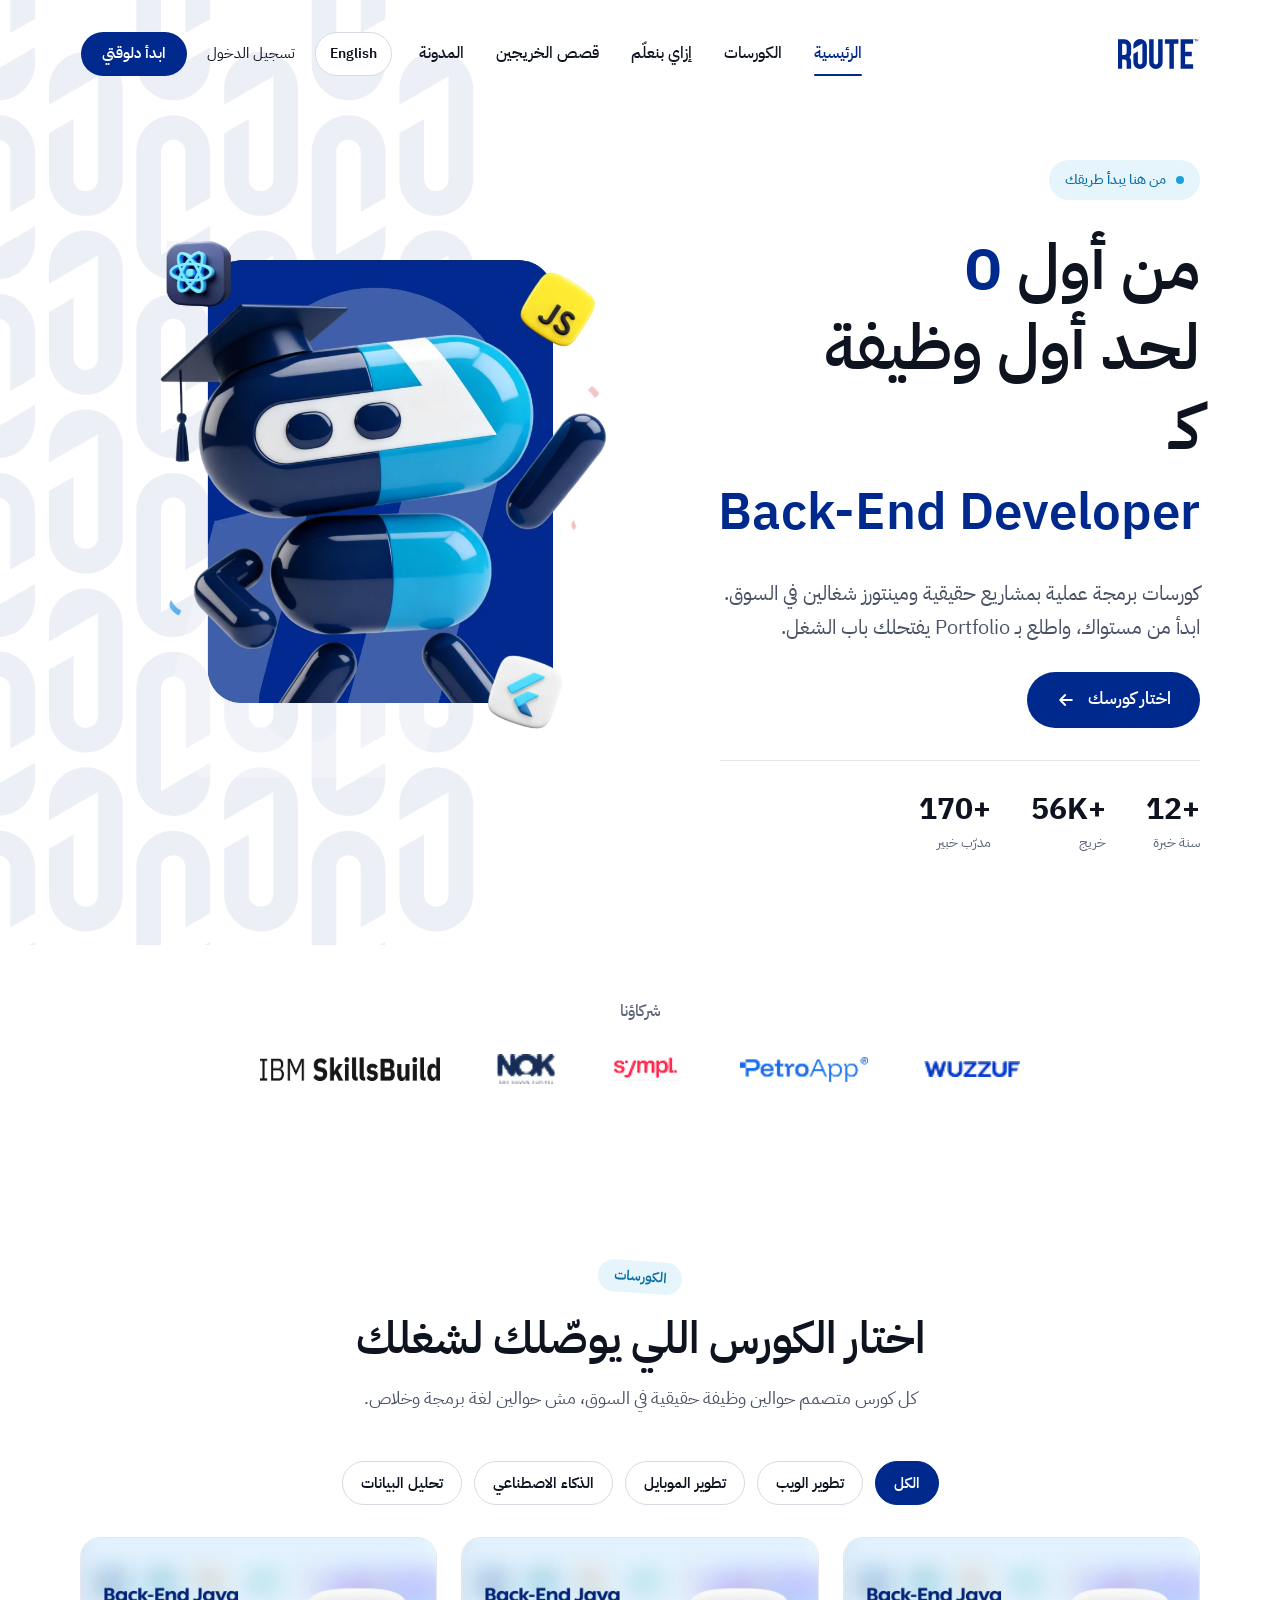
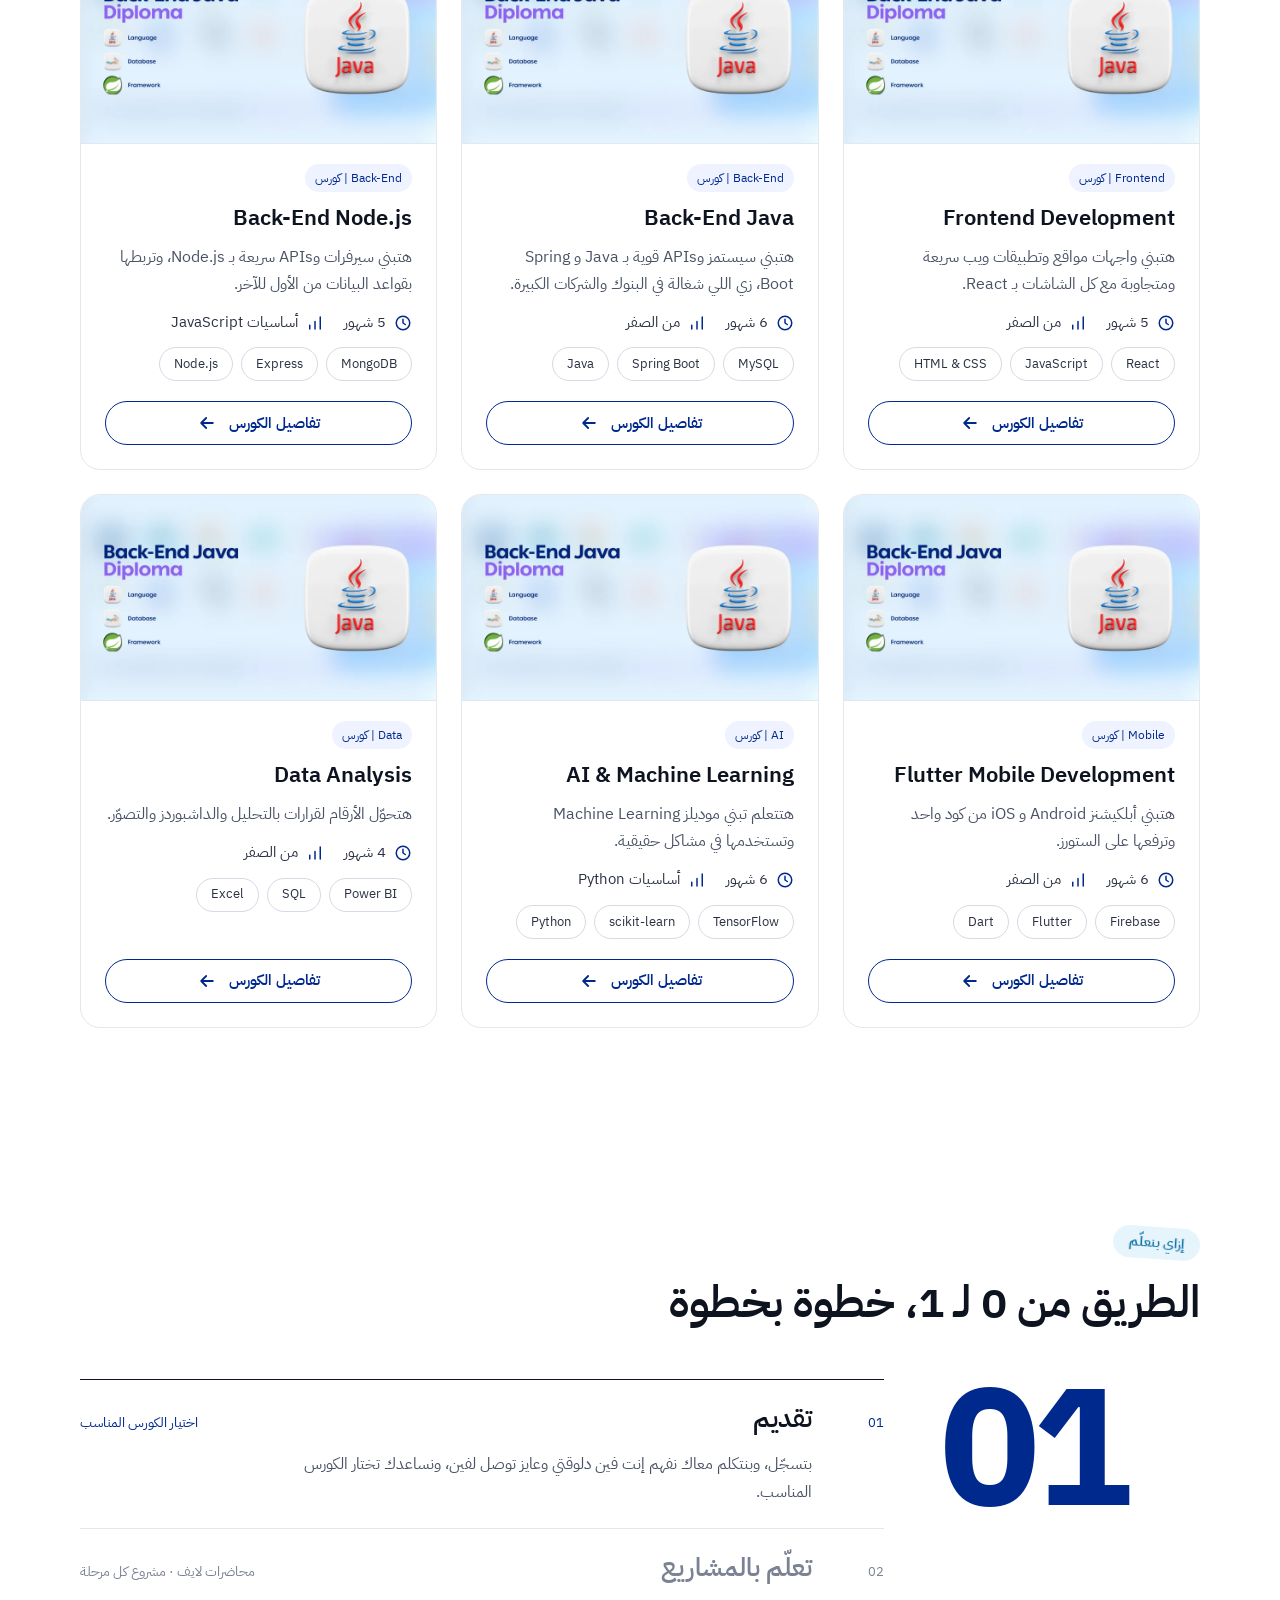
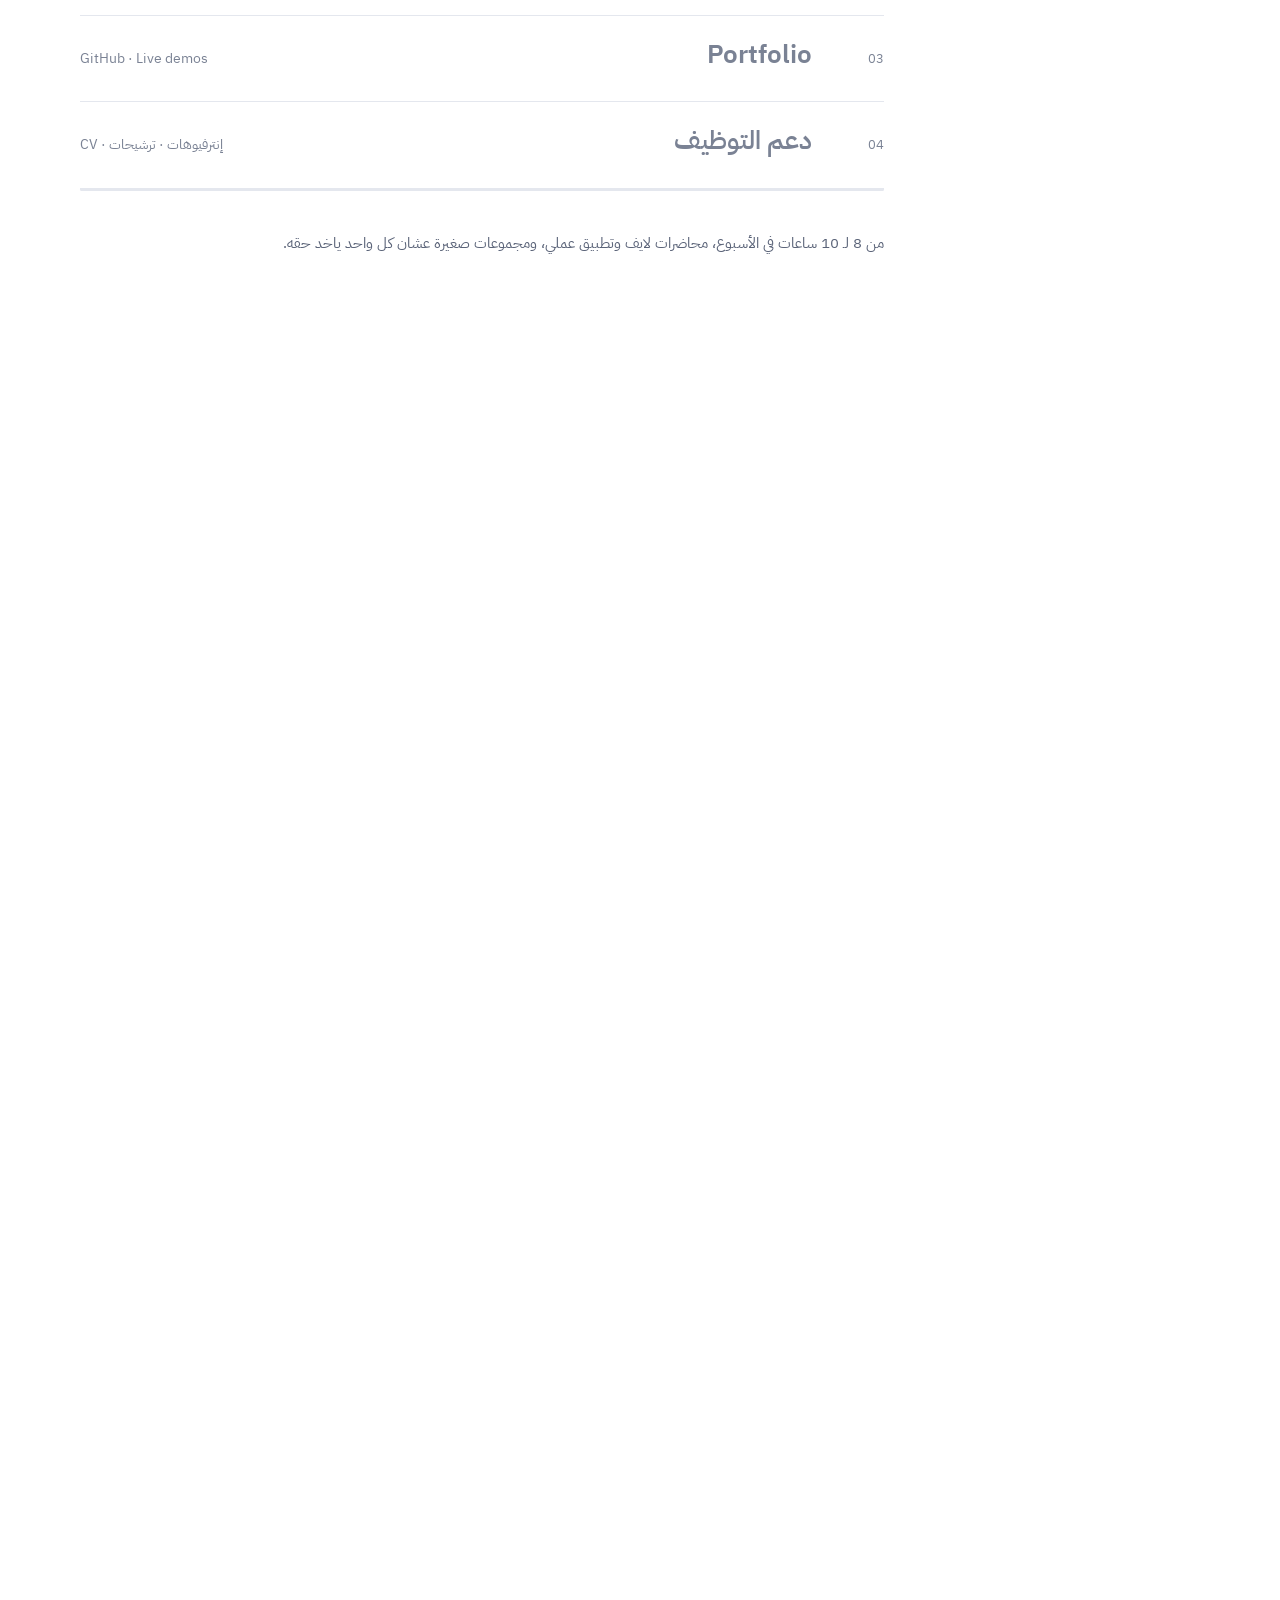
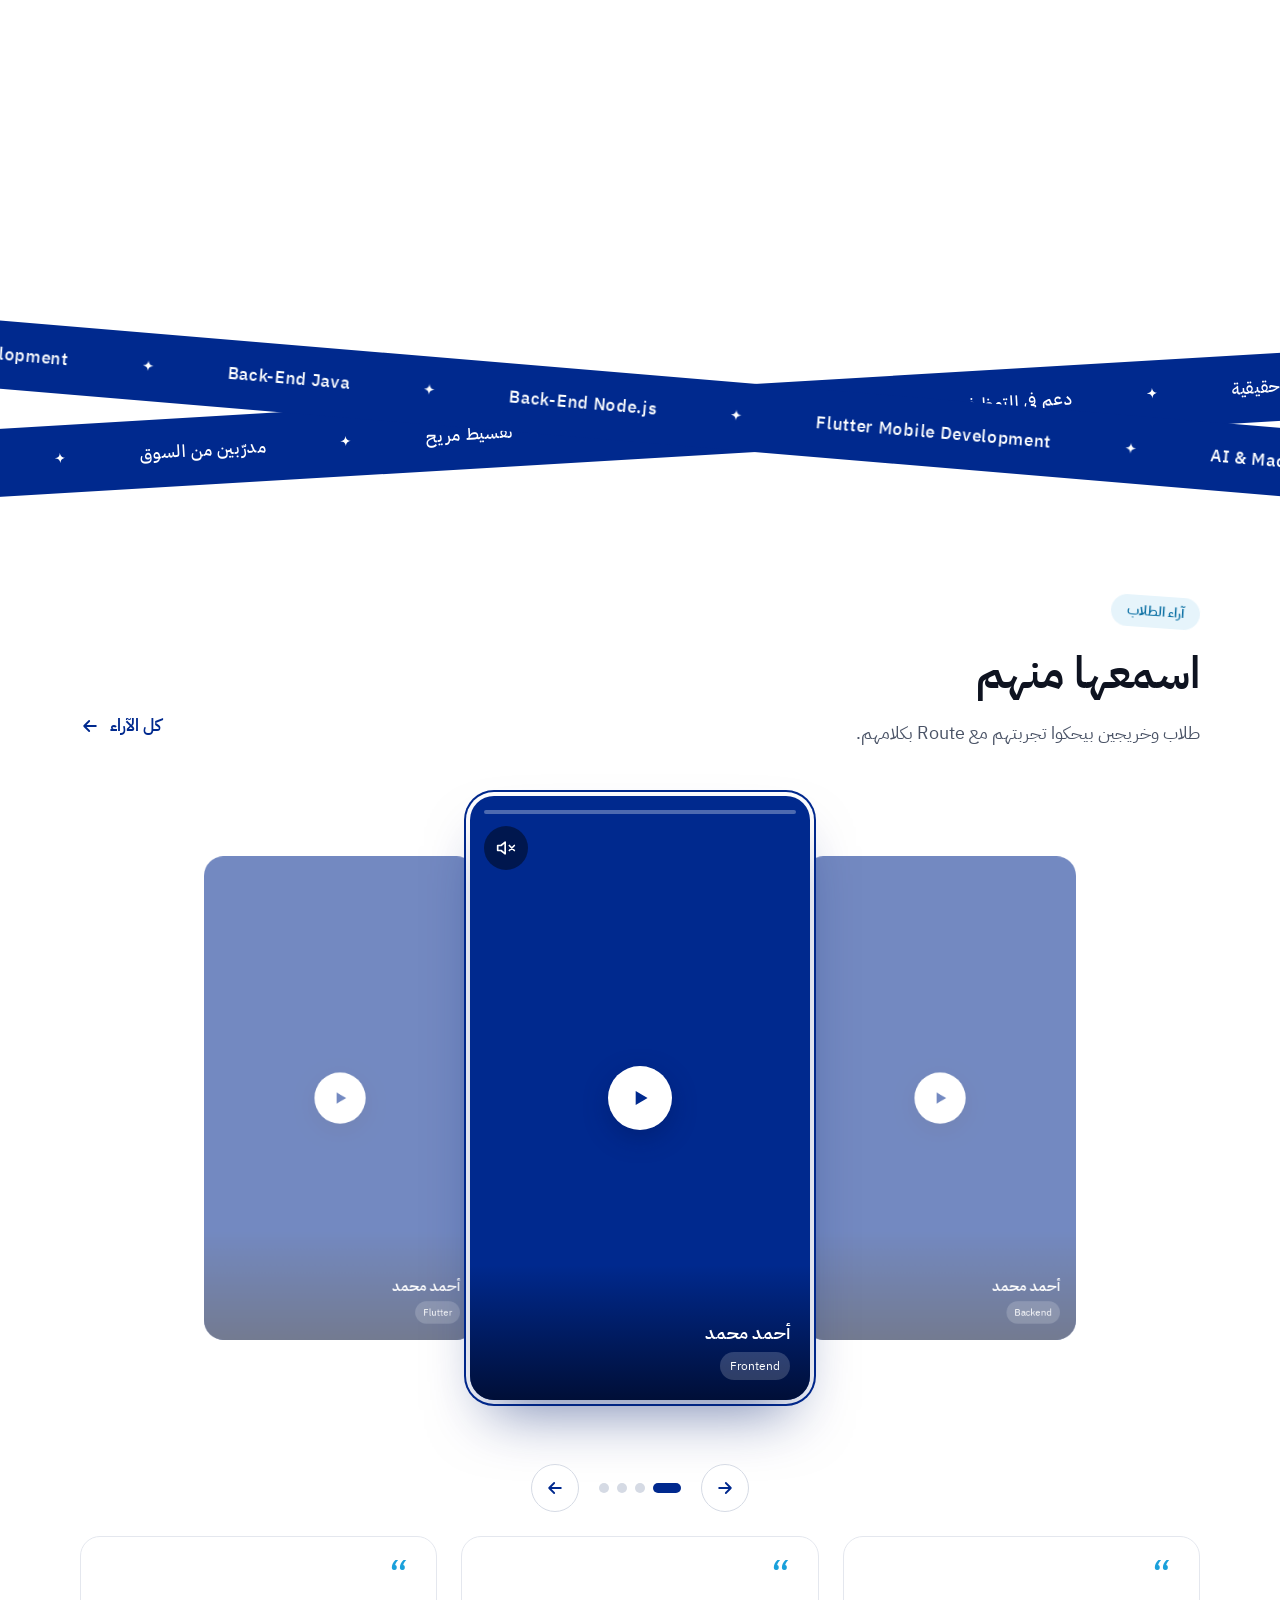
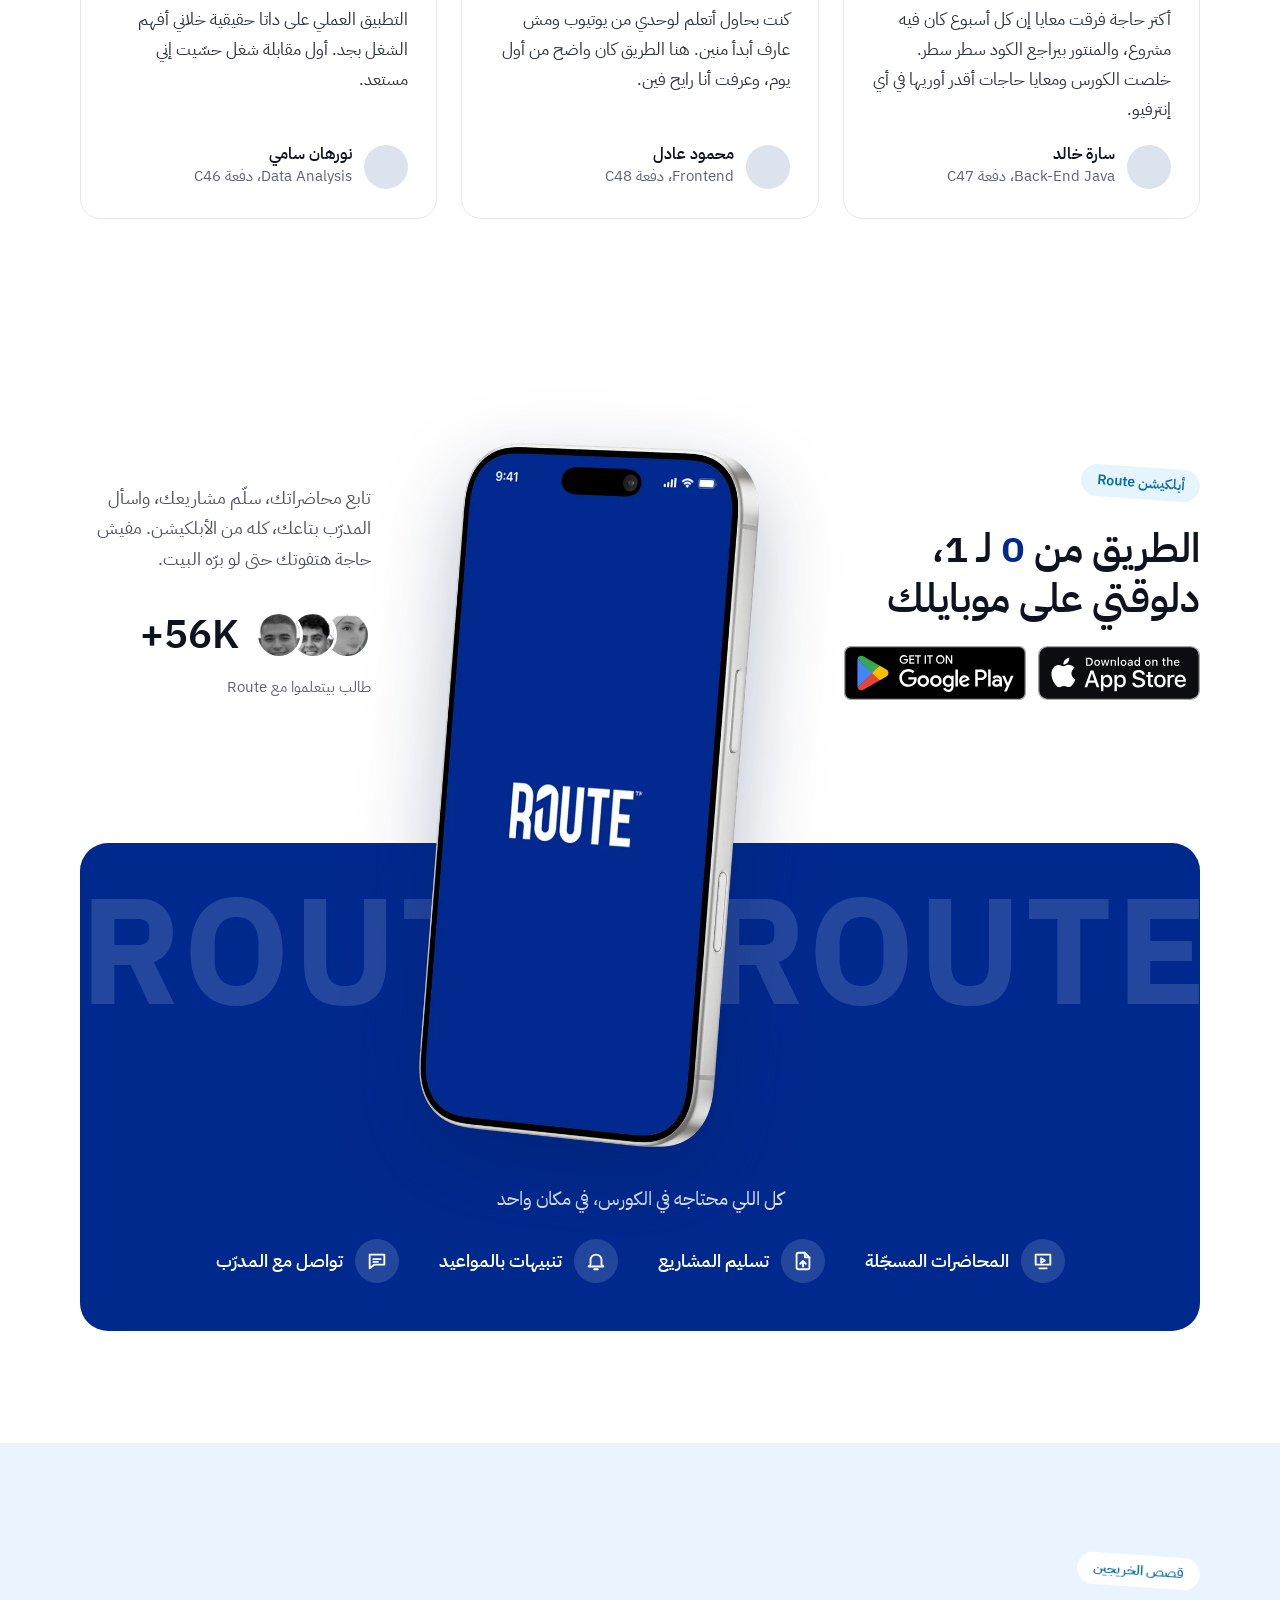
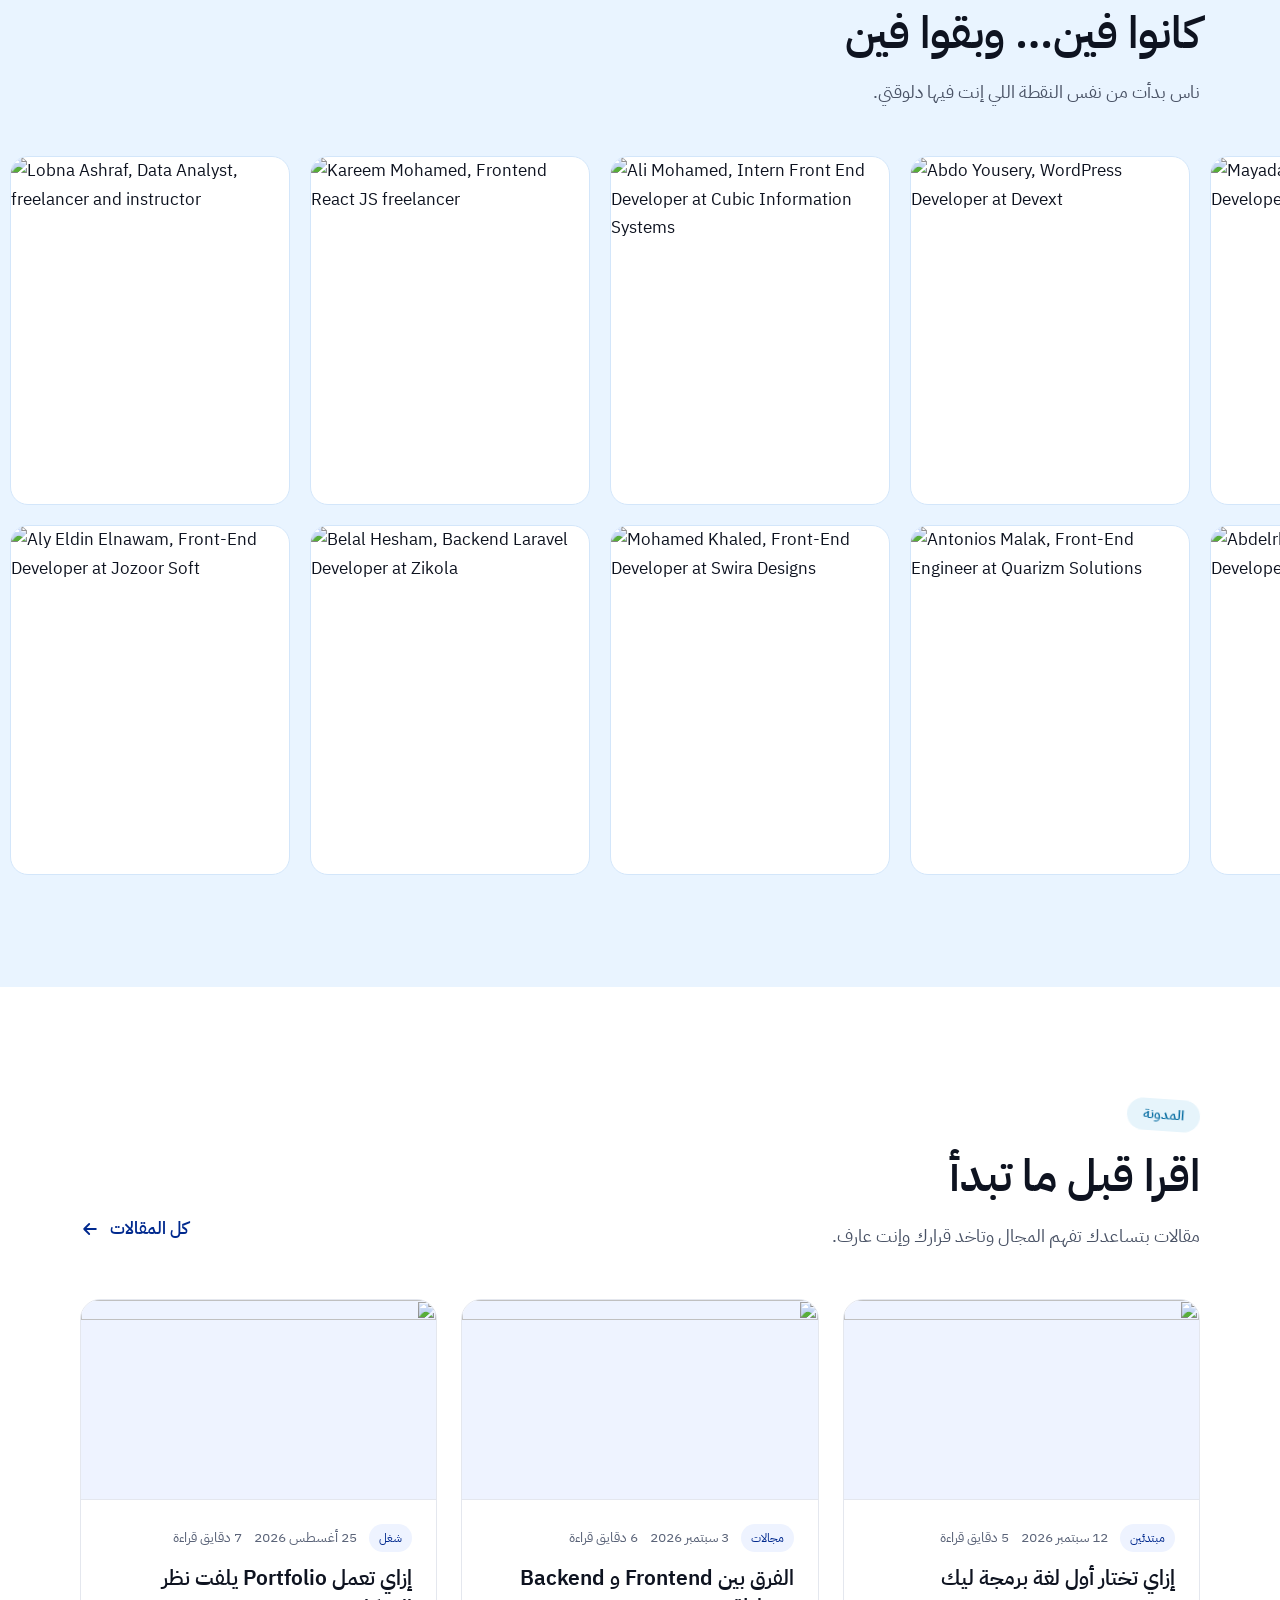
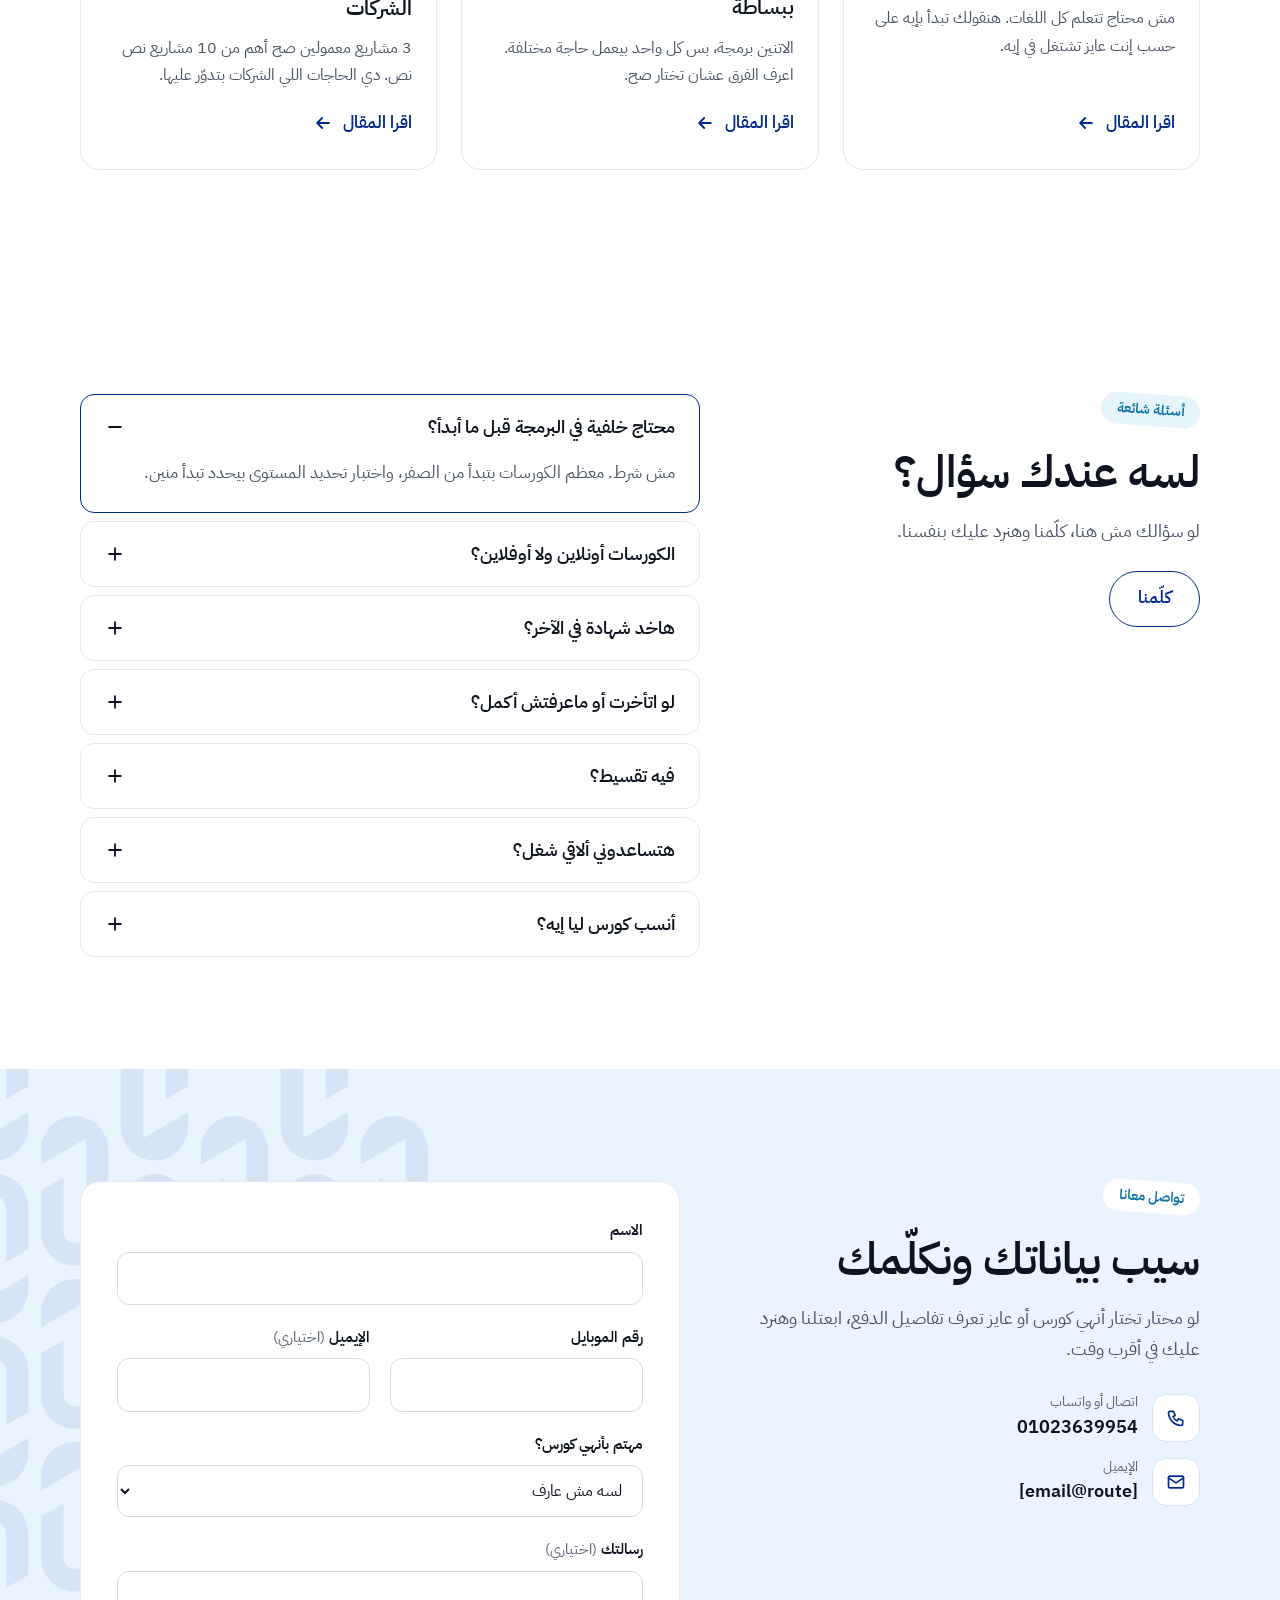
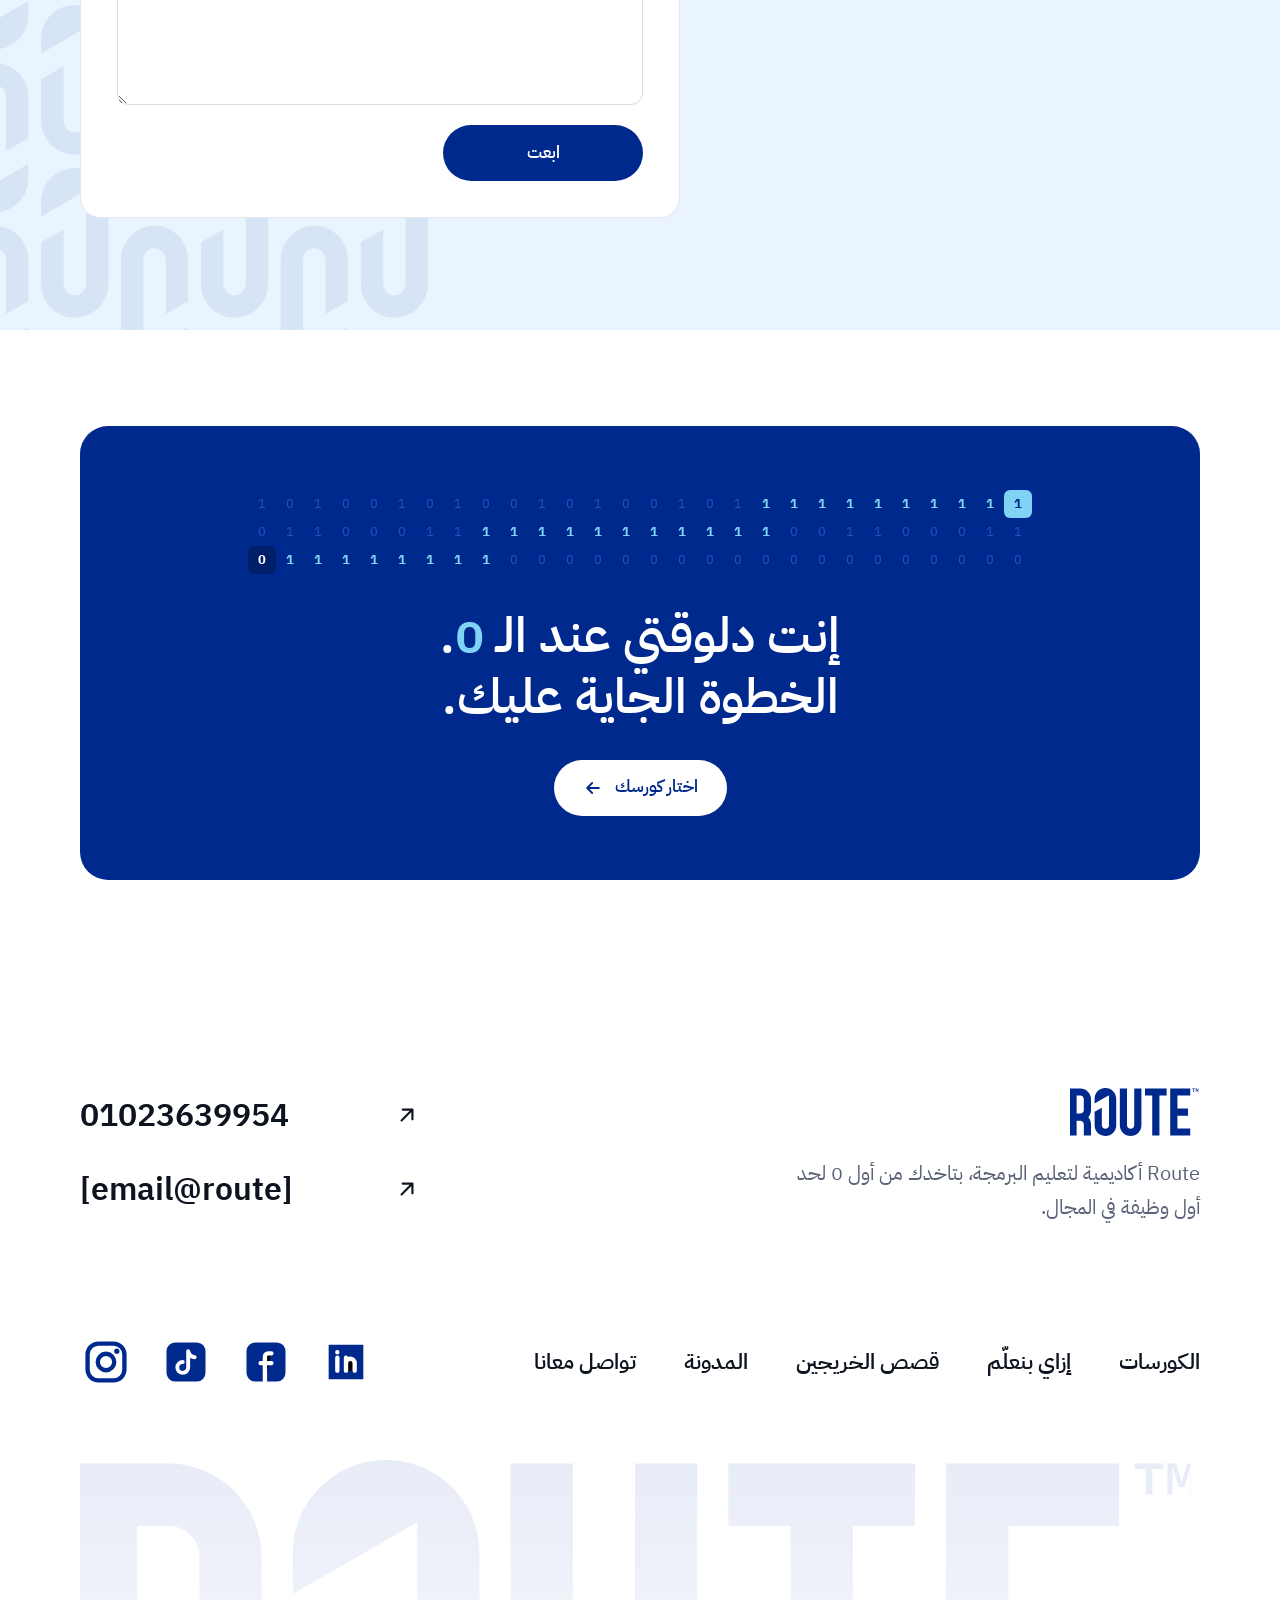
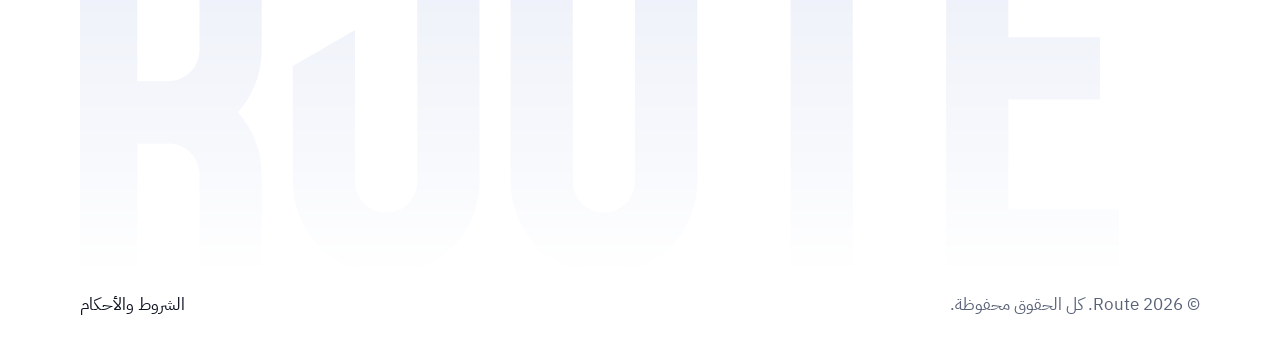
==== index.html @ 71998c5c "Add files via upload" ====
<!doctype html>
<html lang="ar" dir="rtl">
<head>
<meta charset="utf-8">
<meta name="viewport" content="width=device-width, initial-scale=1, viewport-fit=cover">
<title>Route — من أول 0 لحد أول وظيفة</title>
<meta name="description" content="Route — كورسات برمجة عملية بمشاريع حقيقية ومينتورز شغالين في السوق.">
<link rel="preconnect" href="https://fonts.googleapis.com">
<link rel="preconnect" href="https://fonts.gstatic.com" crossorigin>
<link rel="stylesheet" href="https://fonts.googleapis.com/css2?family=IBM+Plex+Sans+Arabic:wght@300;400;500;600;700&family=Urbanist:wght@400;500;600;700;800&display=swap">
<style>
:root{
  color-scheme: light;
  --primary:#00298E; --primary-deep:#001F6B;
  --cyan:#1AA0DB; --cyan-ink:#0A6FA3; --cyan-soft:#E6F4FB; --sky:#7FD3F5;
  --ink:#0E1320; --body:#4A5366; --muted:#5A6378;
  --line:#E4E7EE; --line-2:#D5DAE4; --soft:#EEF3FF; --grid:#EEF1F6; --dim:#DCE2EE;
  --bg:#FFFFFF;
  /* Alternating section background. Previous value: --alt:#F9FAFD; --alt-line:#E4E7EE */
  --pill:#0B78B8;
  --alt:#E9F4FF; --alt-line:#D3E6FA;
  --mono:var(--font);
  --font:'IBM Plex Sans Arabic','Urbanist',Tahoma,'Segoe UI',sans-serif;
  --pad:80px; --cell:36px;
  box-sizing:border-box;
  padding-top:env(safe-area-inset-top,0px);
  padding-bottom:env(safe-area-inset-bottom,0px);
}
html[lang="en"]{--font:'Urbanist','IBM Plex Sans Arabic','Segoe UI',Helvetica,sans-serif}
*,*::before,*::after{box-sizing:border-box}
html{scroll-behavior:smooth;scroll-padding-top:calc(100px + env(safe-area-inset-top,0px))}
body{margin:0;background:var(--bg);color:var(--ink);font-family:var(--font);font-size:17px;line-height:1.7;-webkit-font-smoothing:antialiased}
img{max-width:100%}
a{color:inherit}
button{font:inherit;cursor:pointer}
:focus-visible{outline:3px solid var(--cyan);outline-offset:3px;border-radius:6px}
.wrap{max-width:1440px;margin-inline:auto;padding-inline:var(--pad)}
h1,h2,h3{margin:0;font-weight:600;line-height:1.25;color:var(--ink)}
html[lang="en"] h1,html[lang="en"] h2{letter-spacing:-.02em;line-height:1.12}
p{margin:0}
.mono{font-family:var(--mono)}
.arrow{width:20px;height:20px;flex-shrink:0}
html[dir="rtl"] .arrow{transform:scaleX(-1)}

/* buttons */
.btn{display:inline-flex;align-items:center;justify-content:center;gap:12px;height:56px;padding-inline:28px;border-radius:999px;font-size:17px;font-weight:600;text-decoration:none;white-space:nowrap;border:1px solid transparent;transition:background .15s,color .15s}
.btn-primary{background:var(--primary);color:#fff}
.btn-primary:hover{background:var(--primary-deep)}
.btn-outline{border-color:var(--primary);color:var(--primary);background:#fff}
.btn-outline:hover{background:var(--soft)}
.btn-sm{height:44px;padding-inline:20px;font-size:15px}
.link{display:inline-flex;align-items:center;gap:10px;min-height:44px;font-weight:600;text-decoration:none;color:var(--primary)}
.link:hover{text-decoration:underline;text-underline-offset:5px}

/* header: full-width at top, shrinks into a floating pill on scroll */
.site-header{position:sticky;top:0;z-index:20;padding:12px var(--pad) 0;margin-bottom:-96px;pointer-events:none}
.nav-pill{pointer-events:auto;max-width:1280px;margin:0 auto;height:84px;display:grid;grid-template-columns:1fr auto 1fr;align-items:center;gap:24px;padding-inline:0;background:transparent;border:1px solid transparent;border-radius:999px;transition:max-width .45s cubic-bezier(.2,.7,.2,1),height .35s,padding .35s,background .35s,border-color .35s,margin .35s}
.site-header.scrolled .nav-pill{max-width:960px;height:68px;padding-inline:28px 8px;background:rgba(255,255,255,.9);backdrop-filter:blur(16px);-webkit-backdrop-filter:blur(14px);border-color:var(--line)}
.logo{justify-self:start;display:flex;align-items:center;color:var(--primary);text-decoration:none;min-height:44px}
.logo svg{display:block;height:30px;width:auto;transition:height .35s}
.site-header.scrolled .logo svg{height:24px}
.nav{display:flex;gap:32px;font-size:16px;font-weight:500}
.nav a{text-decoration:none;color:var(--ink);padding-block:10px;white-space:nowrap;position:relative;transition:color .2s}
.nav a:hover,.nav a.active{color:var(--primary)}
.nav a::after{content:"";position:absolute;inset-inline:0;bottom:2px;height:2px;border-radius:2px;background:var(--primary);transform:scaleX(0);transition:transform .25s}
.nav a.active::after{transform:scaleX(1)}
.site-header.scrolled .nav{gap:26px;font-size:15px}
.actions{justify-self:end;display:flex;align-items:center;gap:8px}
.site-header.scrolled .login{display:none}
.lang{height:44px;padding-inline:14px;border-radius:999px;border:1px solid var(--line-2);background:#fff;color:var(--ink);font-size:14px;font-weight:600}
.lang:hover{border-color:var(--primary);color:var(--primary)}
.login{text-decoration:none;font-size:15px;padding-inline:12px;height:44px;display:flex;align-items:center}
.site-header.scrolled .btn-sm{height:50px;padding-inline:24px}
.menu-btn{display:none;width:44px;height:44px;border-radius:50%;border:1px solid var(--line-2);background:#fff;color:var(--ink);align-items:center;justify-content:center}
.mobile-nav{pointer-events:auto;display:none;position:absolute;top:100%;left:var(--pad);right:var(--pad);max-width:1280px;margin:8px auto 0;padding:12px 20px;flex-direction:column;gap:2px;background:#fff;border:1px solid var(--line);border-radius:24px}
.mobile-nav a{min-height:48px;display:flex;align-items:center;text-decoration:none;font-size:17px}
.mobile-nav.open{display:flex}

/* hero */
.hero{position:relative;overflow:hidden;background:#fff}
.hero::before{content:"";position:absolute;inset:0;background-image:url("[data-uri]");background-repeat:no-repeat;background-size:auto 115%;background-position:right -40px center;opacity:.07;pointer-events:none}
html[dir="rtl"] .hero::before{background-position:left -40px center}
.hero .wrap{position:relative;z-index:1}
.hero .wrap{display:flex;gap:64px;align-items:center;padding-top:160px;padding-bottom:88px}
.hero-copy{flex:1 1 0;min-width:0;display:flex;flex-direction:column;gap:28px}
.badge{align-self:flex-start;display:inline-flex;align-items:center;gap:10px;padding:8px 16px;border-radius:999px;background:var(--cyan-soft);color:var(--cyan-ink);font-size:14px;font-weight:500}
.badge i{width:8px;height:8px;border-radius:50%;background:var(--cyan)}
.hero h1{font-size:clamp(40px,5vw,68px)}
.zero{font-family:var(--mono);color:var(--primary)}
.sr-only{position:absolute;width:1px;height:1px;padding:0;margin:-1px;overflow:hidden;clip:rect(0,0,0,0);white-space:nowrap;border:0}
.role{display:inline-block;color:var(--primary);font-size:.8em;white-space:nowrap;transition:opacity .3s,transform .3s}
.role.out{opacity:0;transform:translateY(-.35em)}
.role.in{opacity:0;transform:translateY(.35em);transition:none}
.hero-copy>p{font-size:20px;color:var(--body);max-width:580px}
.cta-row{display:flex;gap:12px;flex-wrap:wrap}
.stats{display:flex;gap:40px;padding-top:28px;margin-top:4px;border-top:1px solid var(--line);max-width:600px}
.stats b{font-variant-numeric:tabular-nums;display:block;font-family:var(--mono);font-size:30px;font-weight:700;line-height:1.3}
.stats span{font-size:14px;color:var(--muted)}
.hero-art{flex:0 1 600px;min-width:0;margin-inline-end:-24px}
.hero-art img{display:block;width:100%;height:auto}

/* sections */
.alt{background:var(--alt)}
.alt .eyebrow,.alt .note,.alt .filter-bar{background:#fff}
.section{padding-block:112px}
.section-head{display:flex;justify-content:space-between;align-items:flex-end;gap:48px;margin-bottom:48px}
.section-head>div{display:flex;flex-direction:column;gap:16px;max-width:780px}
.eyebrow{align-self:flex-start;padding:6px 16px;border-radius:999px;background:var(--cyan-soft);color:var(--cyan-ink);font-size:14px;font-weight:600;line-height:1.4;transform:rotate(-4deg);transform-origin:center;margin-bottom:4px}
html[dir="rtl"] .eyebrow{transform:rotate(4deg)}
.section h2{font-size:clamp(32px,3.4vw,48px)}
.lead{font-size:18px;color:var(--body)}
.card{background:#fff;border:1px solid var(--line);border-radius:20px}

.centered-head .section-head{justify-content:center;align-items:center;text-align:center}
.centered-head .section-head>div{align-items:center;max-width:none}
#tracks .section-head h2{white-space:nowrap}
#tracks .section-head .lead{max-width:720px}
.centered-head .eyebrow{align-self:center}

.ribbon{position:relative;height:max(260px,18vw);overflow:hidden;margin-block:-64px}
.band{position:absolute;left:-10%;width:120%;top:calc(50% - 34px);height:68px;display:flex;align-items:center;overflow:hidden;background:var(--primary);color:#fff;direction:ltr;transform-origin:57.5% 50%}
.band-a{transform:rotate(4.8deg);z-index:2}
.band-b{transform:rotate(-3.4deg);z-index:1}
.band-track{display:flex;flex-shrink:0;width:max-content;direction:ltr;animation:marquee 70s linear infinite}
.band-b .band-track{animation-direction:reverse;animation-duration:80s}
html[dir="rtl"] .band-a .band-track{animation-direction:reverse}
html[dir="rtl"] .band-b .band-track{animation-direction:normal}
.band:hover .band-track{animation-play-state:paused}
.band-item{display:flex;align-items:center;gap:72px;padding-inline-end:72px;font-size:17px;font-weight:500;white-space:nowrap;letter-spacing:.04em}
html[lang="en"] .band-item{text-transform:uppercase;letter-spacing:.12em;font-size:16px}
.band-item svg{color:#fff;flex-shrink:0}
html[dir="rtl"] .band-b .band-item>span{direction:rtl;unicode-bidi:isolate}
@keyframes marquee{from{transform:translateX(0)}to{transform:translateX(-50%)}}

/* scroll reveal */
html.rv-on .rv{opacity:0;translate:0 28px;transition:opacity .75s cubic-bezier(.2,.7,.2,1),translate .75s cubic-bezier(.2,.7,.2,1);transition-delay:var(--rvd,0s)}
html.rv-on .rv.in{opacity:1;translate:0 0}
html.rv-on .rv.rv-fade{translate:0 0}
html.rv-on .rv.rv-scale{translate:0 0;scale:.96;transition-property:opacity,scale}
html.rv-on .rv.rv-scale.in{scale:1}

/* partners */
.partners{padding-block:56px}
.partners .label{font-size:16px;color:var(--muted);margin-bottom:24px;text-align:center}
.logos{list-style:none;margin:0;padding:0;display:flex;flex-wrap:wrap;justify-content:center;align-items:center;gap:24px 56px}
.logos li{height:48px;display:flex;align-items:center}
.logos img{display:block;width:auto;max-width:180px}

/* tracks */
.filter-bar{display:flex;align-items:center;gap:20px;padding:20px 24px;background:#F6F8FC;border:1px solid var(--line);border-radius:16px;margin-bottom:24px;flex-wrap:wrap}
.filter-bar h3{font-size:18px;font-weight:700}
.chips{display:flex;gap:8px;flex-wrap:wrap}
.cats{justify-content:center;gap:12px;margin-bottom:32px}
.cats button{min-height:48px;padding-inline:24px}
.chips button{min-height:44px;padding-inline:18px;border-radius:999px;border:1px solid var(--line-2);background:#fff;color:var(--ink);font-size:15px;font-weight:600}
.chips button[aria-pressed="true"]{background:var(--primary);border-color:var(--primary);color:#fff}
.tracks{display:flex;flex-wrap:wrap;justify-content:center;gap:24px}
.tracks>.track{flex:0 0 calc((100% - 48px) / 3);min-width:0}
.track{overflow:hidden;display:flex;flex-direction:column;transition:opacity .2s,border-color .2s}
.track-img{display:block;width:100%;height:auto;aspect-ratio:832/482;object-fit:cover;background:var(--soft);border-bottom:1px solid var(--line)}
.track-body{padding:20px 24px 24px;display:flex;flex-direction:column;gap:12px;flex:1}
.facts{list-style:none;margin:0;padding:0;display:flex;gap:20px;flex-wrap:wrap;font-size:15px;color:#2A3142}
.facts li{display:flex;align-items:center;gap:8px}
.facts svg{color:var(--primary)}
.track.dim{opacity:.35}
.track.hot{border-color:var(--primary)}
.track-top{display:flex;justify-content:space-between;align-items:center;gap:12px;flex-wrap:wrap}
.track-id{display:flex;gap:12px;align-items:center}
.track-id .bin{height:40px;padding-inline:12px;border-radius:8px;background:var(--soft);color:var(--primary);font-family:var(--mono);font-size:14px;display:flex;align-items:center}
.track-id .name{font-family:var(--mono);font-size:15px;color:var(--muted)}
.meta{font-size:14px;color:var(--muted)}
.track h3{font-size:22px}
.track p{font-size:16px}
.track p{color:var(--body)}
.stack{display:flex;gap:8px;flex-wrap:wrap;direction:ltr}
html[dir="rtl"] .stack{justify-content:flex-end}
.stack span{height:34px;padding-inline:14px;border-radius:999px;border:1px solid var(--line-2);font-family:var(--mono);font-size:13px;display:flex;align-items:center;color:#2A3142}
.track-foot{margin-top:auto;padding-top:8px}
.track-foot .btn{width:100%}

/* journey: scroll pipeline */
.how-scroll{position:relative;height:calc(100vh + var(--steps,4) * 42vh)}
.how-sticky{position:sticky;top:96px;min-height:calc(100vh - 96px);display:flex;align-items:center;padding-block:40px}
.how-sticky>.wrap{width:100%}
.how-head{display:flex;flex-direction:column;gap:14px;max-width:760px;width:min(100%,640px);margin-bottom:48px}
.how-head h2{font-size:clamp(32px,3.4vw,48px)}
.how-body{display:grid;grid-template-columns:260px minmax(0,1fr);gap:56px;align-items:start}
.how-big{font-size:clamp(120px,13vw,190px);font-weight:800;line-height:.85;color:var(--primary);letter-spacing:-.04em;direction:ltr;text-align:start}
.how-big span{display:inline-block;transition:opacity .25s,transform .25s}
.how-big span.swap{opacity:0;transform:translateY(12px)}
.how-list{list-style:none;margin:0;padding:0;border-top:1px solid var(--ink)}
.how-item{border-bottom:1px solid var(--line)}
.how-item button{width:100%;background:none;border:0;padding:22px 0;display:grid;grid-template-columns:56px minmax(0,1fr) auto;gap:8px 16px;align-items:baseline;text-align:start;color:inherit;cursor:pointer}
.how-num{font-family:var(--mono);font-size:13px;color:#7A8294}
.how-t{font-size:26px;font-weight:600;color:#7A8294;line-height:1.3;transition:color .3s}
.how-meta{font-family:var(--mono);font-size:13px;color:#7A8294;white-space:nowrap;unicode-bidi:plaintext}
html[lang="ar"] .how-meta{font-family:var(--font);font-size:14px;text-align:right}
.how-d{grid-column:2 / 4;display:grid;grid-template-rows:0fr;transition:grid-template-rows .35s ease}
.how-d>p{overflow:hidden;margin:0;color:var(--body);font-size:16px;max-width:560px}
.how-item.on .how-t{color:var(--ink)}
.how-item.on .how-num{color:var(--primary)}
.how-item.on .how-meta{color:var(--primary)}
.how-item.on .how-d{grid-template-rows:1fr}
.how-item.on .how-d>p{padding-top:8px}
.how-bar{height:3px;background:var(--line);margin-top:-1px;border-radius:3px;overflow:hidden}
.how-bar i{display:block;height:100%;width:0;background:var(--primary);transition:width .15s linear}
.how-note{margin-top:40px;color:var(--muted);font-size:15px;max-width:720px;margin-inline-start:316px}
.note{display:flex;gap:16px;align-items:center;margin:64px auto 0;max-width:980px;padding:20px 24px;background:#F6F8FC;border:1px solid var(--line);border-radius:16px;color:#2A3142}
.note .mono{color:var(--primary)}

/* projects */
.grid3{display:grid;grid-template-columns:repeat(3,minmax(0,1fr));gap:24px}
.project{overflow:hidden;display:flex;flex-direction:column}
.shot{height:250px;background:var(--soft);display:flex;flex-direction:column}
.shot .bar{height:36px;padding-inline:14px;display:flex;align-items:center;gap:6px;border-bottom:1px solid var(--line);direction:ltr}
.shot .bar i{width:9px;height:9px;border-radius:50%;background:var(--line-2)}
.shot .ph{flex:1;display:flex;align-items:center;justify-content:center;font-size:14px;color:var(--muted)}
.project .body{padding:24px;display:flex;flex-direction:column;gap:10px}
.row-between{display:flex;justify-content:space-between;align-items:center;gap:12px}
.tag{height:28px;padding-inline:10px;border-radius:999px;background:var(--soft);color:var(--primary);font-family:var(--mono);font-size:12px;display:inline-flex;align-items:center;white-space:nowrap}
.project h3{font-size:20px}
.sub{font-size:15px;color:var(--muted)}
.links{display:flex;gap:20px}

/* stories */
.poster{margin:0;border-radius:20px;overflow:hidden;border:1px solid var(--line);background:#fff}
.poster img{display:block;width:100%;height:auto;aspect-ratio:4/5}
.story{overflow:hidden;display:flex;flex-direction:column}
.story-img{display:block;width:100%;height:auto;aspect-ratio:545/600;object-fit:cover;object-position:top;background:#fff}
.story-body{padding:28px 32px 32px;display:flex;flex-direction:column;gap:20px;flex:1}
.route-to{align-self:flex-start;padding:6px 12px;background:var(--primary);color:#fff;font-weight:700;font-size:15px;line-height:1.4;border-radius:6px}
.person{justify-content:space-between;flex-wrap:wrap}
.person{display:flex;gap:16px;align-items:center}
.avatar{width:64px;height:64px;border-radius:50%;background:var(--dim);flex-shrink:0}
.person h3{font-size:20px}
.ba{display:flex;flex-direction:column;gap:10px}
.ba div{display:flex;gap:14px;align-items:center;padding:14px 16px;border-radius:12px;background:#F6F8FC}
.ba div.after{background:#fff;border:1px solid var(--primary)}
.ba b{width:32px;height:32px;border-radius:8px;background:var(--line);font-family:var(--mono);font-size:14px;display:flex;align-items:center;justify-content:center;flex-shrink:0}
.ba .after b{background:var(--primary);color:#fff}
.ba small{display:block;font-size:13px;color:var(--muted);line-height:1.4}
.ba span{font-size:16px;line-height:1.5}
blockquote{margin:0;font-size:17px;color:#2A3142}

/* mentors */
.grid4{display:grid;grid-template-columns:repeat(4,minmax(0,1fr));gap:24px}
.mentor{display:flex;flex-direction:column;gap:16px}
.photo{height:320px;border-radius:20px;background:var(--soft);border:1px solid var(--line);position:relative;overflow:hidden}
.photo img{display:block;width:100%;height:100%;object-fit:cover;object-position:center top}
.photo .tag{position:absolute;top:16px;inset-inline-start:16px;background:#fff}
.mentor h3{font-size:20px}

/* reviews */
.reel-stage{position:relative;height:640px;margin-top:8px}
.rs-card{position:absolute;top:0;left:50%;width:340px;margin-left:-170px;aspect-ratio:9/16;border-radius:24px;overflow:hidden;background:var(--primary);color:#fff;transition:transform .55s cubic-bezier(.2,.7,.2,1),opacity .55s,box-shadow .55s;will-change:transform}
.rs-card.active{box-shadow:0 30px 60px -20px rgba(0,30,110,.55),0 0 0 4px #fff,0 0 0 6px var(--primary)}
.rs-card video,.rs-card img{position:absolute;inset:0;width:100%;height:100%;object-fit:cover}
.rs-hit{position:absolute;inset:0;border:0;background:transparent;padding:0;cursor:pointer;color:inherit;border-radius:24px}
.rs-ph{position:absolute;top:50%;left:0;right:0;text-align:center;font-size:13px;color:rgba(255,255,255,.75);transform:translateY(56px);padding-inline:16px}
.rs-prog{position:absolute;top:14px;inset-inline:14px;height:4px;border-radius:4px;background:rgba(255,255,255,.3);overflow:hidden;opacity:0;transition:opacity .3s}
.rs-card.active .rs-prog{opacity:1}
.rs-prog i{display:block;height:100%;width:0;background:#fff;border-radius:4px}
.rs-card .play{position:absolute;top:50%;left:50%;transform:translate(-50%,-50%);pointer-events:none;transition:opacity .25s,transform .25s}
.rs-card.active.playing .play{opacity:0;transform:translate(-50%,-50%) scale(.8)}
.rs-who{position:absolute;inset-inline:0;bottom:0;padding:56px 20px 20px;background:linear-gradient(to top,rgba(0,10,40,.85),rgba(0,10,40,0));display:flex;flex-direction:column;gap:8px;pointer-events:none}
.rs-who b{font-size:18px;font-weight:600;line-height:1.3}
.rs-who .tag{align-self:flex-start;background:rgba(255,255,255,.18);color:#fff}
.rs-sound{position:absolute;top:30px;inset-inline-end:14px;width:44px;height:44px;border-radius:50%;border:0;background:rgba(0,0,0,.45);color:#fff;display:none;align-items:center;justify-content:center}
.rs-card.active.has-video .rs-sound{display:flex}
.rs-sound .on{display:none}
.rs-sound[aria-pressed="true"] .on{display:block}
.rs-sound[aria-pressed="true"] .off{display:none}
.reel-controls{display:flex;justify-content:center;align-items:center;gap:20px;margin-top:28px}
.rc-btn{width:48px;height:48px;border-radius:50%;border:1px solid var(--line-2);background:#fff;color:var(--primary);display:flex;align-items:center;justify-content:center}
.rc-btn:hover{border-color:var(--primary)}
.rc-dots{display:flex;gap:8px}
.rc-dots button{width:10px;height:10px;border-radius:999px;border:0;padding:0;background:var(--line-2);transition:width .3s,background .3s;position:relative}
.rc-dots button::after{content:"";position:absolute;inset:-17px -4px}
.rc-dots button[aria-current="true"]{width:28px;background:var(--primary)}
.play{position:absolute;top:50%;left:50%;transform:translate(-50%,-50%)}
.reel:hover .play{transform:translate(-50%,-50%) scale(1.06)}
.reel .who{position:absolute;inset-inline:0;bottom:0;padding:48px 18px 18px;background:linear-gradient(to top,rgba(0,10,40,.8),rgba(0,10,40,0));display:flex;flex-direction:column;gap:6px}
.reel .who b{font-size:17px;font-weight:600;line-height:1.3}
.reel .who .tag{align-self:flex-start;background:rgba(255,255,255,.18);color:#fff}
.play{width:64px;height:64px;border-radius:50%;background:#fff;color:var(--primary);display:flex;align-items:center;justify-content:center;box-shadow:0 8px 24px rgba(0,20,80,.35);transition:transform .15s}
.quotes{margin-top:24px}
.qcard{padding:28px;display:flex;flex-direction:column;gap:20px}
.qcard blockquote{font-size:17px;line-height:1.75;color:#2A3142}
.qmark{color:var(--cyan);font-family:var(--mono);font-size:40px;line-height:.6;height:20px}
.qwho{margin-top:auto;display:flex;align-items:center;gap:12px}
.qwho .avatar{width:44px;height:44px}
.qwho h3{font-size:16px}
.vid-dialog{border:0;border-radius:20px;padding:0;width:min(420px,92vw);max-height:94vh;overflow:hidden}
.vid-dialog::backdrop{background:rgba(8,14,40,.72)}
.vid-head{display:flex;justify-content:space-between;align-items:center;gap:16px;padding:12px 12px 12px 24px}
html[dir="rtl"] .vid-head{padding:12px 24px 12px 12px}
.vid-head h3{font-size:18px}
.vid-frame .open-src{color:#fff;font-weight:600}
.vid-close{width:44px;height:44px;border-radius:12px;border:1px solid var(--line-2);background:#fff;color:var(--ink);display:flex;align-items:center;justify-content:center}
.vid-frame{aspect-ratio:9/16;max-height:calc(94vh - 68px);background:var(--primary);color:#fff;display:flex;align-items:center;justify-content:center;text-align:center;padding:24px}
.vid-frame iframe,.vid-frame video{width:100%;height:100%;border:0;display:block}
.vid-frame:has(iframe),.vid-frame:has(video){padding:0}

/* app */
.store-badge{display:inline-flex;border-radius:10px}
.store-badge img{display:block;height:54px;width:auto}
.store-badge:hover{opacity:.85}
.app .wrap{position:relative}
.app-grid{display:grid;grid-template-columns:minmax(0,1.15fr) 340px minmax(0,.85fr);gap:48px;align-items:start;min-height:400px;position:relative}
.app-copy{display:flex;flex-direction:column;gap:22px;padding-top:24px}
.app-copy h2{font-size:clamp(30px,3.1vw,44px);white-space:nowrap}
.app-copy .btn svg{flex-shrink:0}
.app-phone{position:relative;z-index:3;height:400px}
.app-phone img{position:absolute;top:0;left:0;width:100%;height:auto;filter:drop-shadow(0 30px 40px rgba(0,20,80,.28))}
.app-info{display:flex;flex-direction:column;gap:16px;padding-top:40px}
.app-stat{display:flex;align-items:center;gap:16px;margin-top:20px}
.faces{display:flex}
.faces img{width:48px;height:48px;border-radius:50%;border:3px solid #fff;object-fit:cover}
.faces img+img{margin-inline-start:-14px}
.app-stat b{font-size:40px;font-weight:600;line-height:1}
.app-block{position:relative;z-index:1;background:var(--primary);color:#fff;border-radius:28px;overflow:hidden;padding:340px 40px 48px;text-align:center}
.app-marquee{position:absolute;top:36px;left:0;right:0;overflow:hidden;direction:ltr}
.app-marquee-track{display:flex;align-items:center;gap:48px;width:max-content;animation:marquee 40s linear infinite}
.app-marquee span{font-size:150px;font-weight:800;line-height:1;letter-spacing:.02em;color:rgba(255,255,255,.14)}
.app-marquee i{width:24px;height:24px;border-radius:50%;background:rgba(255,255,255,.2)}
.app-feat-title{position:relative;font-size:19px;color:rgba(255,255,255,.85);margin-bottom:24px}
.app-feats{position:relative;list-style:none;margin:0;padding:0;display:flex;justify-content:center;flex-wrap:wrap;gap:16px 40px}
.app-feats li{display:flex;align-items:center;gap:12px;font-size:18px;font-weight:600}
.app-feats .fi{width:44px;height:44px;border-radius:50%;background:rgba(255,255,255,.14);display:flex;align-items:center;justify-content:center;flex-shrink:0}

.stories{overflow:clip}
.wall{display:flex;flex-direction:column;gap:20px;margin-inline:calc(var(--pad) * -1)}
.wall-row{overflow:hidden;direction:ltr}
.wall-track{display:flex;gap:20px;width:max-content;animation:marquee 80s linear infinite;padding-inline:10px}
.wall-row.rev .wall-track{animation-direction:reverse;animation-duration:90s}
html[dir="rtl"] .wall-row .wall-track{animation-direction:reverse}
html[dir="rtl"] .wall-row.rev .wall-track{animation-direction:normal}
.wall:hover .wall-track{animation-play-state:paused}
.wall figure{margin:0;width:280px;flex-shrink:0;border-radius:18px;overflow:hidden;border:1px solid var(--alt-line);background:#fff}
.wall img{display:block;width:100%;height:auto;aspect-ratio:4/5}

/* blog */
.post{overflow:hidden;display:flex;flex-direction:column}
.post-cover{display:block;width:100%;height:auto;aspect-ratio:16/9;object-fit:cover;background:var(--soft);border-bottom:1px solid var(--line)}
.post-body{padding:24px;display:flex;flex-direction:column;gap:12px;flex:1}
.post-meta{display:flex;gap:12px;align-items:center;flex-wrap:wrap;font-size:14px;color:var(--muted)}
.post h3{font-size:21px;line-height:1.4}
.post h3 a{text-decoration:none}
.post h3 a:hover{color:var(--primary)}
.post p{color:var(--body);font-size:16px}
.post .link{margin-top:auto}

/* contact */

.contact{position:relative;overflow:hidden}
.contact::before{content:"";position:absolute;inset:0;background-image:url("[data-uri]");background-repeat:no-repeat;background-size:auto 115%;background-position:right -40px center;opacity:.07;pointer-events:none}
html[dir="rtl"] .contact::before{background-position:left -40px center}
.contact .contact-wrap{position:relative;z-index:1}
.contact-wrap{display:flex;gap:80px;align-items:flex-start}
.contact-intro{width:440px;flex-shrink:0;display:flex;flex-direction:column;gap:16px}
.contact-points{list-style:none;margin:12px 0 0;padding:0;display:flex;flex-direction:column;gap:14px}
.contact-points li{display:flex;gap:14px;align-items:center}
.cp-ic{width:48px;height:48px;border-radius:14px;background:#fff;border:1px solid var(--alt-line);color:var(--primary);display:flex;align-items:center;justify-content:center;flex-shrink:0}
.contact-points small{display:block;font-size:14px;color:var(--muted);line-height:1.4}
.contact-points a{font-size:18px;font-weight:600;color:var(--ink);text-decoration:none}
.contact-points a:hover{color:var(--primary);text-decoration:underline;text-underline-offset:4px}
.contact-form{flex:1;min-width:0;padding:36px;display:flex;flex-direction:column;gap:20px}
.field{display:flex;flex-direction:column;gap:8px;min-width:0}
.field-row{display:grid;grid-template-columns:repeat(2,minmax(0,1fr));gap:20px}
.field label{font-size:15px;font-weight:600;color:var(--ink)}
.opt{font-weight:400;color:var(--muted)}
.field input,.field select,.field textarea{width:100%;min-height:52px;padding:12px 16px;border:1px solid var(--line-2);border-radius:12px;background:#fff;color:var(--ink);font:inherit;font-size:16px}
.field textarea{resize:vertical;min-height:120px}
html[dir="rtl"] .field input[dir="ltr"]{text-align:right}
.field input:focus,.field select:focus,.field textarea:focus{outline:none;border-color:var(--primary);box-shadow:0 0 0 3px rgba(0,41,142,.15)}
.field [aria-invalid="true"],.field [aria-invalid="true"]:focus{border-color:#C0262D}
.err{font-size:14px;color:#B3261E;margin:0}
.contact-form .btn{align-self:flex-start;min-width:200px}
.success{display:flex;gap:12px;align-items:center;padding:16px 18px;border-radius:12px;background:#E8F5EE;color:#0F5B34;font-weight:600}
.success[hidden],.err[hidden]{display:none}

/* faq */
.faq .wrap{display:flex;gap:80px;align-items:flex-start}
.faq-intro{width:420px;flex-shrink:0;display:flex;flex-direction:column;gap:16px;position:sticky;top:120px}
.faq-intro .btn{align-self:flex-start;margin-top:8px}
.faq-list{flex:1;display:flex;flex-direction:column;gap:8px;min-width:0}
.qa{border:1px solid var(--line);border-radius:14px;background:#fff}
.qa.open{border-color:var(--primary)}
.qa h3{font-size:18px}
.qa button{width:100%;min-height:64px;padding:12px 24px;background:none;border:0;color:var(--ink);display:flex;align-items:center;justify-content:space-between;gap:16px;text-align:start;font-size:18px;font-weight:600;border-radius:14px}
.qa .ans{padding:0 24px 24px;color:var(--body)}
.qa .ans[hidden]{display:none}
.plus{flex-shrink:0}
.qa.open .plus .v{display:none}

/* final cta + footer */
.final{padding-block:96px 112px}
.final-box{background:var(--primary);color:#fff;border-radius:28px;padding:64px;display:flex;flex-direction:column;align-items:center;gap:32px;text-align:center;overflow:hidden}
.final-box h2{color:#fff;font-size:clamp(32px,3.8vw,52px)}
.final-box .zero{color:var(--sky)}
.final-box .btn-primary{background:#fff;color:var(--primary)}
.final-box .btn-primary:hover{background:var(--soft)}
.final-box .btn-outline{background:transparent;border-color:#fff;color:#fff}
.final-box .btn-outline:hover{background:rgba(255,255,255,.1)}
.strip{direction:ltr;display:flex;flex-direction:column;max-width:100%;overflow:hidden}
.strip .row{display:flex}
.strip .c{width:28px;height:28px;flex-shrink:0;display:flex;align-items:center;justify-content:center;border-radius:6px;font-family:var(--mono);font-size:13px;color:#2E4DB8}
.strip .c.p{color:var(--sky);font-weight:700}
.strip .c.start{background:var(--primary-deep);color:#fff}
.strip .c.end{background:var(--sky);color:var(--primary)}
.site-footer{padding-block:96px 40px;overflow:hidden}
.ft-top{display:flex;justify-content:space-between;align-items:flex-start;gap:48px;flex-wrap:wrap}
.ft-brand{display:flex;flex-direction:column;gap:20px;max-width:420px}
.ft-brand .logo svg{height:48px}
.ft-brand p{font-size:20px;color:var(--muted);line-height:1.7}
.ft-contact{display:flex;flex-direction:column;gap:20px;min-width:340px}
.ft-contact a{display:flex;justify-content:space-between;align-items:center;gap:40px;text-decoration:none;color:var(--ink);font-size:32px;font-weight:600}
.ft-contact a:hover{color:var(--primary)}
.ft-contact .ext{flex-shrink:0;width:26px;height:26px;transition:transform .2s}
html[dir="rtl"] .ft-contact a{flex-direction:row}
.ft-contact a:hover .ext{transform:translate(2px,-2px)}
.ft-mid{display:flex;justify-content:space-between;align-items:center;gap:32px;flex-wrap:wrap;margin-top:112px}
.ft-links{display:flex;gap:48px;flex-wrap:wrap}
.ft-links a{text-decoration:none;color:var(--ink);font-size:22px;font-weight:600}
.ft-links a:hover{color:var(--primary)}
.ft-social{display:flex;gap:28px}
.ft-social svg{width:52px;height:52px}
.ft-social a{color:var(--primary);display:flex;border-radius:8px}
.ft-social a:hover{opacity:.8}
.ft-mark-wrap{margin-top:72px;direction:ltr;-webkit-mask-image:linear-gradient(to bottom,#000 0%,rgba(0,0,0,.35) 70%,transparent 100%);mask-image:linear-gradient(to bottom,#000 0%,rgba(0,0,0,.35) 70%,transparent 100%)}
.foot-mark{display:block;width:100%;height:auto;color:#E8ECF7}
.ft-bottom{display:flex;justify-content:space-between;gap:16px;flex-wrap:wrap;margin-top:16px;font-size:17px;color:var(--muted)}
.ft-bottom a{color:var(--ink);text-decoration:none}
.ft-bottom a:hover{color:var(--primary)}

/* responsive */
@media (max-width:1180px){
  :root{--pad:40px;--cell:28px}
  .nav{display:none}
  .nav-pill{grid-template-columns:1fr auto}
  .hero-art{flex:0 1 42%}
  .hero .wrap{gap:40px}
  .menu-btn{display:inline-flex}
  .login{display:none}
  .how-body{grid-template-columns:180px minmax(0,1fr);gap:32px}
  .how-note{margin-inline-start:212px}
  .grid4{grid-template-columns:repeat(2,minmax(0,1fr))}
  .faq .wrap,.contact-wrap{flex-direction:column;gap:40px}
  .app-grid{grid-template-columns:minmax(0,1fr) 280px;min-height:0}
  .app-copy h2{white-space:normal}
  .app-info{grid-column:1;grid-row:2;padding-top:0}
  .app-phone{grid-column:2;grid-row:1 / span 2;height:360px}
  .app-block{padding-top:260px}
  .app-marquee span{font-size:110px}
  .faq-intro{width:auto;position:static}
  .contact-intro{width:auto}
  .ft-contact a{font-size:24px}
  .ft-social svg{width:44px;height:44px}
  .ft-mid{margin-top:72px}
  .contact-form{width:100%}
}
@media (max-width:900px){
  .hero::before{background-size:auto 55%;background-position:right -30px bottom 20px}
  html[dir="rtl"] .hero::before{background-position:left -30px bottom 20px}
  .hero .wrap{flex-direction:column;align-items:stretch;padding-top:120px;padding-bottom:56px;gap:40px}
  .hero-art{flex:none;align-self:center;width:100%;max-width:460px;margin-inline-end:0}
  .grid3{grid-template-columns:minmax(0,1fr)}
  #tracks .section-head h2{white-space:normal}
  .tracks>.track{flex-basis:calc((100% - 24px) / 2)}
  .section-head{flex-direction:column;align-items:flex-start;gap:20px}
}
@media (max-width:600px){
  .role{font-size:.64em}
  .logo svg{height:24px}
  :root{--pad:20px;--cell:24px}
  body{font-size:16px}
  .section{padding-block:72px}
  .nav-pill{height:64px}
  .site-header{padding-top:8px}
  .site-header.scrolled .nav-pill{height:60px;padding-inline:18px 8px}
  .site-header{margin-bottom:-72px}
  .actions .btn-sm{display:none}
  .hero-copy>p{font-size:17px}
  .cta-row .btn{width:100%}
  .stats{gap:20px}
  .stats b{font-size:22px}
  .stats span{font-size:12px}
  .grid4{grid-template-columns:minmax(0,1fr)}
  .ft-contact{min-width:0;width:100%}
  .ft-contact a{font-size:20px}
  .ft-links{gap:16px 24px}
  .ft-links a{font-size:17px}
  .ft-social{gap:18px}
  .ft-social svg{width:36px;height:36px}
  .ft-brand p{font-size:17px}
  .ft-mid{margin-top:48px}
  .site-footer{padding-block:56px 24px}
  .wall figure{width:200px}
  .wall,.wall-track{gap:14px}
  .how-scroll{height:auto}
  .how-sticky{position:static;min-height:0;padding-block:72px}
  .how-body{grid-template-columns:minmax(0,1fr)}
  .how-big,.how-bar{display:none}
  .how-item button{grid-template-columns:40px minmax(0,1fr);cursor:default}
  .how-meta{grid-column:2;white-space:normal}
  .how-d{grid-column:2;grid-template-rows:1fr}
  .how-d>p{padding-top:6px}
  .how-t{color:var(--ink);font-size:21px}
  .how-num,.how-meta{color:var(--primary)}
  .how-note{margin-inline-start:0}
  .how-head{margin-bottom:28px}
  .app-grid{grid-template-columns:minmax(0,1fr);gap:28px}
  .app-info{grid-column:auto;grid-row:auto;order:2}
  .app-phone{grid-column:auto;grid-row:auto;order:3;width:230px;height:300px;justify-self:center}
  .app-feats{align-self:center;display:inline-flex}
  .store-badge img{height:46px}
  .app-block{padding:210px 20px 32px;margin-top:0}
  .app-marquee span{font-size:80px}
  .app-feats{flex-direction:column;align-items:flex-start;gap:14px}
  .app-feats li{font-size:16px}
  .ribbon{height:150px;margin-block:-24px}
  .band{height:48px;top:calc(50% - 24px)}
  .band-a{transform:rotate(6deg)}
  .band-b{transform:rotate(-5deg)}
  .band-item{font-size:14px;gap:36px;padding-inline-end:36px}
  .reel-stage{height:470px}
  .rs-card{width:250px;margin-left:-125px}
  .logos{gap:20px 36px}
  .track-body,.story-body{padding:20px}
  .field-row{grid-template-columns:minmax(0,1fr)}
  .contact-form{padding:24px}
  .contact-form .btn{width:100%}
  .tracks>.track{flex-basis:100%}
  .final-box{padding:40px 20px}
  .final-box .cta-row{width:100%}
  .filter-bar{padding:16px}
  .photo{height:260px}
}
@media (prefers-reduced-motion:reduce){
  html{scroll-behavior:auto}
  *{transition:none!important}
  .nav-pill,.logo svg{transition:none}
  .band-track,.app-marquee-track,.wall-track{animation:none}
  .wall-row{overflow-x:auto}
}
</style>
</head>
<body>

<header class="site-header">
  <div class="nav-pill">
    <a class="logo" href="#top"><svg width="108" height="40" role="img" aria-label="Route" viewBox="0 0 108 40" fill="none" xmlns="http://www.w3.org/2000/svg">
<g clip-path="url(#routeClip1)">
<path d="M101.689 0.868868H102.761V3.33331H103.409V0.868868H104.48V0.333313H101.689V0.868868Z" fill="currentColor"/>
<path d="M106.758 0.333313C106.758 0.333313 106.265 2.08109 106.251 2.17961C106.237 2.08109 105.715 0.333313 105.715 0.333313H104.855V3.33331H105.363V0.657387L105.955 2.61628H106.504L107.082 0.657387V3.33331H107.59V0.333313H106.758Z" fill="currentColor"/>
<path d="M17.5215 9.33331C17.5215 4.36294 13.4919 0.333313 8.52148 0.333313H-0.478516V39.6666H5.52148V27.3333H8.52148C10.1782 27.3333 11.5215 28.6766 11.5215 30.3333V39.6666H17.5215V30.3333C17.5215 28.0281 16.6544 25.9255 15.2289 24.3333C16.6541 22.7411 17.5215 20.6385 17.5215 18.3333V9.33331ZM5.52148 21.3333V6.33331H8.52148C10.1782 6.33331 11.5215 7.67665 11.5215 9.33331V18.3333C11.5215 19.9904 10.1782 21.3333 8.52148 21.3333H5.52148Z" fill="currentColor"/>
<path d="M35.8856 2.63593C34.2567 1.00741 32.0067 0 29.5215 0C24.5507 0 20.5215 4.02926 20.5215 9V12.9278L26.5215 9.4637L32.5215 5.99963V30.9996C32.5215 32.6563 31.1782 33.9996 29.5215 33.9996C27.8648 33.9996 26.5215 32.6563 26.5215 30.9996V16.3915L20.5215 19.8556V30.9996C20.5215 35.9704 24.5507 39.9996 29.5215 39.9996C34.4922 39.9996 38.5215 35.9704 38.5215 30.9996V9C38.5215 6.51481 37.5141 4.26481 35.8856 2.63593Z" fill="currentColor"/>
<path d="M53.5215 0.333313V31C53.5215 32.6566 52.1782 34 50.5215 34C48.8648 34 47.5215 32.6566 47.5215 31V0.333313H41.5215V31C41.5215 35.9707 45.5507 40 50.5215 40C55.4922 40 59.5215 35.9707 59.5215 31V0.333313H53.5215Z" fill="currentColor"/>
<path d="M62.5215 0.333313V6.33331H68.5215V39.6666H74.5215V6.33331H80.5215V0.333313H62.5215Z" fill="currentColor"/>
<path d="M100.188 6.33331V0.333313H85.0126H83.5215V39.6666H89.5215H100.188V33.6666H89.5215V23.0885H98.367V17.0885H89.5215V6.33331H100.188Z" fill="currentColor"/>
</g>
<defs>
<clipPath id="routeClip1">
<rect width="107.111" height="40" fill="white"/>
</clipPath>
</defs>
</svg></a>
    <nav class="nav" aria-label="Main" id="mainNav">
      <a href="#top" data-t="navHome" data-sec="top"></a>
      <a href="#tracks" data-t="navTracks" data-sec="tracks"></a>
      <a href="#how" data-t="navHow" data-sec="how"></a>
      <a href="#stories" data-t="navStories" data-sec="stories"></a>
      <a href="#blog" data-t="navBlog" data-sec="blog"></a>
    </nav>
    <div class="actions">
      <button class="lang" id="langBtn" type="button" lang="en">English</button>
      <a class="login" href="#" data-t="login"></a>
      <a class="btn btn-primary btn-sm" href="#tracks" data-t="start"></a>
      <button class="menu-btn" id="menuBtn" type="button" aria-expanded="false" aria-controls="mobileNav" data-t-aria="menu">
        <svg width="20" height="20" viewBox="0 0 24 24" fill="none" stroke="currentColor" stroke-width="2" stroke-linecap="round" aria-hidden="true"><path d="M4 7h16M4 12h16M4 17h16"/></svg>
      </button>
    </div>
  </div>
  <nav class="mobile-nav" id="mobileNav" aria-label="Mobile">
    <a href="#top" data-t="navHome"></a>
    <a href="#tracks" data-t="navTracks"></a>
    <a href="#how" data-t="navHow"></a>
    <a href="#stories" data-t="navStories"></a>
    <a href="#blog" data-t="navBlog"></a>
    <a href="#" data-t="login"></a>
  </nav>
</header>

<main id="top">
  <section class="hero">
    <div class="wrap">
      <div class="hero-copy">
        <div class="badge"><i></i><span data-t="badge"></span></div>
        <h1 data-h="heroTitle"></h1>
        <p data-t="heroText"></p>
        <div class="cta-row">
          <a class="btn btn-primary" href="#tracks"><span data-t="ctaTrack"></span><svg class="arrow" viewBox="0 0 24 24" fill="none" stroke="currentColor" stroke-width="2.2" stroke-linecap="round" stroke-linejoin="round" aria-hidden="true"><path d="M5 12h14M13 6l6 6-6 6"/></svg></a>
        </div>
        <div class="stats">
          <div><b dir="ltr" data-count="12" data-suffix="+">12+</b><span data-t="stat1"></span></div>
          <div><b dir="ltr" data-count="56" data-suffix="K+">56K+</b><span data-t="stat2"></span></div>
          <div><b dir="ltr" data-count="170" data-suffix="+">170+</b><span data-t="stat3"></span></div>
        </div>
      </div>
      <div class="hero-art">
        <img src="[data-uri]" alt="" width="712" height="638" decoding="async" fetchpriority="high">
      </div>
    </div>
  </section>

  <section class="partners" aria-labelledby="partnersLabel">
    <div class="wrap">
      <h2 class="label" id="partnersLabel" style="font-size:16px;font-weight:500;color:var(--muted)" data-t="partners"></h2>
      <ul class="logos" id="logos"></ul>
    </div>
  </section>

  <section class="section centered-head" id="tracks" aria-labelledby="tracksTitle">
    <div class="wrap">
      <div class="section-head">
        <div>
          <span class="eyebrow" data-t="tracksEyebrow"></span>
          <h2 id="tracksTitle" data-t="tracksTitle"></h2>
          <p class="lead" data-t="tracksLead"></p>
        </div>
      </div>
      <div class="chips cats" role="group" data-t-aria="catsLabel" id="chips"></div>
      <div class="tracks" id="trackList"></div>
    </div>
  </section>
  <section class="how" id="how" aria-labelledby="howTitle">
    <div class="how-scroll" id="howScroll">
      <div class="how-sticky">
        <div class="wrap">
          <div class="how-head">
            <span class="eyebrow" data-t="howEyebrow"></span>
            <h2 id="howTitle" data-t="howTitle"></h2>
          </div>
          <div class="how-body">
            <div class="how-big" aria-hidden="true"><span id="howBig">01</span></div>
            <div class="how-list-wrap">
              <ol class="how-list" id="steps"></ol>
              <div class="how-bar" aria-hidden="true"><i id="howBar"></i></div>
            </div>
          </div>
          <p class="how-note"><span data-t="howNote"></span></p>
        </div>
      </div>
    </div>
  </section>

  <div class="ribbon" aria-hidden="true">
    <div class="band band-a"><div class="band-track" id="bandA"></div></div>
    <div class="band band-b"><div class="band-track" id="bandB"></div></div>
  </div>

  <section class="section" id="reviews" aria-labelledby="revTitle" style="overflow:clip">
    <div class="wrap">
      <div class="section-head">
        <div>
          <span class="eyebrow" data-t="revEyebrow"></span>
          <h2 id="revTitle" data-t="revTitle"></h2>
          <p class="lead" data-t="revLead"></p>
        </div>
        <a class="link" href="#"><span data-t="revAll"></span><svg class="arrow" viewBox="0 0 24 24" fill="none" stroke="currentColor" stroke-width="2.2" stroke-linecap="round" stroke-linejoin="round" aria-hidden="true"><path d="M5 12h14M13 6l6 6-6 6"/></svg></a>
      </div>
      <div class="reel-stage" id="reelStage" aria-roledescription="carousel" data-t-aria="revTitle"></div>
      <div class="reel-controls">
        <button type="button" class="rc-btn" id="reelPrev" data-t-aria="prevReel"><svg class="arrow" viewBox="0 0 24 24" fill="none" stroke="currentColor" stroke-width="2.2" stroke-linecap="round" stroke-linejoin="round" aria-hidden="true"><path d="M19 12H5M11 6l-6 6 6 6"/></svg></button>
        <div class="rc-dots" id="reelDots"></div>
        <button type="button" class="rc-btn" id="reelNext" data-t-aria="nextReel"><svg class="arrow" viewBox="0 0 24 24" fill="none" stroke="currentColor" stroke-width="2.2" stroke-linecap="round" stroke-linejoin="round" aria-hidden="true"><path d="M5 12h14M13 6l6 6-6 6"/></svg></button>
      </div>
      <div class="grid3 quotes" id="quoteList"></div>
    </div>
  </section>

  <dialog class="vid-dialog" id="vidDialog" aria-labelledby="vidTitle">
    <div class="vid-head"><h3 id="vidTitle"></h3><button type="button" class="vid-close" id="vidClose" data-t-aria="close"><svg width="20" height="20" viewBox="0 0 24 24" fill="none" stroke="currentColor" stroke-width="2.2" stroke-linecap="round" aria-hidden="true"><path d="M6 6l12 12M18 6L6 18"/></svg></button></div>
    <div class="vid-frame" id="vidFrame"></div>
  </dialog>

  <section class="section app" id="app" aria-labelledby="appTitle">
    <div class="wrap">
      <div class="app-grid">
        <div class="app-copy">
          <span class="eyebrow" data-t="appEyebrow"></span>
          <h2 id="appTitle" data-h="appTitle"></h2>
          <div class="cta-row">
            <a class="store-badge" href="#" id="appStoreBtn" data-t-aria="appIos"><img src="[data-uri]" alt="" width="120" height="40"></a>
            <a class="store-badge" href="#" id="playStoreBtn" data-t-aria="appAndroid"><img src="[data-uri]" alt="" width="135" height="40"></a>
          </div>
        </div>
        <div class="app-phone"><img src="[data-uri]" alt="" width="640" height="1326" loading="lazy" decoding="async"></div>
        <div class="app-info">
          <p class="lead" data-t="appLead"></p>
          <div class="app-stat">
            <div class="faces"><img src="[data-uri]" alt="" width="48" height="48"><img src="[data-uri]" alt="" width="48" height="48"><img src="[data-uri]" alt="" width="48" height="48"></div>
            <b>56K+</b>
          </div>
          <p class="sub" data-t="appStatLabel"></p>
        </div>
      </div>
      <div class="app-block">
        <div class="app-marquee" aria-hidden="true"><div class="app-marquee-track"><span>ROUTE</span><i></i><span>ROUTE</span><i></i><span>ROUTE</span><i></i><span>ROUTE</span><i></i><span>ROUTE</span><i></i><span>ROUTE</span><i></i><span>ROUTE</span><i></i><span>ROUTE</span><i></i></div></div>
        <p class="app-feat-title" data-t="appFeatTitle"></p>
        <ul class="app-feats" id="appFeats"></ul>
      </div>
    </div>
  </section>

  <section class="section alt stories" id="stories" aria-labelledby="storiesTitle">
    <div class="wrap">
      <div class="section-head">
        <div>
          <span class="eyebrow" data-t="storiesEyebrow"></span>
          <h2 id="storiesTitle" data-t="storiesTitle"></h2>
          <p class="lead" data-t="storiesLead"></p>
        </div>
      </div>
      <div class="wall" id="storyWall">
        <div class="wall-row"><div class="wall-track" id="wallA"></div></div>
        <div class="wall-row rev"><div class="wall-track" id="wallB"></div></div>
      </div>
    </div>
  </section>


  <section class="section" id="blog" aria-labelledby="blogTitle">
    <div class="wrap">
      <div class="section-head">
        <div>
          <span class="eyebrow" data-t="blogEyebrow"></span>
          <h2 id="blogTitle" data-t="blogTitle"></h2>
          <p class="lead" data-t="blogLead"></p>
        </div>
        <a class="link" href="#"><span data-t="blogAll"></span><svg class="arrow" viewBox="0 0 24 24" fill="none" stroke="currentColor" stroke-width="2.2" stroke-linecap="round" stroke-linejoin="round" aria-hidden="true"><path d="M5 12h14M13 6l6 6-6 6"/></svg></a>
      </div>
      <div class="grid3" id="blogList"></div>
    </div>
  </section>

  <section class="section faq" id="faq" aria-labelledby="faqTitle">
    <div class="wrap">
      <div class="faq-intro">
        <span class="eyebrow" data-t="faqEyebrow"></span>
        <h2 id="faqTitle" data-t="faqTitle"></h2>
        <p class="lead" data-t="faqLead"></p>
        <a class="btn btn-outline" href="#contact" data-t="contact"></a>
      </div>
      <div class="faq-list" id="faqList"></div>
    </div>
  </section>

  <section class="section contact alt" id="contact" aria-labelledby="contactTitle">
    <div class="wrap contact-wrap">
      <div class="contact-intro">
        <span class="eyebrow" data-t="contactEyebrow"></span>
        <h2 id="contactTitle" data-t="contactTitle"></h2>
        <p class="lead" data-t="contactLead"></p>
        <ul class="contact-points">
          <li><span class="cp-ic"><svg width="20" height="20" viewBox="0 0 24 24" fill="none" stroke="currentColor" stroke-width="2" stroke-linecap="round" stroke-linejoin="round" aria-hidden="true"><path d="M5 4h4l2 5-2.5 1.5a11 11 0 0 0 5 5L15 13l5 2v4a2 2 0 0 1-2 2A16 16 0 0 1 3 6a2 2 0 0 1 2-2"/></svg></span><div><small data-t="cpPhone"></small><a href="tel:+201023639954" dir="ltr">01023639954</a></div></li>
          <li><span class="cp-ic"><svg width="20" height="20" viewBox="0 0 24 24" fill="none" stroke="currentColor" stroke-width="2" stroke-linecap="round" stroke-linejoin="round" aria-hidden="true"><rect x="3" y="5" width="18" height="14" rx="2"/><path d="M3 7l9 6 9-6"/></svg></span><div><small data-t="cpEmail"></small><a href="mailto:" id="cpEmailLink" dir="ltr">[email@route]</a></div></li>
        </ul>
      </div>
      <form class="card contact-form" id="contactForm" novalidate>
        <div class="field">
          <label for="cfName" data-t="fName"></label>
          <input id="cfName" name="name" type="text" autocomplete="name" required aria-describedby="cfNameErr">
          <p class="err" id="cfNameErr" hidden></p>
        </div>
        <div class="field-row">
          <div class="field">
            <label for="cfPhone" data-t="fPhone"></label>
            <input id="cfPhone" name="phone" type="tel" inputmode="tel" autocomplete="tel" required aria-describedby="cfPhoneErr" dir="ltr">
            <p class="err" id="cfPhoneErr" hidden></p>
          </div>
          <div class="field">
            <label for="cfEmail"><span data-t="fEmail"></span> <span class="opt" data-t="optional"></span></label>
            <input id="cfEmail" name="email" type="email" autocomplete="email" aria-describedby="cfEmailErr" dir="ltr">
            <p class="err" id="cfEmailErr" hidden></p>
          </div>
        </div>
        <div class="field">
          <label for="cfCourse" data-t="fCourse"></label>
          <select id="cfCourse" name="course"></select>
        </div>
        <div class="field">
          <label for="cfMsg"><span data-t="fMsg"></span> <span class="opt" data-t="optional"></span></label>
          <textarea id="cfMsg" name="message" rows="4"></textarea>
        </div>
        <button class="btn btn-primary" type="submit" data-t="fSubmit"></button>
        <div class="success" id="cfSuccess" role="status" aria-live="polite" hidden>
          <svg width="22" height="22" viewBox="0 0 24 24" fill="none" stroke="currentColor" stroke-width="2.4" stroke-linecap="round" stroke-linejoin="round" aria-hidden="true"><path d="M5 12l5 5 9-10"/></svg>
          <span data-t="fSuccess"></span>
        </div>
      </form>
    </div>
  </section>

  <section class="final" aria-labelledby="finalTitle">
    <div class="wrap">
      <div class="final-box">
        <div class="strip" id="strip" aria-hidden="true"></div>
        <h2 id="finalTitle" data-h="finalTitle"></h2>
        <div class="cta-row" style="justify-content:center">
          <a class="btn btn-primary" href="#tracks"><span data-t="ctaTrack"></span><svg class="arrow" viewBox="0 0 24 24" fill="none" stroke="currentColor" stroke-width="2.2" stroke-linecap="round" stroke-linejoin="round" aria-hidden="true"><path d="M5 12h14M13 6l6 6-6 6"/></svg></a>
        </div>
      </div>
    </div>
  </section>
</main>

<footer class="site-footer">
  <div class="wrap">
    <div class="ft-top">
      <div class="ft-brand">
        <a class="logo" href="#top"><svg width="108" height="40" role="img" aria-label="Route" viewBox="0 0 108 40" fill="none" xmlns="http://www.w3.org/2000/svg">
<g clip-path="url(#routeClip2)">
<path d="M101.689 0.868868H102.761V3.33331H103.409V0.868868H104.48V0.333313H101.689V0.868868Z" fill="currentColor"/>
<path d="M106.758 0.333313C106.758 0.333313 106.265 2.08109 106.251 2.17961C106.237 2.08109 105.715 0.333313 105.715 0.333313H104.855V3.33331H105.363V0.657387L105.955 2.61628H106.504L107.082 0.657387V3.33331H107.59V0.333313H106.758Z" fill="currentColor"/>
<path d="M17.5215 9.33331C17.5215 4.36294 13.4919 0.333313 8.52148 0.333313H-0.478516V39.6666H5.52148V27.3333H8.52148C10.1782 27.3333 11.5215 28.6766 11.5215 30.3333V39.6666H17.5215V30.3333C17.5215 28.0281 16.6544 25.9255 15.2289 24.3333C16.6541 22.7411 17.5215 20.6385 17.5215 18.3333V9.33331ZM5.52148 21.3333V6.33331H8.52148C10.1782 6.33331 11.5215 7.67665 11.5215 9.33331V18.3333C11.5215 19.9904 10.1782 21.3333 8.52148 21.3333H5.52148Z" fill="currentColor"/>
<path d="M35.8856 2.63593C34.2567 1.00741 32.0067 0 29.5215 0C24.5507 0 20.5215 4.02926 20.5215 9V12.9278L26.5215 9.4637L32.5215 5.99963V30.9996C32.5215 32.6563 31.1782 33.9996 29.5215 33.9996C27.8648 33.9996 26.5215 32.6563 26.5215 30.9996V16.3915L20.5215 19.8556V30.9996C20.5215 35.9704 24.5507 39.9996 29.5215 39.9996C34.4922 39.9996 38.5215 35.9704 38.5215 30.9996V9C38.5215 6.51481 37.5141 4.26481 35.8856 2.63593Z" fill="currentColor"/>
<path d="M53.5215 0.333313V31C53.5215 32.6566 52.1782 34 50.5215 34C48.8648 34 47.5215 32.6566 47.5215 31V0.333313H41.5215V31C41.5215 35.9707 45.5507 40 50.5215 40C55.4922 40 59.5215 35.9707 59.5215 31V0.333313H53.5215Z" fill="currentColor"/>
<path d="M62.5215 0.333313V6.33331H68.5215V39.6666H74.5215V6.33331H80.5215V0.333313H62.5215Z" fill="currentColor"/>
<path d="M100.188 6.33331V0.333313H85.0126H83.5215V39.6666H89.5215H100.188V33.6666H89.5215V23.0885H98.367V17.0885H89.5215V6.33331H100.188Z" fill="currentColor"/>
</g>
<defs>
<clipPath id="routeClip2">
<rect width="107.111" height="40" fill="white"/>
</clipPath>
</defs>
</svg></a>
        <p data-t="footAbout"></p>
      </div>
      <div class="ft-contact">
        <a href="tel:+201023639954" dir="ltr"><span>01023639954</span><svg class="ext" width="22" height="22" viewBox="0 0 24 24" fill="none" stroke="currentColor" stroke-width="2" stroke-linecap="round" stroke-linejoin="round" aria-hidden="true"><path d="M7 17L17 7M8 7h9v9"/></svg></a>
        <a href="mailto:" dir="ltr"><span>[email@route]</span><svg class="ext" width="22" height="22" viewBox="0 0 24 24" fill="none" stroke="currentColor" stroke-width="2" stroke-linecap="round" stroke-linejoin="round" aria-hidden="true"><path d="M7 17L17 7M8 7h9v9"/></svg></a>
      </div>
    </div>
    <div class="ft-mid">
      <nav class="ft-links" aria-label="Footer">
        <a href="#tracks" data-t="navTracks"></a>
        <a href="#how" data-t="navHow"></a>
        <a href="#stories" data-t="navStories"></a>
        <a href="#blog" data-t="navBlog"></a>
        <a href="#contact" data-t="contactEyebrow"></a>
      </nav>
      <div class="ft-social"><a href="https://www.linkedin.com/company/routeailearning" rel="noopener" target="_blank" aria-label="LinkedIn"><svg width="36" height="36" viewBox="0 0 24 24" aria-hidden="true"><path d="M4 4h16v16H4z" stroke="none" fill="currentColor" rx="3"/><path d="M8 10v6M8 7.5v.01M12 16v-3.5a2 2 0 0 1 4 0V16M12 10v6" stroke="#fff" stroke-width="2" stroke-linecap="round"/></svg></a><a href="https://www.facebook.com/routeailearning" rel="noopener" target="_blank" aria-label="Facebook"><svg width="36" height="36" viewBox="0 0 24 24" aria-hidden="true"><rect x="3" y="3" width="18" height="18" rx="4" fill="currentColor"/><path d="M14.5 8H13a1.5 1.5 0 0 0-1.5 1.5V21M9.5 12.5h5" stroke="#fff" stroke-width="2" stroke-linecap="round"/></svg></a><a href="https://www.tiktok.com/@routeailearning" rel="noopener" target="_blank" aria-label="TikTok"><svg width="36" height="36" viewBox="0 0 24 24" aria-hidden="true"><rect x="3" y="3" width="18" height="18" rx="4" fill="currentColor"/><path d="M13 7v7.5a2.5 2.5 0 1 1-2.5-2.5M13 7c.4 1.6 1.6 2.6 3 2.8" stroke="#fff" stroke-width="1.8" stroke-linecap="round" fill="none"/></svg></a><a href="https://www.instagram.com/routeailearning" rel="noopener" target="_blank" aria-label="Instagram"><svg width="36" height="36" viewBox="0 0 24 24" aria-hidden="true"><rect x="3.5" y="3.5" width="17" height="17" rx="5" fill="none" stroke="currentColor" stroke-width="2"/><circle cx="12" cy="12" r="3.8" fill="none" stroke="currentColor" stroke-width="2"/><circle cx="17" cy="7" r="1.2" fill="currentColor"/></svg></a></div>
    </div>
    <div class="ft-mark-wrap"><svg class="foot-mark"  aria-hidden="true" focusable="false" viewBox="0 0 108 40" fill="none" xmlns="http://www.w3.org/2000/svg">
<g clip-path="url(#routeClip9)">
<path d="M101.689 0.868868H102.761V3.33331H103.409V0.868868H104.48V0.333313H101.689V0.868868Z" fill="currentColor"/>
<path d="M106.758 0.333313C106.758 0.333313 106.265 2.08109 106.251 2.17961C106.237 2.08109 105.715 0.333313 105.715 0.333313H104.855V3.33331H105.363V0.657387L105.955 2.61628H106.504L107.082 0.657387V3.33331H107.59V0.333313H106.758Z" fill="currentColor"/>
<path d="M17.5215 9.33331C17.5215 4.36294 13.4919 0.333313 8.52148 0.333313H-0.478516V39.6666H5.52148V27.3333H8.52148C10.1782 27.3333 11.5215 28.6766 11.5215 30.3333V39.6666H17.5215V30.3333C17.5215 28.0281 16.6544 25.9255 15.2289 24.3333C16.6541 22.7411 17.5215 20.6385 17.5215 18.3333V9.33331ZM5.52148 21.3333V6.33331H8.52148C10.1782 6.33331 11.5215 7.67665 11.5215 9.33331V18.3333C11.5215 19.9904 10.1782 21.3333 8.52148 21.3333H5.52148Z" fill="currentColor"/>
<path d="M35.8856 2.63593C34.2567 1.00741 32.0067 0 29.5215 0C24.5507 0 20.5215 4.02926 20.5215 9V12.9278L26.5215 9.4637L32.5215 5.99963V30.9996C32.5215 32.6563 31.1782 33.9996 29.5215 33.9996C27.8648 33.9996 26.5215 32.6563 26.5215 30.9996V16.3915L20.5215 19.8556V30.9996C20.5215 35.9704 24.5507 39.9996 29.5215 39.9996C34.4922 39.9996 38.5215 35.9704 38.5215 30.9996V9C38.5215 6.51481 37.5141 4.26481 35.8856 2.63593Z" fill="currentColor"/>
<path d="M53.5215 0.333313V31C53.5215 32.6566 52.1782 34 50.5215 34C48.8648 34 47.5215 32.6566 47.5215 31V0.333313H41.5215V31C41.5215 35.9707 45.5507 40 50.5215 40C55.4922 40 59.5215 35.9707 59.5215 31V0.333313H53.5215Z" fill="currentColor"/>
<path d="M62.5215 0.333313V6.33331H68.5215V39.6666H74.5215V6.33331H80.5215V0.333313H62.5215Z" fill="currentColor"/>
<path d="M100.188 6.33331V0.333313H85.0126H83.5215V39.6666H89.5215H100.188V33.6666H89.5215V23.0885H98.367V17.0885H89.5215V6.33331H100.188Z" fill="currentColor"/>
</g>
<defs>
<clipPath id="routeClip9">
<rect width="107.111" height="40" fill="white"/>
</clipPath>
</defs>
</svg></div>
    <div class="ft-bottom"><span data-t="rights"></span><a href="#" data-t="terms"></a></div>
  </div>
</footer>

<script>
(function(){
  var T = {
    ar: {
      pageTitle:'Route — من أول 0 لحد أول وظيفة', logo:'[لوجو Route]', menu:'القائمة', langBtn:'English',
      navHome:'الرئيسية', navTracks:'الكورسات', navHow:'إزاي بنعلّم', navStories:'قصص الخريجين', navBlog:'المدونة',
      login:'تسجيل الدخول', start:'ابدأ دلوقتي',
      badge:'من هنا يبدأ طريقك',
      heroTitle:'من أول <span class="zero">0</span><br>لحد أول وظيفة<br>كـ <span class="sr-only">Developer</span><span class="role" id="heroRole" aria-hidden="true" lang="en">Frontend Developer</span>',
      roles:['Frontend Developer','Back-End Developer','Flutter Developer','AI Engineer','Data Analyst'],
      heroText:'كورسات برمجة عملية بمشاريع حقيقية ومينتورز شغالين في السوق. ابدأ من مستواك، واطلع بـ Portfolio يفتحلك باب الشغل.',
      ctaTrack:'اختار كورسك', ctaConsult:'احجز جلسة استشارة مجانية',
      stat1:'سنة خبرة', stat2:'خريج', stat3:'مدرّب خبير',
      chipEnd:'أول وظيفة', chipStart:'إنت هنا، صفر خبرة',
      partners:'شركاؤنا', logoWord:'لوجو',
      tracksEyebrow:'الكورسات', tracksTitle:'اختار الكورس اللي يوصّلك لشغلك', tracksLead:'كل كورس متصمم حوالين وظيفة حقيقية في السوق، مش حوالين لغة برمجة وخلاص.',
      compare:'قارن بين الكورسات', catsLabel:'تصنيفات الكورسات', perks:['مشاريع حقيقية','مدرّبين من السوق','تقسيط مريح','شهادة من Route','دعم في التوظيف'],
      filters:{all:'الكل', web:'تطوير الويب', mobile:'تطوير الموبايل', ai:'الذكاء الاصطناعي', data:'تحليل البيانات'},
      courseWord:'كورس', imgAlt:'صورة كورس', capstone:'مشروع التخرج: [اسم المشروع]', details:'تفاصيل الكورس',
      trackDesc:{fe:'هتبني واجهات مواقع وتطبيقات ويب سريعة ومتجاوبة مع كل الشاشات بـ React.', bj:'هتبني سيستمز وAPIs قوية بـ Java و Spring Boot، زي اللي شغالة في البنوك والشركات الكبيرة.', bn:'هتبني سيرفرات وAPIs سريعة بـ Node.js، وتربطها بقواعد البيانات من الأول للآخر.', fl:'هتبني أبلكيشنز Android و iOS من كود واحد وترفعها على الستورز.', ai:'هتتعلم تبني موديلز Machine Learning وتستخدمها في مشاكل حقيقية.', da:'هتحوّل الأرقام لقرارات بالتحليل والداشبوردز والتصوّر.'},
      howEyebrow:'إزاي بنعلّم', howTitle:'الطريق من 0 لـ 1، خطوة بخطوة', howLead:'الفرق بينا وبين إنك تتعلم لوحدك من يوتيوب: فيه حد عارف الطريق، ماشي جنبك، وبيراجع شغلك.',
      steps:[['تقديم','بتسجّل، وبنتكلم معاك نفهم إنت فين دلوقتي وعايز توصل لفين، ونساعدك تختار الكورس المناسب.','اختيار الكورس المناسب'],['تعلّم بالمشاريع','كل مرحلة بتخلص بمشروع حقيقي، ومدرّب بيراجع الكود بتاعك ويقولك تحسّنه إزاي.','محاضرات لايف · مشروع كل مرحلة'],['Portfolio','بتتخرج ومعاك مشاريع على GitHub تقدر توريها لأي شركة.','GitHub · Live demos'],['دعم التوظيف','مراجعة CV، تجهيز للإنترفيوهات، وترشيحات لشركاء التوظيف.','CV · إنترفيوهات · ترشيحات']],
      howStart:'إنت هنا', howStartSub:'من غير أي خبرة', howFinish:'أول وظيفة', howFinishSub:'ودي بداية الطريق، مش آخره.', howNote:'من 8 لـ 10 ساعات في الأسبوع، محاضرات لايف وتطبيق عملي، ومجموعات صغيرة عشان كل واحد ياخد حقه.',
      revEyebrow:'آراء الطلاب', revTitle:'اسمعها منهم', revLead:'طلاب وخريجين بيحكوا تجربتهم مع Route بكلامهم.', revAll:'كل الآراء', close:'قفل', prevReel:'الريل اللي قبله', nextReel:'الريل اللي بعده', goReel:'روح للريل', soundOn:'شغّل الصوت', pauseReel:'وقّف أو شغّل الريل',
      videos:[['أحمد محمد','Frontend','1:30'],['أحمد محمد','Flutter','1:30'],['أحمد محمد','Data','1:30'],['أحمد محمد','Backend','1:30']], videoPh:'[غلاف الريل]', openOn:'افتح الريل على', videoWord:'فيديو', watchVideo:'شغّل فيديو', videoSoon:'[هنا هيتعرض ريل رأي الطالب]',
      reviews:[['أكتر حاجة فرقت معايا إن كل أسبوع كان فيه مشروع، والمنتور بيراجع الكود سطر سطر. خلصت الكورس ومعايا حاجات أقدر أوريها في أي إنترفيو.','سارة خالد','Back-End Java','C47'],['كنت بحاول أتعلم لوحدي من يوتيوب ومش عارف أبدأ منين. هنا الطريق كان واضح من أول يوم، وعرفت أنا رايح فين.','محمود عادل','Frontend','C48'],['التطبيق العملي على داتا حقيقية خلاني أفهم الشغل بجد. أول مقابلة شغل حسّيت إني مستعد.','نورهان سامي','Data Analysis','C46']], cohort:'دفعة',
      appEyebrow:'أبلكيشن Route', appTitle:'الطريق من <span class="zero">0</span> لـ 1،<br>دلوقتي على موبايلك', appIos:'حمّله من App Store', appAndroid:'حمّله من Google Play',
      appLead:'تابع محاضراتك، سلّم مشاريعك، واسأل المدرّب بتاعك، كله من الأبلكيشن. مفيش حاجة هتفوتك حتى لو برّه البيت.', appStatLabel:'طالب بيتعلموا مع Route',
      appFeatTitle:'كل اللي محتاجه في الكورس، في مكان واحد', appFeats:['المحاضرات المسجّلة','تسليم المشاريع','تنبيهات بالمواعيد','تواصل مع المدرّب'],
      storiesEyebrow:'قصص الخريجين', storiesTitle:'كانوا فين… وبقوا فين', storiesLead:'ناس بدأت من نفس النقطة اللي إنت فيها دلوقتي.',
      grads:[['لبنى أشرف','Data Analyst، فريلانسر ومدرّبة','من Route لتدريس طلاب في عُمان'],['كريم محمد','Frontend React JS Freelancer','من Route للفريلانس'],['علي محمد','Intern Front End Developer في Cubic Information Systems','من Route لـ Cubic']], gradPhoto:'صورة', before:'قبل Route', beforeVal:'[الشغلانة أو الدراسة السابقة]', now:'دلوقتي', nowVal:'[المسمى الوظيفي] في [الشركة]', quote:'“[جملة قصيرة من الخريج عن تجربته، بكلامه هو]”', watch:'اتفرج على القصة كاملة',
      mentorsEyebrow:'المدرّبين', mentorsTitle:'هتتعلم من مدرّبين شغالين في السوق دلوقتي', mentorsLead:'مدرّبين بيشتغلوا في شركات حقيقية، وبينقلولك خبرة الشغل الفعلية مش كلام كتب وبس.', mentorsAll:'كل المدرّبين',
      mentorPhoto:'صورة مدرّب (placeholder)', mentorName:'[اسم المدرّب]', mentorRoles:['Senior Frontend Engineer','Senior Java Engineer','Senior Flutter Developer','Senior Data Analyst'],
      blogEyebrow:'المدونة', blogTitle:'اقرا قبل ما تبدأ', blogLead:'مقالات بتساعدك تفهم المجال وتاخد قرارك وإنت عارف.', blogAll:'كل المقالات', readMore:'اقرا المقال', minRead:'دقايق قراءة',
      posts:[['إزاي تختار أول لغة برمجة ليك','مش محتاج تتعلم كل اللغات. هنقولك تبدأ بإيه على حسب إنت عايز تشتغل في إيه.','مبتدئين','12 سبتمبر 2026','5'],['الفرق بين Frontend و Backend ببساطة','الاتنين برمجة، بس كل واحد بيعمل حاجة مختلفة. اعرف الفرق عشان تختار صح.','مجالات','3 سبتمبر 2026','6'],['إزاي تعمل Portfolio يلفت نظر الشركات','3 مشاريع معمولين صح أهم من 10 مشاريع نص نص. دي الحاجات اللي الشركات بتدوّر عليها.','شغل','25 أغسطس 2026','7']], postCover:'[صورة المقال]',
      faqEyebrow:'أسئلة شائعة', faqTitle:'لسه عندك سؤال؟', faqLead:'لو سؤالك مش هنا، كلّمنا وهنرد عليك بنفسنا.', contact:'كلّمنا',
      contactEyebrow:'تواصل معانا', contactTitle:'سيب بياناتك ونكلّمك', contactLead:'لو محتار تختار أنهي كورس أو عايز تعرف تفاصيل الدفع، ابعتلنا وهنرد عليك في أقرب وقت.', cpPhone:'اتصال أو واتساب', cpEmail:'الإيميل',
      fName:'الاسم', fPhone:'رقم الموبايل', fEmail:'الإيميل', optional:'(اختياري)', fCourse:'مهتم بأنهي كورس؟', fCourseAny:'لسه مش عارف', fMsg:'رسالتك', fSubmit:'ابعت',
      eName:'اكتب اسمك.', ePhone:'اكتب رقم موبايل صحيح.', eEmail:'الإيميل ده مش مكتوب صح.', fSuccess:'وصلتنا بياناتك، وهنكلّمك قريب.',
      faqs:[
        ['محتاج خلفية في البرمجة قبل ما أبدأ؟','مش شرط. معظم الكورسات بتبدأ من الصفر، واختبار تحديد المستوى بيحدد تبدأ منين.'],
        ['الكورسات أونلاين ولا أوفلاين؟','فيه مواعيد أونلاين وأوفلاين حسب الكورس والدفعة. سيب بياناتك وهنبعتلك المواعيد المتاحة.'],
        ['هاخد شهادة في الآخر؟','أيوه، بتاخد شهادة من Route لما تخلص الكورس. بس الأهم إنك هتطلع بـ Portfolio فيه مشاريع حقيقية تقدر توريها.'],
        ['لو اتأخرت أو ماعرفتش أكمل؟','لو ظروفك اتغيّرت، كلّمنا وهنشوف ننقلك لدفعة تانية بدل ما يضيع عليك اللي دفعته.'],
        ['فيه تقسيط؟','أيوه، عندنا تقسيط وطرق دفع مريحة. سيب بياناتك في فورم التواصل ونشرحلك التفاصيل.'],
        ['هتساعدوني ألاقي شغل؟','بنساعدك في الـ CV والـ Portfolio والتجهيز للإنترفيوهات، وبنرشّح المتميزين لشركاء التوظيف بتوعنا.'],
        ['أنسب كورس ليا إيه؟','لو محتار، سيب بياناتك في فورم التواصل وهنساعدك تختار على حسب هدفك ووقتك.']
      ],
      finalTitle:'إنت دلوقتي عند الـ <span class="zero">0</span>.<br>الخطوة الجاية عليك.',
      footAbout:'Route أكاديمية لتعليم البرمجة، بتاخدك من أول 0 لحد أول وظيفة في المجال.', footTracks:'الكورسات', footAboutLink:'عن Route', footMentors:'المدرّبين', footContact:'تواصل',
      phone:'اتصال أو واتساب', rights:'© 2026 Route. كل الحقوق محفوظة.', terms:'الشروط والأحكام', social:'تابعنا'
    },
    en: {
      pageTitle:'Route — From your first 0 to your first job', logo:'[Route logo]', menu:'Menu', langBtn:'العربية',
      navHome:'Home', navTracks:'Courses', navHow:'How we teach', navStories:'Graduate stories', navBlog:'Blog',
      login:'Log in', start:'Get started',
      badge:'Where your route starts',
      heroTitle:'From your first <span class="zero">0</span><br>to your first job<br>as <span class="sr-only">a developer</span><span class="role" id="heroRole" aria-hidden="true">a Frontend Developer</span>',
      roles:['a Frontend Developer','a Back-End Developer','a Flutter Developer','an AI Engineer','a Data Analyst'],
      heroText:'Hands-on coding courses with real projects and mentors who work in the industry. Start at your level and leave with a portfolio that gets you hired.',
      ctaTrack:'Choose your course', ctaConsult:'Book a free consultation',
      stat1:'Years of experience', stat2:'Successful graduates', stat3:'Expert instructors',
      chipEnd:'Your first job', chipStart:'You are here, zero experience',
      partners:'Our partners', logoWord:'logo',
      tracksEyebrow:'Courses', tracksTitle:'Pick the course that leads to your first job', tracksLead:'Every course is built around a real job in the market, not just a programming language.',
      compare:'Compare courses', catsLabel:'Course categories', perks:['Real projects','Instructors from the industry','Easy installments','Certificate from Route','Career support'],
      filters:{all:'All', web:'Web Development', mobile:'Mobile Development', ai:'AI', data:'Data Analysis'},
      courseWord:'Course', imgAlt:'Course image', capstone:'Capstone: [Project name]', details:'Course details',
      trackDesc:{fe:'Build fast, responsive interfaces for websites and web apps with React.', bj:'Build solid systems and APIs with Java and Spring Boot, the stack behind banks and large companies.', bn:'Build fast servers and APIs with Node.js and connect them to databases end to end.', fl:'Build Android and iOS apps from a single codebase and ship them to the stores.', ai:'Learn to build machine learning models and apply them to real problems.', da:'Turn numbers into decisions with analysis, dashboards and visualization.'},
      howEyebrow:'How we teach', howTitle:'From 0 to 1, step by step', howLead:'The difference from learning alone on YouTube: someone who knows the way, walks it with you, and reviews your work.',
      steps:[['Apply','Sign up and we talk with you to understand where you are and where you want to go, then help you pick the right course.','finding the right course'],['Learn by building','Every stage ends with a real project, and an instructor reviews your code and shows you how to improve it.','live sessions · a project per stage'],['Portfolio','Graduate with projects on GitHub you can show to any company.','GitHub · live demos'],['Career support','CV review, interview prep and referrals to our hiring partners.','CV · interviews · referrals']],
      howStart:'You are here', howStartSub:'No experience needed', howFinish:'Your first job', howFinishSub:'The start of your career, not the end of the road.', howNote:'8 to 10 hours a week, live sessions plus hands-on practice, in small groups so everyone gets attention.',
      revEyebrow:'Student reviews', revTitle:'Hear it from them', revLead:'Students and graduates share their experience with Route in their own words.', revAll:'All reviews', close:'Close', prevReel:'Previous reel', nextReel:'Next reel', goReel:'Go to reel', soundOn:'Turn sound on', pauseReel:'Pause or play the reel',
      videos:[['Ahmed Mohamed','Frontend','1:30'],['Ahmed Mohamed','Flutter','1:30'],['Ahmed Mohamed','Data','1:30'],['Ahmed Mohamed','Backend','1:30']], videoPh:'[Reel cover]', openOn:'Open the reel on', videoWord:'Video', watchVideo:'Play video from', videoSoon:'[The student review reel will play here]',
      reviews:[['What made the difference for me was a project every week and a mentor reviewing my code line by line. I finished with work I could show in any interview.','Sara Khaled','Back-End Java','C47'],['I was trying to learn alone on YouTube and didn’t know where to start. Here the path was clear from day one, and I knew where I was heading.','Mahmoud Adel','Frontend','C48'],['Practicing on real data made me actually understand the job. At my first interview I felt ready.','Nourhan Samy','Data Analysis','C46']], cohort:'Cohort',
      appEyebrow:'Route app', appTitle:'Your route from <span class="zero">0</span> to 1,<br>now on your phone', appIos:'Get it on the App Store', appAndroid:'Get it on Google Play',
      appLead:'Follow your lectures, submit your projects and ask your instructor, all from the app. You won’t miss a thing, even when you’re out.', appStatLabel:'students learning with Route',
      appFeatTitle:'Everything your course needs, in one place', appFeats:['Recorded lectures','Project submissions','Class reminders','Chat with your instructor'],
      storiesEyebrow:'Graduate stories', storiesTitle:'Where they started… where they are now', storiesLead:'People who started exactly where you are today.',
      grads:[['Lobna Ashraf','Data Analyst, freelancer and instructor','From Route to teaching students in Oman'],['Kareem Mohamed','Frontend React JS freelancer','From Route to freelance'],['Ali Mohamed','Intern Front End Developer at Cubic Information Systems','From Route to Cubic']], gradPhoto:'Photo of', before:'Before Route', beforeVal:'[Previous job or studies]', now:'Now', nowVal:'[Job title] at [Company]', quote:'“[A short quote from the graduate, in their own words]”', watch:'Watch the full story',
      mentorsEyebrow:'Instructors', mentorsTitle:'Learn from instructors working in the industry right now', mentorsLead:'Instructors who work at real companies and bring that hands-on experience to every class.', mentorsAll:'All instructors',
      mentorPhoto:'Instructor photo (placeholder)', mentorName:'[Instructor name]', mentorRoles:['Senior Frontend Engineer','Senior Java Engineer','Senior Flutter Developer','Senior Data Analyst'],
      blogEyebrow:'Blog', blogTitle:'Read before you start', blogLead:'Articles that help you understand the field and decide with confidence.', blogAll:'All articles', readMore:'Read article', minRead:'min read',
      posts:[['How to choose your first programming language','You don’t need to learn every language. Here’s where to start based on the job you want.','Beginners','Sep 12, 2026','5'],['Frontend vs Backend, simply explained','Both are programming, but each does something different. Know the difference so you choose right.','Careers','Sep 3, 2026','6'],['How to build a portfolio that gets noticed','Three solid projects beat ten half-finished ones. Here’s what companies actually look for.','Jobs','Aug 25, 2026','7']], postCover:'[Article cover]',
      faqEyebrow:'FAQ', faqTitle:'Still have a question?', faqLead:'If yours isn’t here, reach out and we’ll answer you personally.', contact:'Contact us',
      contactEyebrow:'Contact us', contactTitle:'Leave your details and we’ll call you', contactLead:'Not sure which course to pick, or want to know about payment? Send us a message and we’ll get back to you soon.', cpPhone:'Call or WhatsApp', cpEmail:'Email',
      fName:'Name', fPhone:'Mobile number', fEmail:'Email', optional:'(optional)', fCourse:'Which course interests you?', fCourseAny:'Not sure yet', fMsg:'Your message', fSubmit:'Send',
      eName:'Enter your name.', ePhone:'Enter a valid mobile number.', eEmail:'This email address isn’t valid.', fSuccess:'We got your details and will call you soon.',
      faqs:[
        ['Do I need a coding background to start?','Not necessarily. Most courses start from zero, and a level check decides where you begin.'],
        ['Are the courses online or on-site?','We run online and on-site schedules depending on the course and cohort. Leave your details and we’ll send the available times.'],
        ['Will I get a certificate?','Yes, you get a certificate from Route when you finish. More importantly, you leave with a portfolio of real projects to show.'],
        ['What if I fall behind or can’t continue?','If your circumstances change, talk to us and we’ll look at moving you to another cohort so you don’t lose what you paid.'],
        ['Can I pay in installments?','Yes. We offer installments and flexible payment options. Leave your details in the contact form and we’ll walk you through them.'],
        ['Will you help me find a job?','We help with your CV, your portfolio and interview prep, and refer top students to our hiring partners.'],
        ['Which course is right for me?','If you’re unsure, leave your details in the contact form and we’ll help you choose based on your goal and your time.']
      ],
      finalTitle:'You’re at <span class="zero">0</span> right now.<br>The next step is yours.',
      footAbout:'Route is a coding academy that takes you from your first 0 to your first job in tech.', footTracks:'Courses', footAboutLink:'About Route', footMentors:'Instructors', footContact:'Contact',
      phone:'Call or WhatsApp', rights:'© 2026 Route. All rights reserved.', terms:'Terms of Service', social:'Follow us'
    }
  };

  var TRACKS = [
    {id:'fe', name:'Frontend', course:'Frontend Development', cat:'web', stack:['HTML & CSS','JavaScript','React'], dur:{ar:'5 شهور',en:'5 months'}, lvl:{ar:'من الصفر',en:'Beginner'}},
    {id:'bj', name:'Back-End', course:'Back-End Java', cat:'web', stack:['Java','Spring Boot','MySQL'], dur:{ar:'6 شهور',en:'6 months'}, lvl:{ar:'من الصفر',en:'Beginner'}},
    {id:'bn', name:'Back-End', course:'Back-End Node.js', cat:'web', stack:['Node.js','Express','MongoDB'], dur:{ar:'5 شهور',en:'5 months'}, lvl:{ar:'أساسيات JavaScript',en:'Basic JavaScript'}},
    {id:'fl', name:'Mobile', course:'Flutter Mobile Development', cat:'mobile', stack:['Dart','Flutter','Firebase'], dur:{ar:'6 شهور',en:'6 months'}, lvl:{ar:'من الصفر',en:'Beginner'}},
    {id:'ai', name:'AI', course:'AI & Machine Learning', cat:'ai', stack:['Python','scikit-learn','TensorFlow'], dur:{ar:'6 شهور',en:'6 months'}, lvl:{ar:'أساسيات Python',en:'Basic Python'}},
    {id:'da', name:'Data', course:'Data Analysis', cat:'data', stack:['Excel','SQL','Power BI'], dur:{ar:'4 شهور',en:'4 months'}, lvl:{ar:'من الصفر',en:'Beginner'}}
  ];
  var COURSE_IMG = '[data-uri]';
  // Graduate posters for the moving wall. Add more here; they are split across the two rows automatically.
  var GRADS = [
    ['g01','Lobna Ashraf','Data Analyst, freelancer and instructor'],
    ['g02','Kareem Mohamed','Frontend React JS freelancer'],
    ['g03','Ali Mohamed','Intern Front End Developer at Cubic Information Systems'],
    ['g04','Abdo Yousery','WordPress Developer at Devext'],
    ['g05','Mayada Mansour','Flutter Developer at LP Academy'],
    ['g06','Fares Mohamed','Front-End Developer at Ejada'],
    ['g07','Ahmed Fawzy','Backend Developer at Digital Bond'],
    ['g08','Aly Eldin Elnawam','Front-End Developer at Jozoor Soft'],
    ['g09','Belal Hesham','Backend Laravel Developer at Zikola'],
    ['g10','Mohamed Khaled','Front-End Developer at Swira Designs'],
    ['g11','Antonios Malak','Front-End Engineer at Quarizm Solutions'],
    ['g12','Abdelrhman Tarek','Backend Developer at Naeem Holding'],
    ['g13','Mostafa Bahaa','Full Stack Developer at OneHoster']
  ];
  var GRAD_SRC = function(id){ return 'media/grads/'+id+'.webp'; };
  var INSTRUCTOR_IMG = '[data-uri]';
  // Add partners here: {name, dh (display height px), w, h, src}. The row wraps, so the list can grow.
  // Student review reels, same order as the cards. Each entry can be:
  //   {mp4:'url-to-vertical-video.mp4', poster:'cover.jpg'}   (best: plays inside the page)
  //   {instagram:'REEL_ID'}  e.g. instagram.com/reel/REEL_ID
  //   {tiktok:'VIDEO_ID'}    e.g. tiktok.com/@route/video/VIDEO_ID
  //   {youtube:'SHORT_ID'}   e.g. youtube.com/shorts/SHORT_ID
  var REEL_MP4 = 'media/reel-placeholder.mp4', REEL_POSTER = 'media/reel-placeholder.jpg';
  var VIDEOS = [
    {mp4:REEL_MP4, poster:REEL_POSTER},
    {mp4:REEL_MP4, poster:REEL_POSTER},
    {mp4:REEL_MP4, poster:REEL_POSTER},
    {mp4:REEL_MP4, poster:REEL_POSTER}
  ];
  var BLOG_IMG = 'media/blog-placeholder.webp'; // placeholder cover for all articles
  var PARTNERS = [
    {name:'WUZZUF', dh:16, w:66, h:11, src:'[data-uri]'},
    {name:'PetroApp', dh:26, w:118, h:24, src:'[data-uri]'},
    {name:'sympl', dh:24, w:60, h:20, src:'[data-uri]'},
    {name:'NOK', dh:30, w:38, h:19, src:'[data-uri]'},
    {name:'IBM SkillsBuild', dh:24, w:248, h:27, src:'[data-uri]'}
  ];
  var ARROW = '<svg class="arrow" viewBox="0 0 24 24" fill="none" stroke="currentColor" stroke-width="2.2" stroke-linecap="round" stroke-linejoin="round" aria-hidden="true"><path d="M5 12h14M13 6l6 6-6 6"/></svg>';
  var IC_CLOCK = '<svg width="18" height="18" viewBox="0 0 24 24" fill="none" stroke="currentColor" stroke-width="2" stroke-linecap="round" stroke-linejoin="round" aria-hidden="true"><circle cx="12" cy="12" r="9"/><path d="M12 7v5l3 2"/></svg>';
  var IC_LEVEL = '<svg width="18" height="18" viewBox="0 0 24 24" fill="none" stroke="currentColor" stroke-width="2" stroke-linecap="round" aria-hidden="true"><path d="M5 20v-5M12 20V10M19 20V4"/></svg>';
  var CHECK = '<svg width="18" height="18" viewBox="0 0 24 24" fill="none" stroke="currentColor" stroke-width="2.4" stroke-linecap="round" stroke-linejoin="round" aria-hidden="true"><path d="M5 12l5 5 9-10"/></svg>';
  var PLUS = '<svg class="plus" width="20" height="20" viewBox="0 0 24 24" fill="none" stroke="currentColor" stroke-width="2.2" stroke-linecap="round" aria-hidden="true"><path d="M5 12h14"/><path class="v" d="M12 5v14"/></svg>';

  var state = { lang:'ar', filter:'all', open:0 };
  function esc(s){ return String(s).replace(/[&<>"]/g, function(c){ return {'&':'&amp;','<':'&lt;','>':'&gt;','"':'&quot;'}[c]; }); }
  function $(id){ return document.getElementById(id); }

  function renderTracks(t){
    var chips = '';
    Object.keys(t.filters).forEach(function(k){
      chips += '<button type="button" data-f="'+k+'" aria-pressed="'+(state.filter===k)+'">'+esc(t.filters[k])+'</button>';
    });
    $('chips').innerHTML = chips;
    $('trackList').innerHTML = TRACKS.filter(function(tr){ return state.filter==='all' || state.filter===tr.cat; }).map(function(tr){
      var match = state.filter==='all' || state.filter===tr.cat;
      var cls = 'card track';
      return '<article class="'+cls+'">'+
        '<img class="track-img" src="'+COURSE_IMG+'" alt="'+esc(t.imgAlt)+'" width="832" height="482" loading="lazy" decoding="async">'+
        '<div class="track-body">'+
        '<div class="track-top"><span class="tag" lang="en">'+tr.name+' | '+esc(t.courseWord)+'</span></div>'+
        '<h3 lang="en">'+tr.course+'</h3><p>'+esc(t.trackDesc[tr.id])+'</p>'+
        '<ul class="facts"><li>'+IC_CLOCK+'<span>'+esc(tr.dur[state.lang])+'</span></li><li>'+IC_LEVEL+'<span>'+esc(tr.lvl[state.lang])+'</span></li></ul>'+
        '<div class="stack">'+tr.stack.map(function(s){return '<span>'+esc(s)+'</span>';}).join('')+'</div>'+
        '<div class="track-foot"><a class="btn btn-outline btn-sm" href="#contact" data-course="'+tr.id+'">'+'<span>'+esc(t.details)+'</span>'+ARROW+'</a></div>'+
        '</div>'+
      '</article>';
    }).join('');
  }
  function renderFaq(t){
    $('faqList').innerHTML = t.faqs.map(function(f,i){
      var open = state.open===i;
      return '<div class="qa'+(open?' open':'')+'"><h3><button type="button" data-q="'+i+'" aria-expanded="'+open+'" aria-controls="ans'+i+'"><span>'+esc(f[0])+'</span>'+PLUS+'</button></h3>'+
        '<div class="ans" id="ans'+i+'"'+(open?'':' hidden')+'>'+esc(f[1])+'</div></div>';
    }).join('');
  }
  function render(){
    var t = T[state.lang];
    var html = document.documentElement;
    html.lang = state.lang; html.dir = state.lang==='ar' ? 'rtl' : 'ltr';
    document.title = t.pageTitle;
    document.querySelectorAll('[data-t]').forEach(function(el){ el.textContent = t[el.getAttribute('data-t')]; });
    document.querySelectorAll('[data-h]').forEach(function(el){ el.innerHTML = t[el.getAttribute('data-h')]; });
    document.querySelectorAll('[data-t-aria]').forEach(function(el){ el.setAttribute('aria-label', t[el.getAttribute('data-t-aria')]); });
    var lb = $('langBtn'); lb.textContent = t.langBtn; lb.setAttribute('lang', state.lang==='ar' ? 'en' : 'ar');
    $('logos').innerHTML = PARTNERS.map(function(p){ return '<li><img src="'+p.src+'" alt="'+esc(p.name)+'" width="'+p.w+'" height="'+p.h+'" style="height:'+(p.dh||24)+'px"></li>'; }).join('');
    renderTracks(t);
    var FI=['<path d="M4 5h16v11H4z"/><path d="M10 9l4 2.5-4 2.5z"/><path d="M8 20h8"/>','<path d="M14 3H7a2 2 0 0 0-2 2v14a2 2 0 0 0 2 2h10a2 2 0 0 0 2-2V8z"/><path d="M14 3v5h5M12 18v-6M9 15l3-3 3 3"/>','<path d="M18 16V11a6 6 0 0 0-12 0v5l-2 2h16z"/><path d="M10 21h4"/>','<path d="M4 5h16v11H9l-5 4z"/><path d="M8 10h8M8 13h5"/>'];
    $('appFeats').innerHTML = t.appFeats.map(function(f,i){ return '<li><span class="fi"><svg width="22" height="22" viewBox="0 0 24 24" fill="none" stroke="currentColor" stroke-width="2" stroke-linecap="round" stroke-linejoin="round" aria-hidden="true">'+FI[i]+'</svg></span><span>'+esc(f)+'</span></li>'; }).join('');
    var STAR='<svg width="16" height="16" viewBox="0 0 24 24" fill="currentColor" aria-hidden="true"><path d="M12 2c.6 5.2 2.8 7.4 8 8-5.2.6-7.4 2.8-8 8-.6-5.2-2.8-7.4-8-8 5.2-.6 7.4-2.8 8-8z"/></svg>';
    function band(items){ var one=''; for(var r=0;r<3;r++) items.forEach(function(x){ one+='<span class="band-item"><span>'+esc(x)+'</span>'+STAR+'</span>'; }); return one+one; }
    $('bandA').innerHTML = band(TRACKS.map(function(tr){ return tr.course; }));
    $('bandB').innerHTML = band(t.perks);
    $('steps').innerHTML = t.steps.map(function(s,i){
      var n=('0'+(i+1)).slice(-2);
      return '<li class="how-item" data-i="'+i+'"><button type="button" data-step="'+i+'"><span class="how-num">'+n+'</span><span class="how-t">'+esc(s[0])+'</span><span class="how-meta">'+esc(s[2])+'</span><span class="how-d"><p>'+esc(s[1])+'</p></span></button></li>';
    }).join('');
    $('howScroll').style.setProperty('--steps', t.steps.length);
    if (window.__howUpdate) window.__howUpdate(true);
    var PLAY='<span class="play"><svg width="26" height="26" viewBox="0 0 24 24" fill="currentColor" aria-hidden="true"><path d="M8 5.5v13l11-6.5z"/></svg></span>';
    buildReels(t);
    $('quoteList').innerHTML = t.reviews.map(function(r){
      return '<figure class="card qcard" style="margin:0"><span class="qmark" aria-hidden="true">“</span><blockquote>'+esc(r[0])+'</blockquote>'+
        '<figcaption class="qwho"><span class="avatar"></span><div><h3>'+esc(r[1])+'</h3><p class="sub"><span lang="en">'+r[2]+'</span>'+(state.lang==='ar'?'، ':', ')+esc(t.cohort)+' <span lang="en">'+r[3]+'</span>'+'</p></div></figcaption></figure>';
    }).join('');
    if (!$('wallA').children.length) {
      var half=Math.ceil(GRADS.length/2);
      function fig(g){ return '<figure><img src="'+GRAD_SRC(g[0])+'" alt="'+esc(g[1]+', '+g[2])+'" width="480" height="600" decoding="async"></figure>'; }
      function row(list){ var one=list.map(fig).join(''); return one+one.replace(/alt="[^"]*"/g,'alt="" aria-hidden="true"'); }
      $('wallA').innerHTML=row(GRADS.slice(0,half));
      $('wallB').innerHTML=row(GRADS.slice(half));
    }
    $('blogList').innerHTML = t.posts.map(function(p){
      return '<article class="card post"><img class="post-cover" src="'+BLOG_IMG+'" alt="" width="800" height="450" loading="lazy" decoding="async"><div class="post-body">'+
        '<div class="post-meta"><span class="tag">'+esc(p[2])+'</span><span>'+esc(p[3])+'</span><span>'+p[4]+' '+esc(t.minRead)+'</span></div>'+
        '<h3><a href="#">'+esc(p[0])+'</a></h3><p>'+esc(p[1])+'</p><a class="link" href="#"><span>'+esc(t.readMore)+'</span>'+ARROW+'</a></div></article>';
    }).join('');
    var sel = $('cfCourse'), cur = sel.value;
    sel.innerHTML = '<option value="">'+esc(t.fCourseAny)+'</option>' + TRACKS.map(function(tr){ return '<option value="'+tr.id+'" lang="en">'+tr.course+'</option>'; }).join('');
    sel.value = cur || '';
    ['cfName','cfPhone','cfEmail'].forEach(function(id){ var er=$(id+'Err'); if(!er.hidden && er.dataset.k) er.textContent = t[er.dataset.k]; });
    renderFaq(t);
  }

  // binary grids (language independent)
  function buildGrid(el, R, C, pts, cls){
    var path = {};
    for (var i=0;i<pts.length-1;i++){
      var r=pts[i][0], c=pts[i][1], r2=pts[i+1][0], c2=pts[i+1][1];
      path[r+','+c]=1;
      while(r!==r2||c!==c2){ if(r!==r2) r+= r2>r?1:-1; else c+= c2>c?1:-1; path[r+','+c]=1; }
    }
    var order = [];
    for (var j=0;j<pts.length-1;j++){
      var a=pts[j][0], b=pts[j][1], a2=pts[j+1][0], b2=pts[j+1][1];
      if(j===0) order.push(a+','+b);
      while(a!==a2||b!==b2){ if(a!==a2) a+= a2>a?1:-1; else b+= b2>b?1:-1; order.push(a+','+b); }
    }
    var start = pts[0].join(','), end = pts[pts.length-1].join(',');
    var h='';
    for (var rr=0; rr<R; rr++){
      h+='<div class="row">';
      for (var cc=0; cc<C; cc++){
        var k=rr+','+cc, on=!!path[k];
        var d = k===start ? '0' : on ? '1' : (((rr*7+cc*13+rr*cc)%5)<2 ? '1' : '0');
        var cl='c'+(on?' p':'')+(k===start?' start':'')+(k===end?' end':'');
        h+='<span class="'+cl+'" data-k="'+k+'">'+d+'</span>';
      }
      h+='</div>';
    }
    el.innerHTML=h;
    return order;
  }
  buildGrid($('strip'), 3, 28, [[2,0],[2,8],[1,8],[1,18],[0,18],[0,27]]);
  // contact form
  function setErr(id, key){
    var input=$(id), er=$(id+'Err');
    if(key){ er.dataset.k=key; er.textContent=T[state.lang][key]; er.hidden=false; input.setAttribute('aria-invalid','true'); }
    else { er.hidden=true; er.dataset.k=''; input.removeAttribute('aria-invalid'); }
    return !key;
  }
  $('contactForm').addEventListener('submit', function(e){
    e.preventDefault();
    var name=$('cfName').value.trim(), phone=$('cfPhone').value.replace(/[\s-]/g,''), email=$('cfEmail').value.trim();
    var ok1=setErr('cfName', name.length<2 ? 'eName' : '');
    var ok2=setErr('cfPhone', /^\+?[0-9\u0660-\u0669]{8,15}$/.test(phone) ? '' : 'ePhone');
    var ok3=setErr('cfEmail', email && !/^[^@\s]+@[^@\s]+\.[^@\s]+$/.test(email) ? 'eEmail' : '');
    if(!(ok1&&ok2&&ok3)){ var first=this.querySelector('[aria-invalid="true"]'); if(first) first.focus(); return; }
    // TODO(backend): send {name, phone, email, course, message} to the enrollment/leads API
    $('cfSuccess').hidden=false; this.reset();
  });
  document.addEventListener('click', function(e){
    var a=e.target.closest('a[data-course]'); if(!a) return;
    var c=a.getAttribute('data-course'); $('cfCourse').value = c;
  });

  // ---------- reels carousel ----------
  var REEL = { i:0, playing:false, visible:false, muted:true, elapsed:0, t0:0, raf:0, PH_MS:6000 };
  var reduceMotion = window.matchMedia && window.matchMedia('(prefers-reduced-motion: reduce)').matches;
  var SND_OFF = '<svg class="off" width="20" height="20" viewBox="0 0 24 24" fill="none" stroke="currentColor" stroke-width="2" stroke-linecap="round" stroke-linejoin="round" aria-hidden="true"><path d="M11 5L6 9H2v6h4l5 4z"/><path d="M22 9l-6 6M16 9l6 6"/></svg>';
  var SND_ON = '<svg class="on" width="20" height="20" viewBox="0 0 24 24" fill="none" stroke="currentColor" stroke-width="2" stroke-linecap="round" stroke-linejoin="round" aria-hidden="true"><path d="M11 5L6 9H2v6h4l5 4z"/><path d="M15.5 8.5a5 5 0 0 1 0 7M19 5a10 10 0 0 1 0 14"/></svg>';
  function reelCards(){ return Array.prototype.slice.call($('reelStage').querySelectorAll('.rs-card')); }
  function buildReels(t){
    var wasPlaying = REEL.playing; stopReel();
    var PLAYI='<span class="play"><svg width="26" height="26" viewBox="0 0 24 24" fill="currentColor" aria-hidden="true"><path d="M8 5.5v13l11-6.5z"/></svg></span>';
    $('reelStage').innerHTML = t.videos.map(function(v,k){
      var src = VIDEOS[k] || {};
      var media = src.mp4 ? '<video src="'+src.mp4+'"'+(src.poster?' poster="'+src.poster+'"':'')+' muted playsinline preload="metadata"></video>' : (src.poster ? '<img src="'+src.poster+'" alt="">' : '<span class="rs-ph">'+esc(t.videoPh)+'</span>');
      return '<div class="rs-card'+(src.mp4?' has-video':'')+'" data-i="'+k+'" role="group" aria-roledescription="slide" aria-label="'+(k+1)+' / '+t.videos.length+'">'+media+
        '<span class="rs-prog"><i></i></span>'+PLAYI+
        '<button type="button" class="rs-hit" data-i="'+k+'" aria-label="'+esc(v[0])+'"></button>'+
        '<button type="button" class="rs-sound" aria-pressed="false" aria-label="'+esc(t.soundOn)+'">'+SND_OFF+SND_ON+'</button>'+
        '<span class="rs-who"><b>'+esc(v[0])+'</b><span class="tag">'+v[1]+'</span></span></div>';
    }).join('');
    $('reelDots').innerHTML = t.videos.map(function(v,k){ return '<button type="button" data-i="'+k+'" aria-label="'+esc(t.goReel+' '+(k+1))+'"></button>'; }).join('');
    reelCards().forEach(function(c){ var vd=c.querySelector('video'); if(vd) vd.addEventListener('ended', function(){ if(+c.getAttribute('data-i')===REEL.i) goReel(REEL.i+1); }); });
    layoutReels();
    if (REEL.visible && (wasPlaying || !reduceMotion)) playReel();
  }
  function layoutReels(){
    var cards = reelCards(), n = cards.length; if(!n) return;
    var dir = document.documentElement.dir==='rtl' ? -1 : 1;
    var small = window.innerWidth < 600, step = small ? 190 : 300;
    cards.forEach(function(c,k){
      var o = ((k - REEL.i) % n + n) % n; if (o > n/2) o -= n;
      var a = Math.abs(o), s = a===0 ? 1 : a===1 ? .8 : .64;
      c.style.transform = 'translateX('+(o*step*dir)+'px) scale('+s+')';
      c.style.opacity = a===0 ? 1 : a===1 ? .55 : 0;
      c.style.zIndex = 10 - a;
      c.classList.toggle('active', a===0);
      var hit = c.querySelector('.rs-hit'); hit.tabIndex = a<=1 ? 0 : -1;
      c.setAttribute('aria-hidden', a>1 ? 'true' : 'false');
      if (a!==0) { var vd=c.querySelector('video'); if(vd){ vd.pause(); } c.querySelector('.rs-prog i').style.width='0'; c.classList.remove('playing'); }
    });
    Array.prototype.forEach.call($('reelDots').children, function(b,k){ b.setAttribute('aria-current', k===REEL.i ? 'true' : 'false'); });
  }
  function curCard(){ return reelCards()[REEL.i]; }
  function tick(){
    var c = curCard(); if(!c || !REEL.playing) return;
    var vd = c.querySelector('video'), pct;
    if (vd) { pct = vd.duration ? vd.currentTime / vd.duration : 0; }
    else { pct = (REEL.elapsed + (performance.now() - REEL.t0)) / REEL.PH_MS; if (pct >= 1) { goReel(REEL.i+1); return; } }
    c.querySelector('.rs-prog i').style.width = Math.min(100, pct*100) + '%';
    REEL.raf = requestAnimationFrame(tick);
  }
  function playReel(){
    var c = curCard(); if(!c) return;
    var vd = c.querySelector('video');
    if (vd) { vd.muted = REEL.muted; var pr = vd.play(); if (pr && pr.catch) pr.catch(function(){}); }
    REEL.t0 = performance.now(); REEL.playing = true; c.classList.add('playing');
    cancelAnimationFrame(REEL.raf); REEL.raf = requestAnimationFrame(tick);
  }
  function pauseReel(){
    var c = curCard(); if(!c) return;
    var vd = c.querySelector('video'); if (vd) vd.pause(); else if (REEL.playing) REEL.elapsed += performance.now() - REEL.t0;
    REEL.playing = false; c.classList.remove('playing'); cancelAnimationFrame(REEL.raf);
  }
  function stopReel(){ pauseReel(); REEL.elapsed = 0; }
  function goReel(k){
    var n = reelCards().length; if(!n) return;
    var resume = REEL.playing || (REEL.visible && !reduceMotion);
    stopReel();
    var old = curCard(); if (old) { var ov=old.querySelector('video'); if(ov){ ov.currentTime=0; } }
    REEL.i = ((k % n) + n) % n; layoutReels();
    var nv = curCard().querySelector('video'); if (nv) nv.currentTime = 0;
    if (resume && REEL.visible) playReel();
  }
  $('reelStage').addEventListener('click', function(e){
    var snd = e.target.closest('.rs-sound');
    if (snd) { REEL.muted = !REEL.muted; snd.setAttribute('aria-pressed', String(!REEL.muted)); var vd=curCard().querySelector('video'); if(vd) vd.muted = REEL.muted; return; }
    var hit = e.target.closest('.rs-hit'); if(!hit) return;
    var k = +hit.getAttribute('data-i');
    if (k !== REEL.i) { goReel(k); return; }
    var src = VIDEOS[k] || {};
    if (!src.mp4 && (src.instagram || src.tiktok || src.youtube)) { pauseReel(); openVideo(k); return; }
    if (REEL.playing) pauseReel(); else playReel();
  });
  $('reelPrev').addEventListener('click', function(){ goReel(REEL.i-1); });
  $('reelNext').addEventListener('click', function(){ goReel(REEL.i+1); });
  $('reelDots').addEventListener('click', function(e){ var b=e.target.closest('button[data-i]'); if(b) goReel(+b.getAttribute('data-i')); });
  (function(){ // swipe
    var x0=null; var st=$('reelStage');
    st.addEventListener('touchstart', function(e){ x0=e.touches[0].clientX; }, {passive:true});
    st.addEventListener('touchend', function(e){ if(x0===null) return; var dx=e.changedTouches[0].clientX-x0; x0=null; if(Math.abs(dx)<40) return; var dir=document.documentElement.dir==='rtl'?-1:1; goReel(REEL.i + (dx<0 ? dir : -dir)); }, {passive:true});
  })();
  if ('IntersectionObserver' in window) {
    new IntersectionObserver(function(entries){
      entries.forEach(function(en){
        REEL.visible = en.isIntersecting;
        if (en.isIntersecting && !reduceMotion && !REEL.playing) playReel();
        else if (!en.isIntersecting && REEL.playing) pauseReel();
      });
    }, {threshold:.6}).observe($('reelStage'));
  }
  window.addEventListener('resize', layoutReels);
  document.addEventListener('visibilitychange', function(){ if(document.hidden && REEL.playing) pauseReel(); });

  // review videos (external embeds open in a dialog)
  var dlg = $('vidDialog');
  function openVideo(i){
    var t = T[state.lang], v = VIDEOS[i] || {}, f = $('vidFrame');
    $('vidTitle').textContent = t.videos[i][0];
    var ttl = esc(t.videos[i][0]);
    if (v.mp4) f.innerHTML = '<video src="'+v.mp4+'"'+(v.poster?' poster="'+v.poster+'"':'')+' controls autoplay playsinline></video>';
    else if (v.youtube) f.innerHTML = '<iframe src="https://www.youtube-nocookie.com/embed/'+encodeURIComponent(v.youtube)+'?autoplay=1" title="'+ttl+'" allow="autoplay; encrypted-media; picture-in-picture" allowfullscreen></iframe>';
    else if (v.instagram) f.innerHTML = '<iframe src="https://www.instagram.com/reel/'+encodeURIComponent(v.instagram)+'/embed" title="'+ttl+'" allowfullscreen></iframe>';
    else if (v.tiktok) f.innerHTML = '<iframe src="https://www.tiktok.com/embed/v2/'+encodeURIComponent(v.tiktok)+'" title="'+ttl+'" allow="autoplay; encrypted-media" allowfullscreen></iframe>';
    else f.textContent = t.videoSoon;
    if (dlg.showModal) dlg.showModal(); else dlg.setAttribute('open','');
  }
  function closeVid(){ $('vidFrame').innerHTML=''; if(dlg.open) dlg.close(); }
  $('vidClose').addEventListener('click', closeVid);
  dlg.addEventListener('close', function(){ $('vidFrame').innerHTML=''; });
  dlg.addEventListener('click', function(e){ if(e.target===dlg) closeVid(); });

  // scroll pipeline for "How we teach"
  (function(){
    var sc=$('howScroll'), big=$('howBig'), bar=$('howBar'), cur=-1;
    var mq=window.matchMedia('(max-width:900px)');
    function items(){ return sc.querySelectorAll('.how-item'); }
    function setActive(i, force){
      var its=items(); if(!its.length) return;
      if(i===cur && !force) return;
      cur=i;
      Array.prototype.forEach.call(its,function(li,k){ li.classList.toggle('on', k===i); li.querySelector('button').setAttribute('aria-current', k===i ? 'step' : 'false'); });
      big.classList.add('swap');
      setTimeout(function(){ big.textContent=('0'+(i+1)).slice(-2); big.classList.remove('swap'); }, 160);
    }
    function update(force){
      var its=items(), n=its.length; if(!n) return;
      if (mq.matches){ Array.prototype.forEach.call(its,function(li){ li.classList.add('on'); }); cur=-1; return; }
      var r=sc.getBoundingClientRect(), total=r.height-window.innerHeight;
      var p=total>0 ? Math.min(1,Math.max(0,-r.top/total)) : 0;
      bar.style.width=(p*100)+'%';
      setActive(Math.min(n-1,Math.floor(p*n)), force);
    }
    var ticking=false;
    window.addEventListener('scroll',function(){ if(!ticking){ ticking=true; requestAnimationFrame(function(){ ticking=false; update(); }); } },{passive:true});
    window.addEventListener('resize',function(){ update(true); });
    sc.addEventListener('click',function(e){
      var b=e.target.closest('button[data-step]'); if(!b || mq.matches) return;
      var i=+b.getAttribute('data-step'), n=items().length, r=sc.getBoundingClientRect(), total=r.height-window.innerHeight;
      var y=window.scrollY + r.top + total*((i+0.5)/n);
      window.scrollTo({top:y, behavior: window.matchMedia('(prefers-reduced-motion: reduce)').matches ? 'auto' : 'smooth'});
    });
    window.__howUpdate=function(force){ update(force); };
  })();

  // rotating role in hero title
  var roleTimer=null, roleIdx=0;
  function startRoles(){
    clearInterval(roleTimer); roleIdx=0;
    if (window.matchMedia && window.matchMedia('(prefers-reduced-motion: reduce)').matches) return;
    roleTimer=setInterval(function(){
      var el=$('heroRole'); if(!el) return;
      var list=T[state.lang].roles; roleIdx=(roleIdx+1)%list.length;
      el.classList.add('out');
      setTimeout(function(){ el.textContent=list[roleIdx]; el.classList.remove('out'); el.classList.add('in'); void el.offsetWidth; el.classList.remove('in'); }, 300);
    }, 2400);
  }

  // nav: shrink into floating pill after scrolling
  (function(){
    var hd=document.querySelector('.site-header'), tk=false;
    function f(){ hd.classList.toggle('scrolled', window.scrollY > 40); }
    window.addEventListener('scroll',function(){ if(!tk){ tk=true; requestAnimationFrame(function(){ tk=false; f(); }); } },{passive:true});
    f();
  })();

  // nav scrollspy
  (function(){
    var links=Array.prototype.slice.call(document.querySelectorAll('#mainNav a[data-sec]'));
    function spy(){
      var cur='top';
      ['tracks','how','stories','blog'].forEach(function(id){ var el=$(id); if(el && el.getBoundingClientRect().top <= 140) cur=id; });
      var blog=$('blog'); if(blog && blog.getBoundingClientRect().bottom < 140) cur='';
      links.forEach(function(a){ var on=a.getAttribute('data-sec')===cur; a.classList.toggle('active',on); if(on) a.setAttribute('aria-current','location'); else a.removeAttribute('aria-current'); });
    }
    var tk=false; window.addEventListener('scroll',function(){ if(!tk){ tk=true; requestAnimationFrame(function(){ tk=false; spy(); }); } },{passive:true});
    spy();
  })();

  // smooth reveal on scroll
  var RV = [
    ['.hero .badge, .hero h1, .hero-copy > p, .hero .cta-row, .hero .stats', ''],
    ['.hero-art', 'rv-scale'],
    ['.partners .label, .logos li', ''],
    ['.section-head > div > *, .how-head > *, .faq-intro > *, .contact-intro > *, .app-copy > *, .app-info > *', ''],
    ['.cats, .track, .how-item, .how-note, .reel-controls, .qcard, .post, .mentor, .qa, .contact-form, .app-feats li, .app-feat-title', ''],
    ['.reel-stage, .wall, .app-phone', 'rv-fade'],
    ['.app-block, .final-box', 'rv-scale'],
    ['.ft-top, .ft-mid, .ft-mark-wrap', '']
  ];
  var rvObs = null;
  function markReveal(){
    if (!document.documentElement.classList.contains('rv-on')) return;
    if (!rvObs) rvObs = new IntersectionObserver(function(es){ es.forEach(function(e){ if(e.isIntersecting){ e.target.classList.add('in'); rvObs.unobserve(e.target); } }); }, {threshold:.08, rootMargin:'0px 0px -4% 0px'});
    RV.forEach(function(g){
      var els=document.querySelectorAll(g[0]), counts=new Map();
      Array.prototype.forEach.call(els,function(el){
        var n=counts.get(el.parentNode)||0; counts.set(el.parentNode,n+1);
        if (el.dataset.rv) return;
        el.dataset.rv='1'; el.classList.add('rv'); if(g[1]) el.classList.add(g[1]);
        el.style.setProperty('--rvd', Math.min(n,6)*0.08+'s');
        rvObs.observe(el);
      });
    });
  }
  (function(){
    var reduce = window.matchMedia && window.matchMedia('(prefers-reduced-motion: reduce)').matches;
    if (!reduce && 'IntersectionObserver' in window) document.documentElement.classList.add('rv-on');
    window.addEventListener('scroll', function(){ if (window.innerHeight + window.scrollY >= document.documentElement.scrollHeight - 8) Array.prototype.forEach.call(document.querySelectorAll('.rv:not(.in)'), function(el){ el.classList.add('in'); }); }, {passive:true});
  })();

  // hero stat counters
  (function(){
    var els=document.querySelectorAll('.stats b[data-count]');
    var reduce=window.matchMedia && window.matchMedia('(prefers-reduced-motion: reduce)').matches;
    if(reduce || !els.length) return;
    Array.prototype.forEach.call(els,function(el){ el.textContent='0'+el.dataset.suffix; });
    function run(){
      var t0=performance.now(), dur=1800;
      function step(now){
        var p=Math.min(1,(now-t0)/dur), e=1-Math.pow(1-p,3);
        Array.prototype.forEach.call(els,function(el){ el.textContent=Math.round(e*(+el.dataset.count))+el.dataset.suffix; });
        if(p<1) requestAnimationFrame(step);
      }
      requestAnimationFrame(step);
    }
    setTimeout(run, 500);
  })();

  // events
  $('chips').addEventListener('click', function(e){ var b=e.target.closest('button[data-f]'); if(!b) return; state.filter=b.getAttribute('data-f'); renderTracks(T[state.lang]); var nb=$('chips').querySelector('[data-f="'+state.filter+'"]'); if(nb) nb.focus(); });
  $('faqList').addEventListener('click', function(e){ var b=e.target.closest('button[data-q]'); if(!b) return; var i=+b.getAttribute('data-q'); state.open = state.open===i ? -1 : i; renderFaq(T[state.lang]); var nb=$('faqList').querySelector('[data-q="'+i+'"]'); if(nb) nb.focus(); });
  $('langBtn').addEventListener('click', function(){ state.lang = state.lang==='ar' ? 'en' : 'ar'; try{ localStorage.setItem('route-lang', state.lang); }catch(err){} render(); startRoles(); markReveal(); });
  $('menuBtn').addEventListener('click', function(){ var n=$('mobileNav'); var open=!n.classList.contains('open'); n.classList.toggle('open', open); this.setAttribute('aria-expanded', open); });
  $('mobileNav').addEventListener('click', function(e){ if(e.target.closest('a')){ this.classList.remove('open'); $('menuBtn').setAttribute('aria-expanded','false'); } });

  try{
    var q = new URLSearchParams(location.search).get('lang');
    var saved = localStorage.getItem('route-lang');
    if (q==='en'||q==='ar') state.lang=q; else if (saved==='en'||saved==='ar') state.lang=saved;
  }catch(err){}
  render();
  startRoles();
  markReveal();
})();
</script>
</body>
</html>
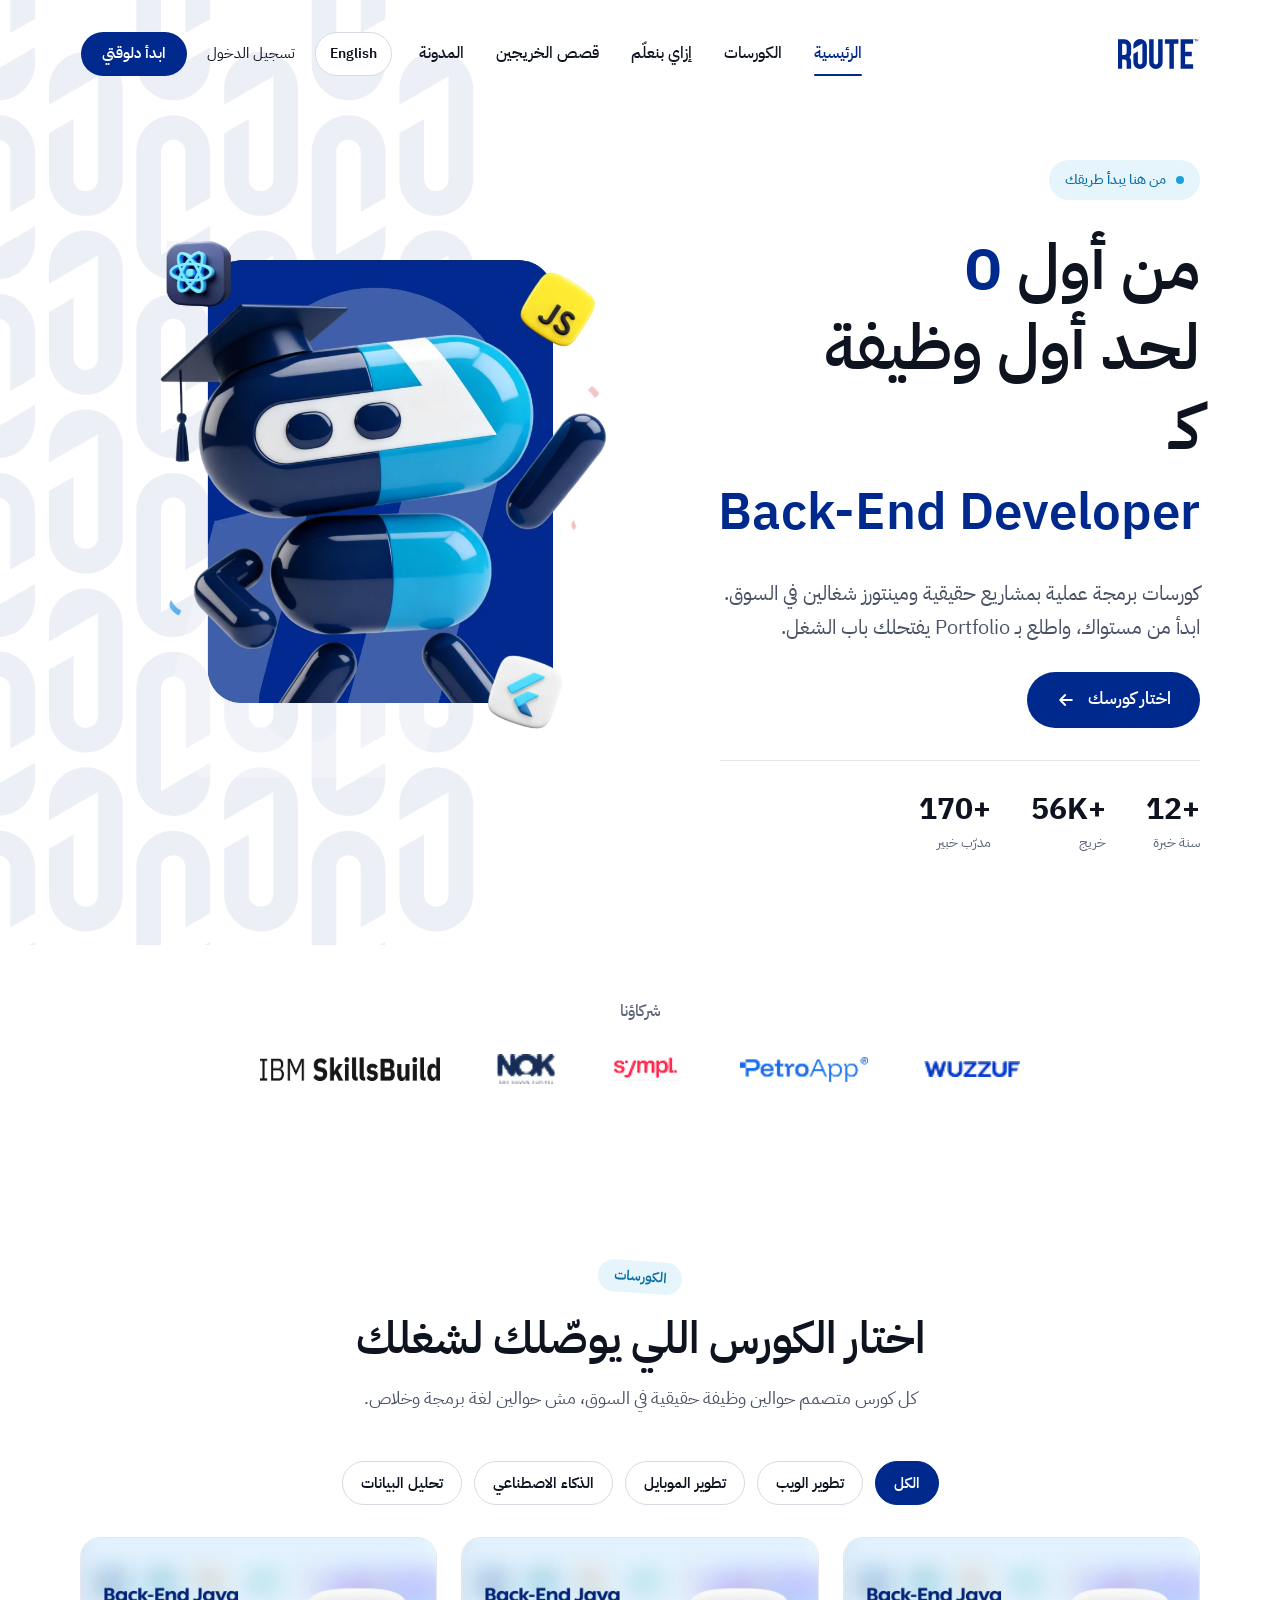
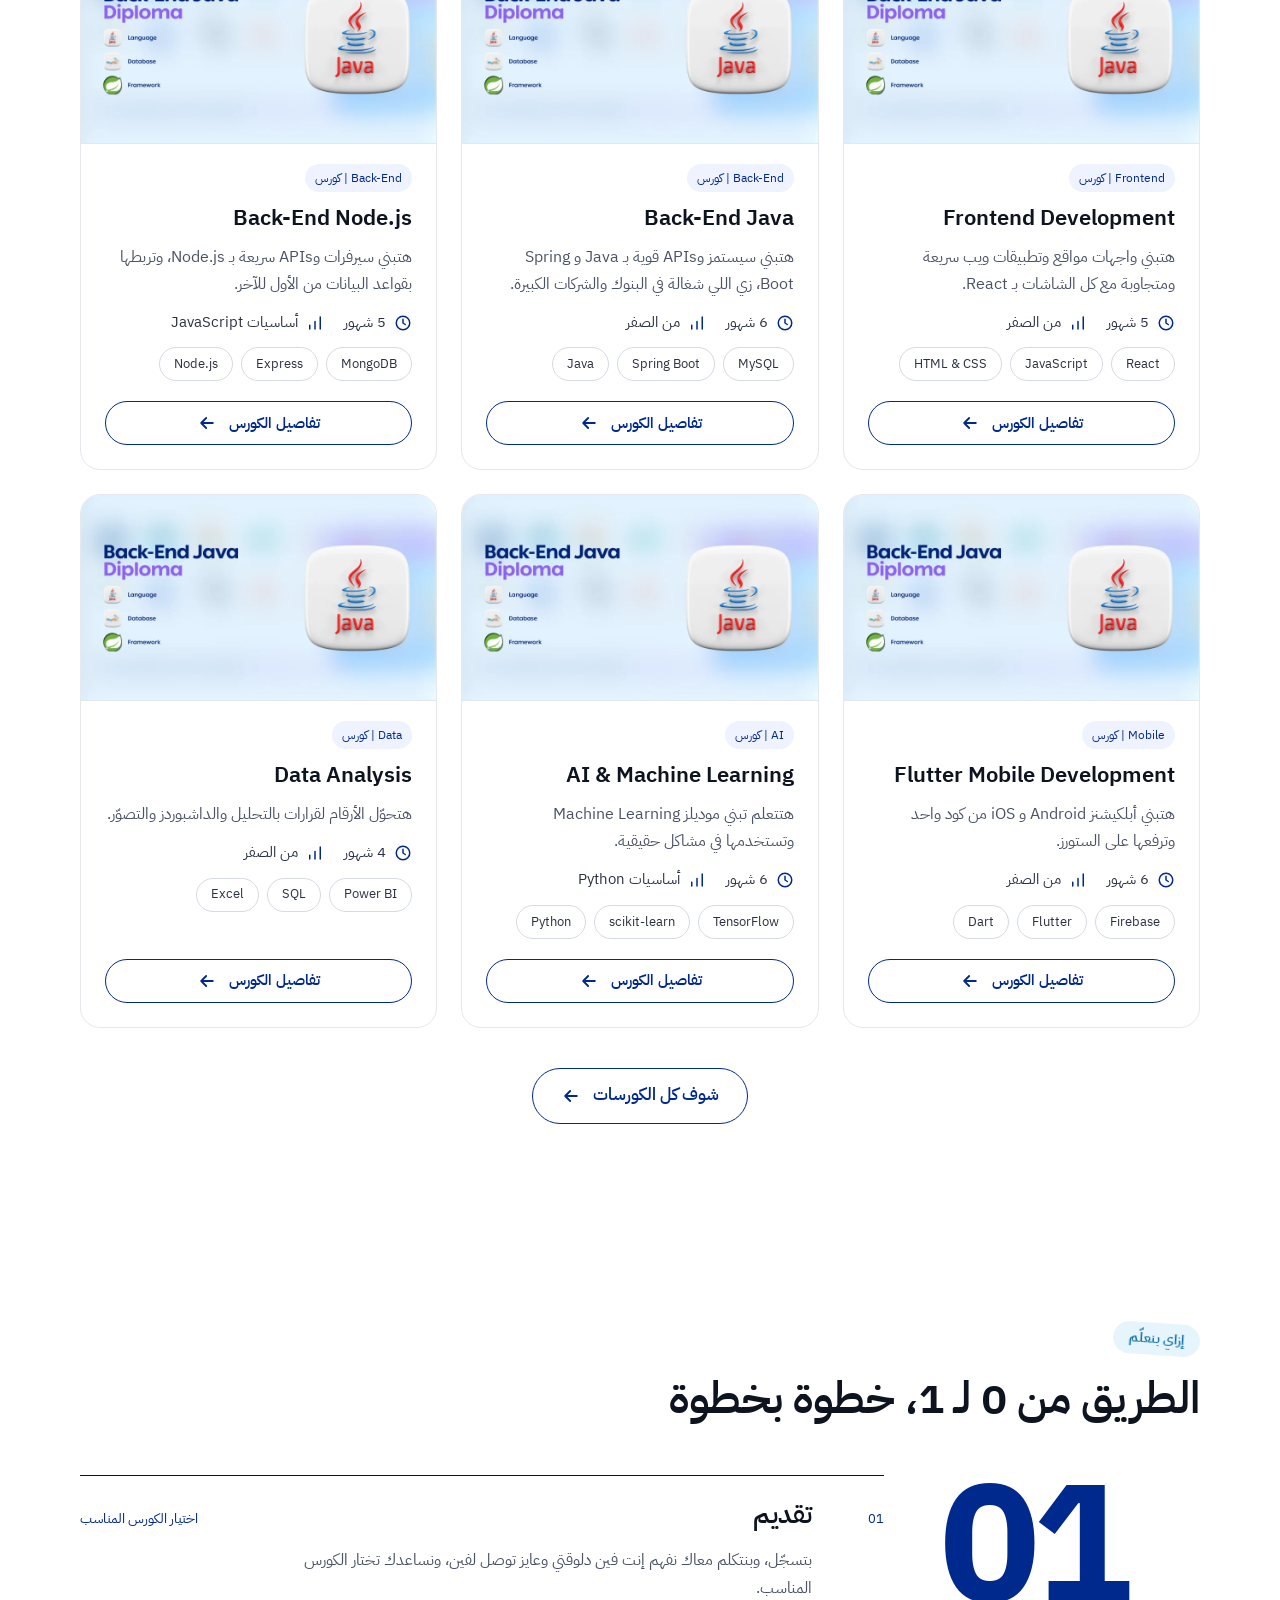
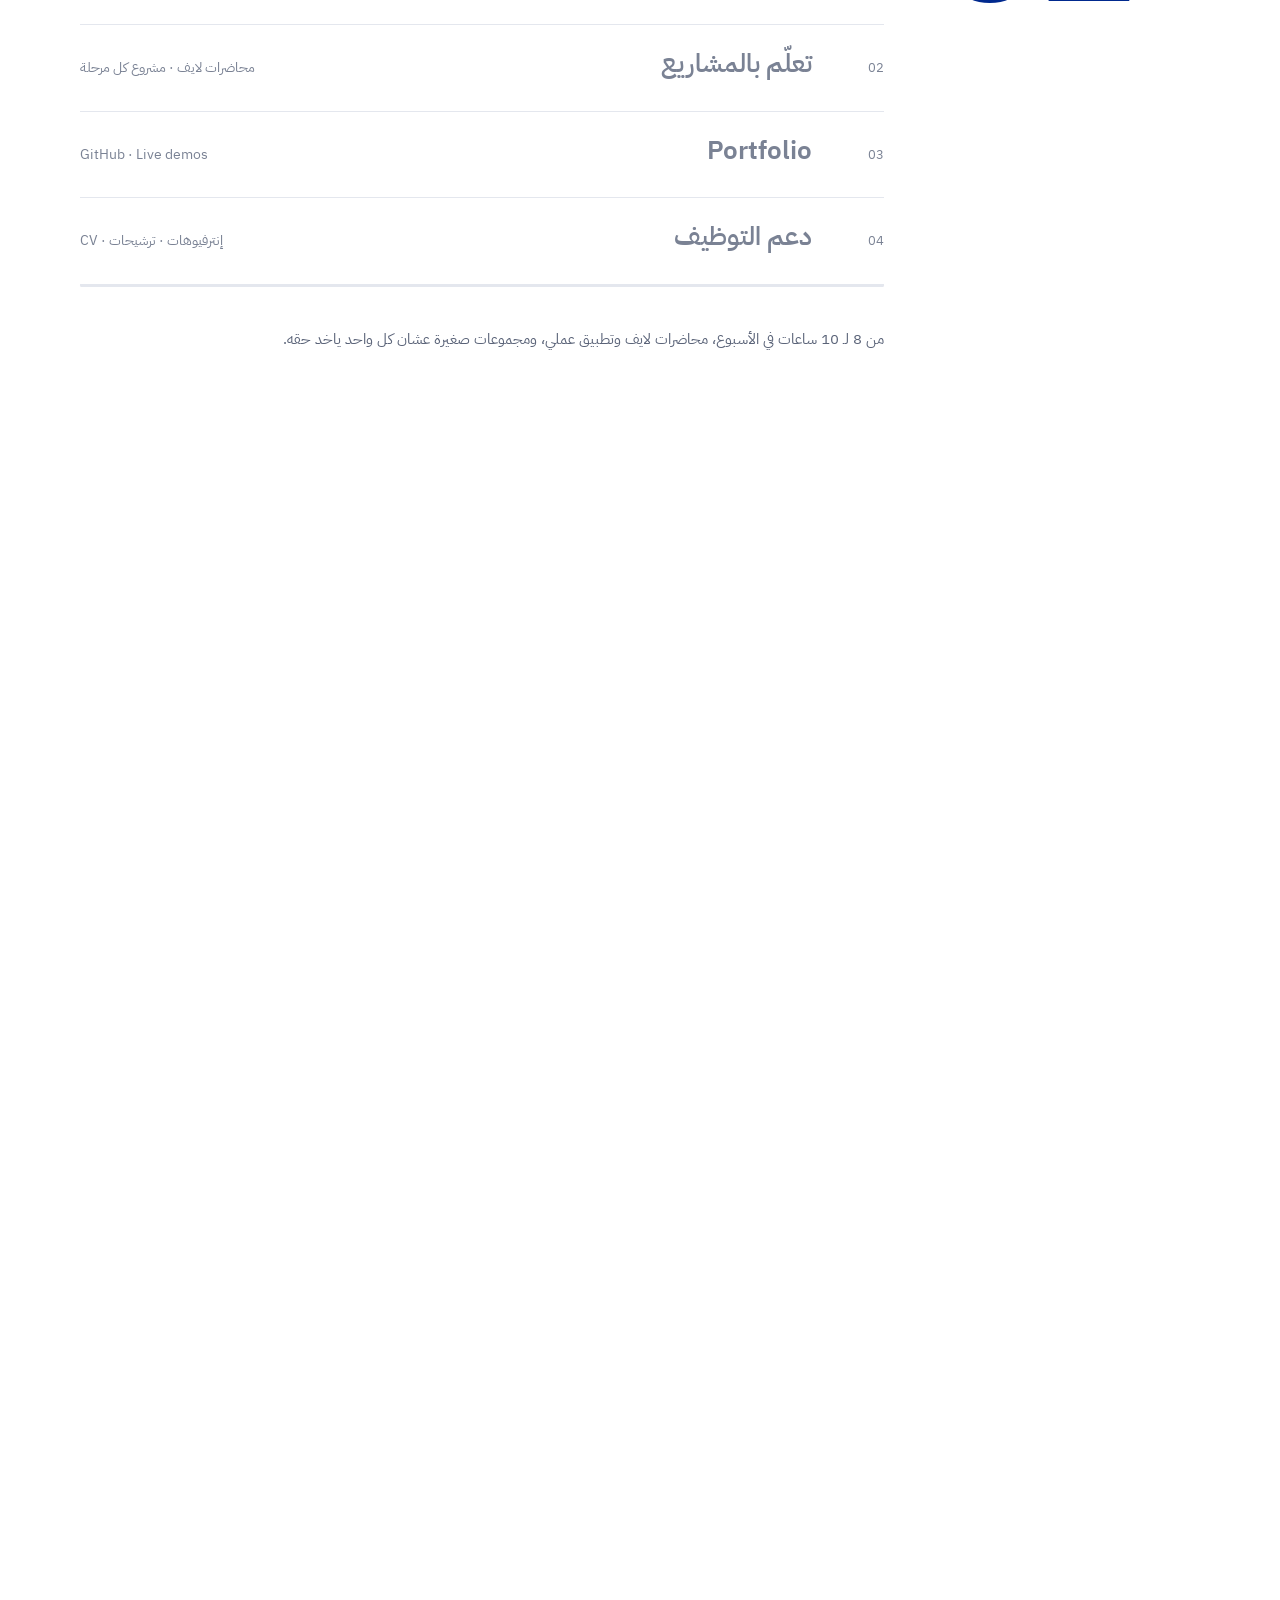
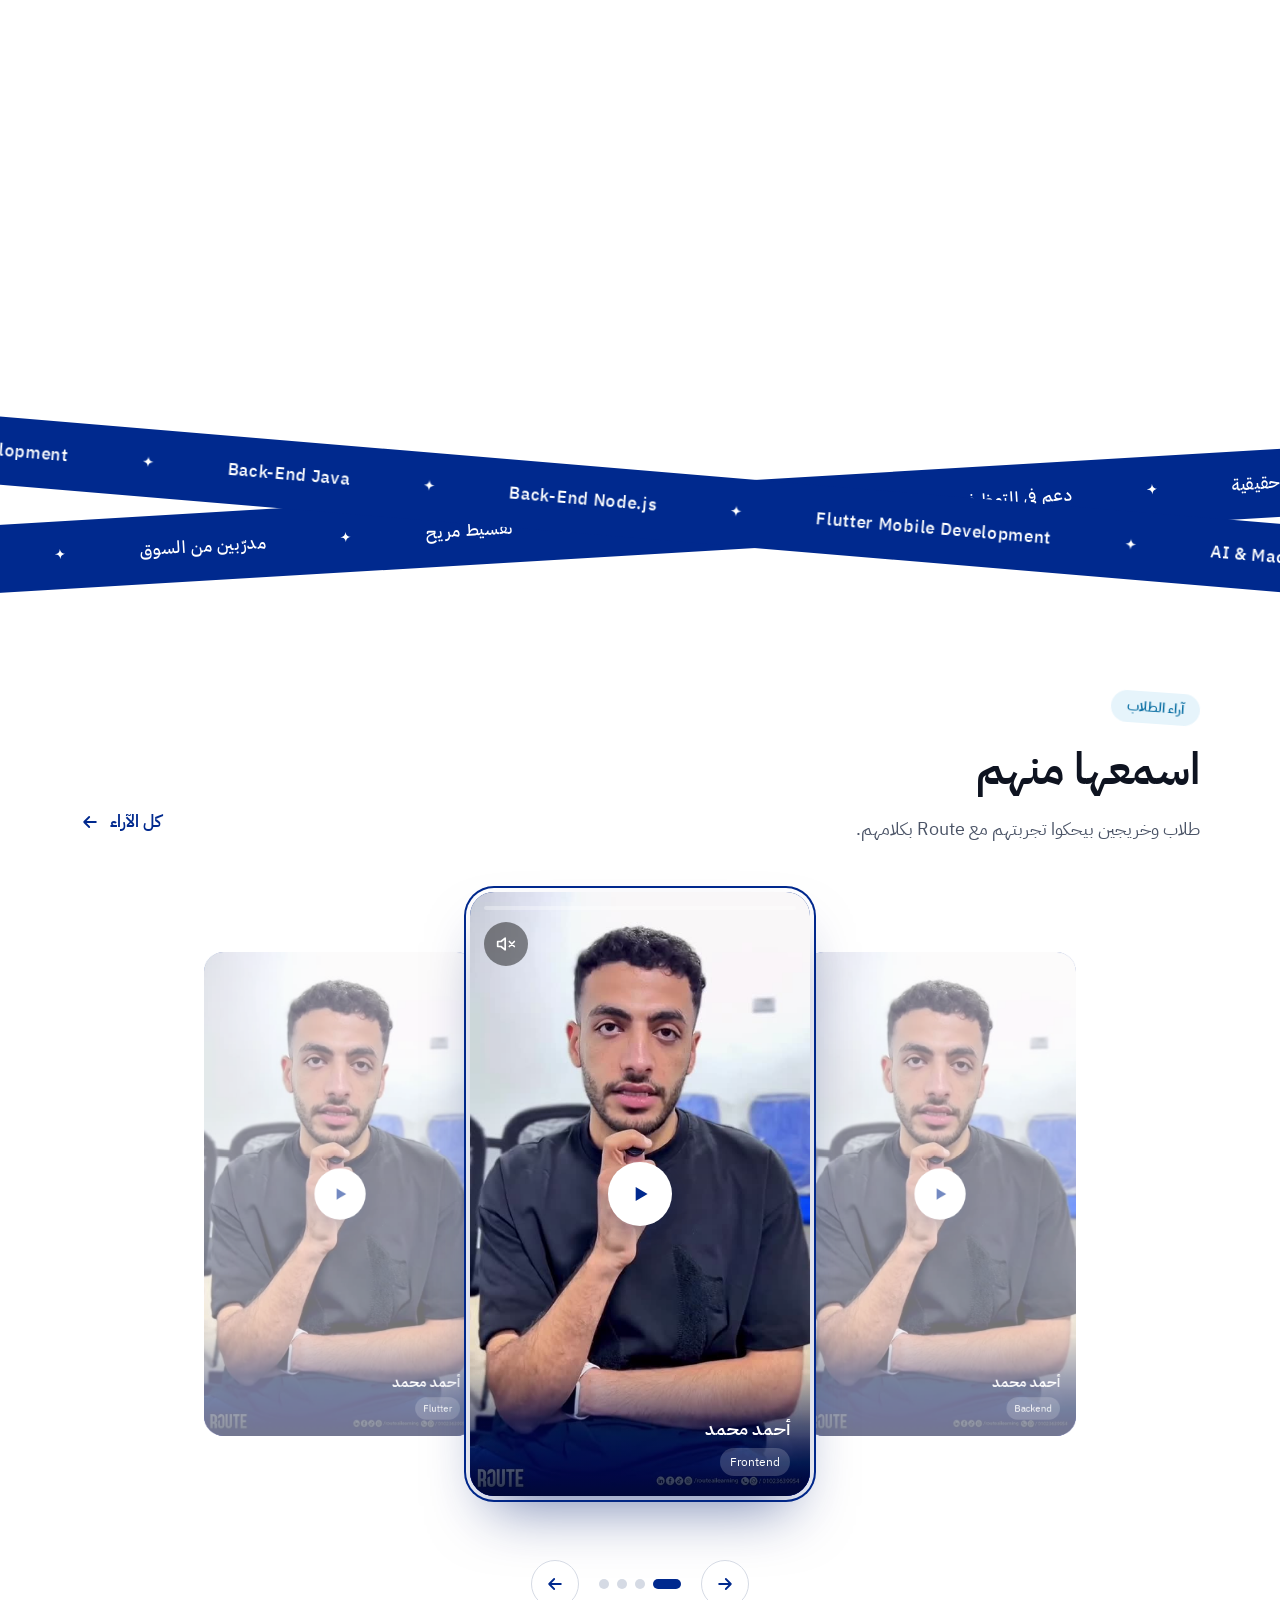
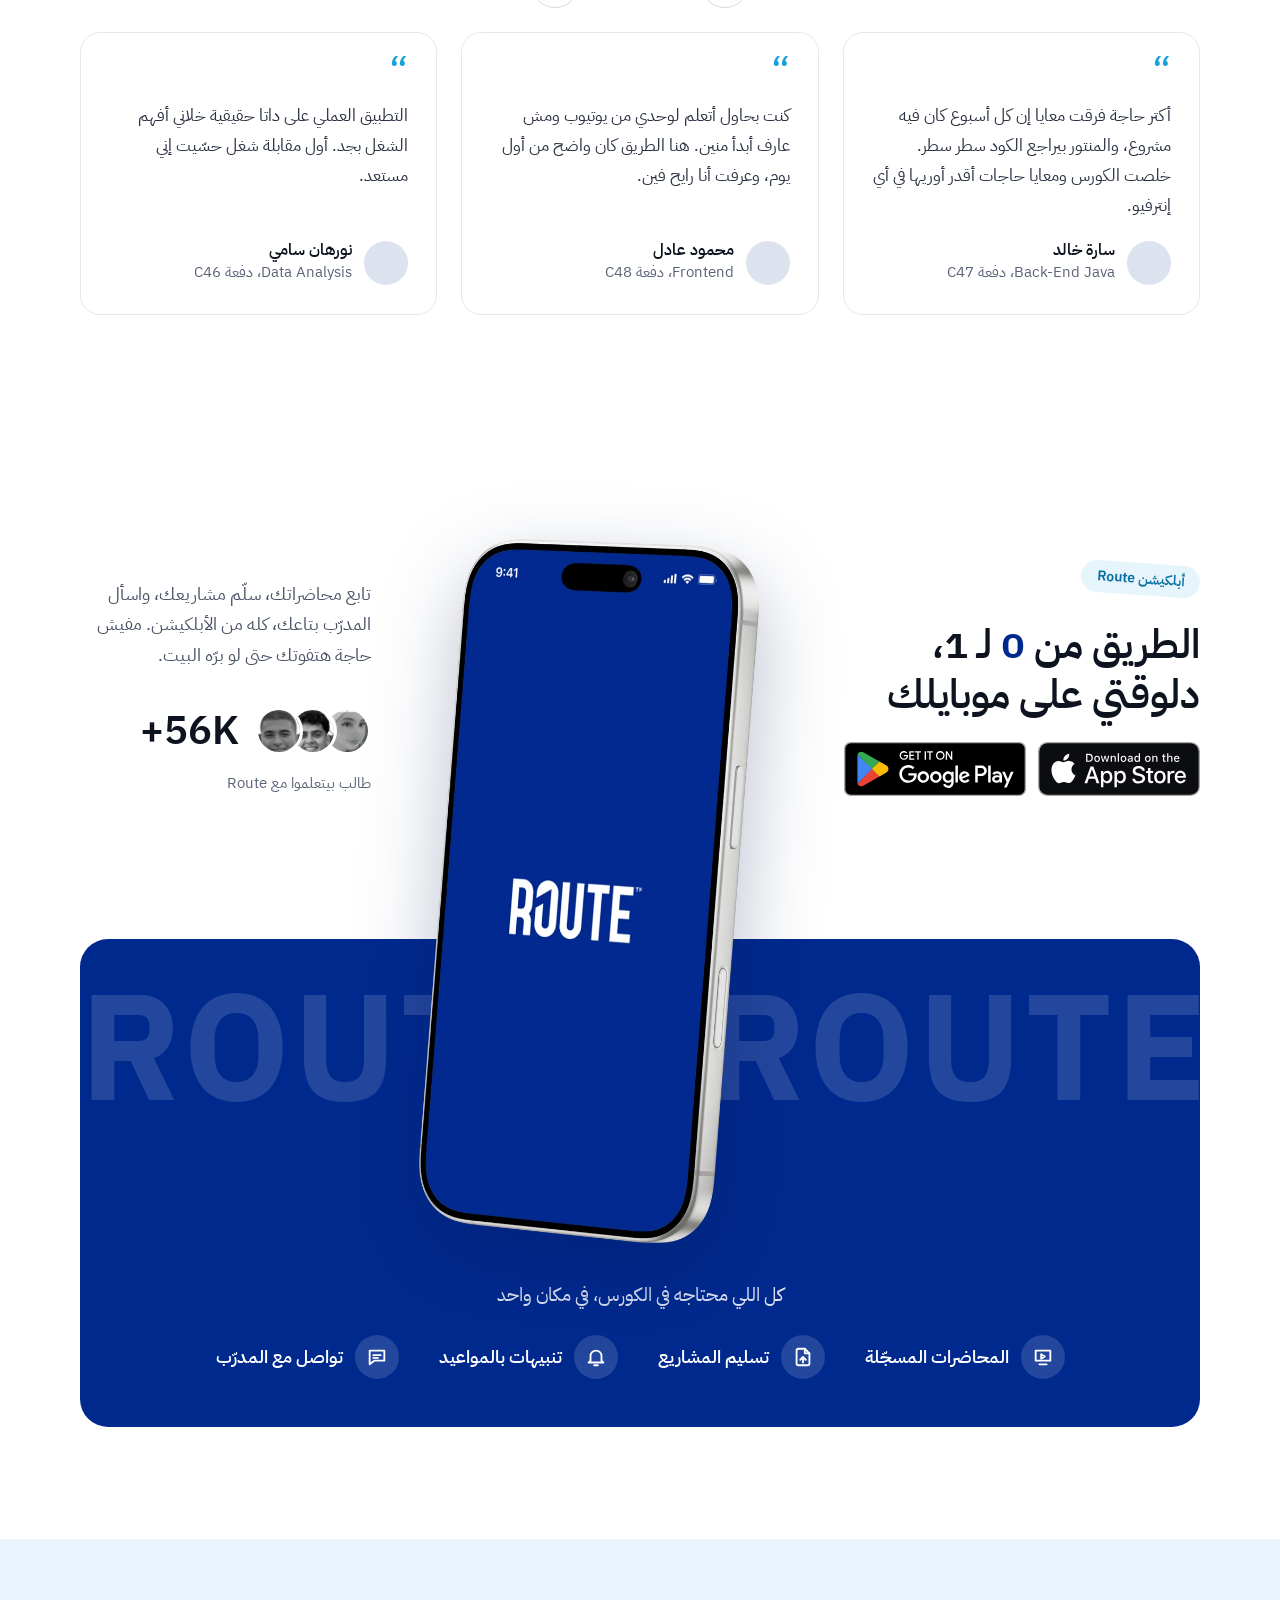
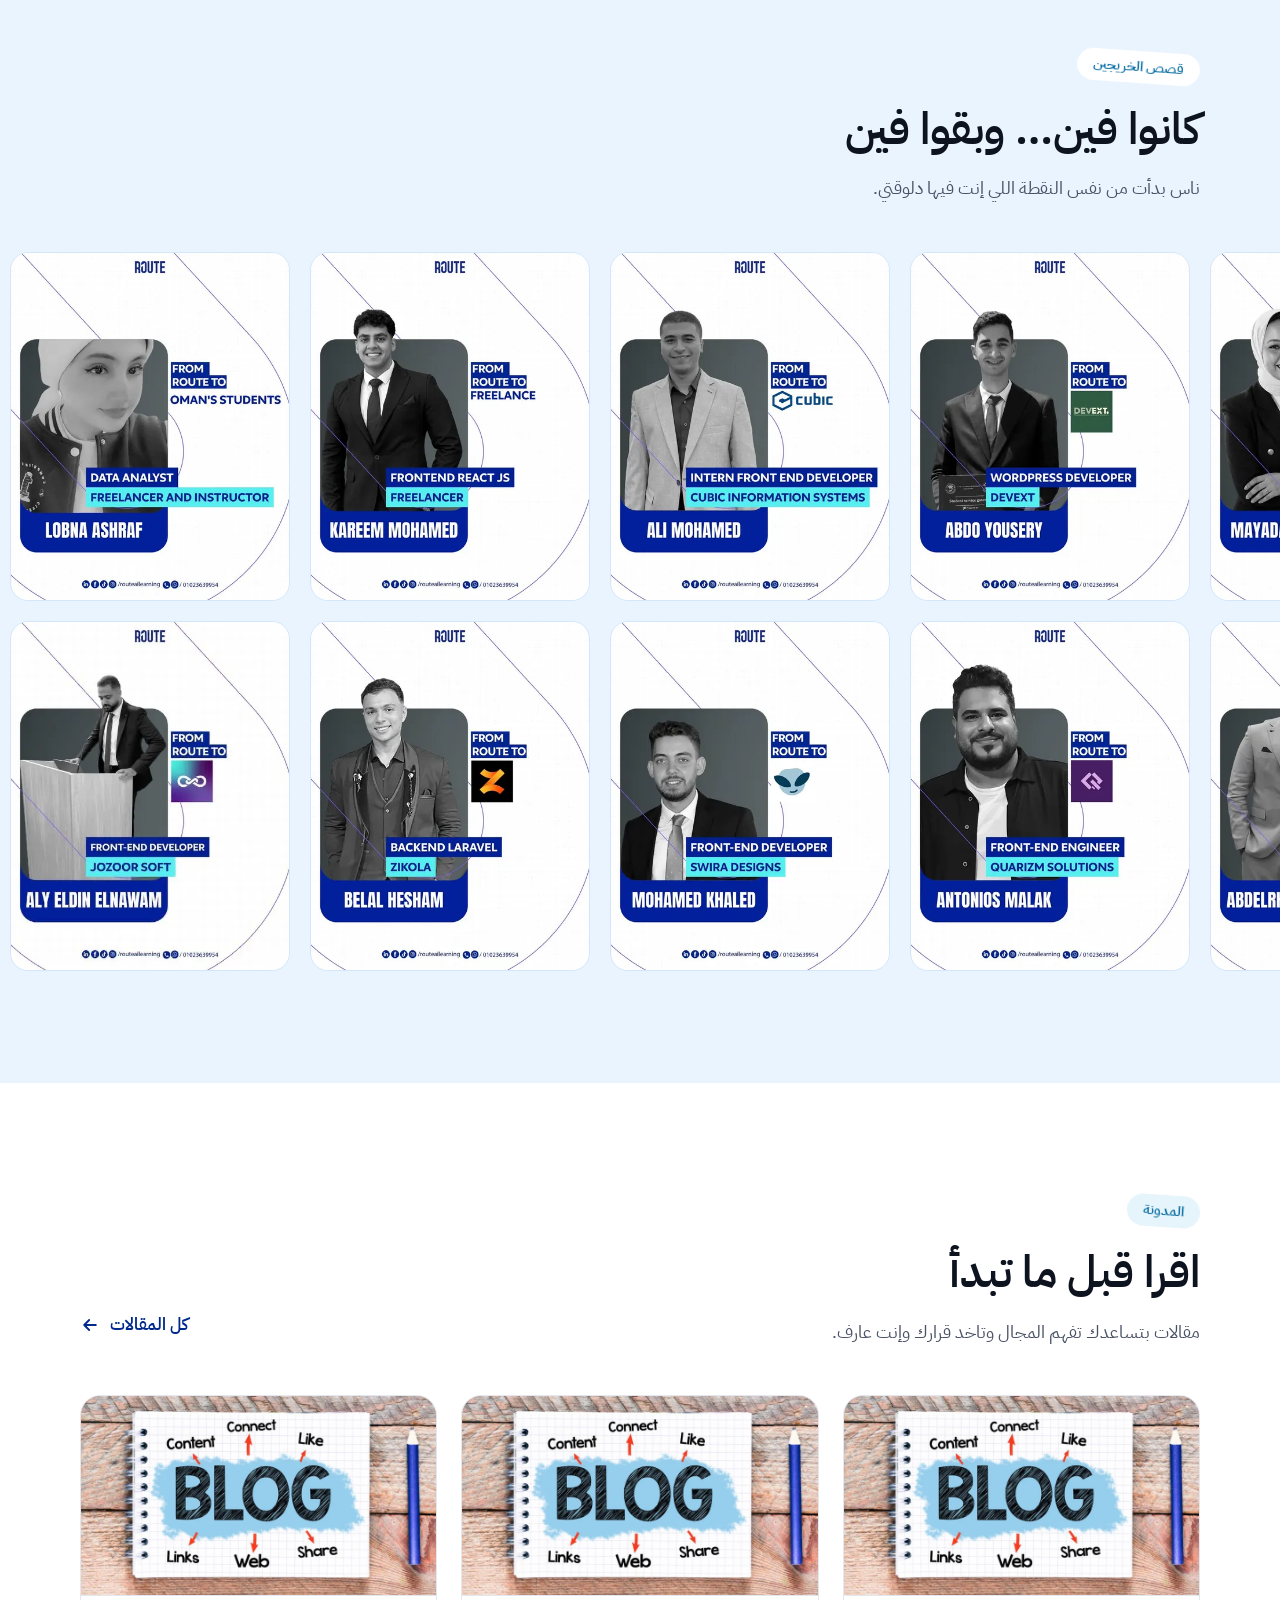
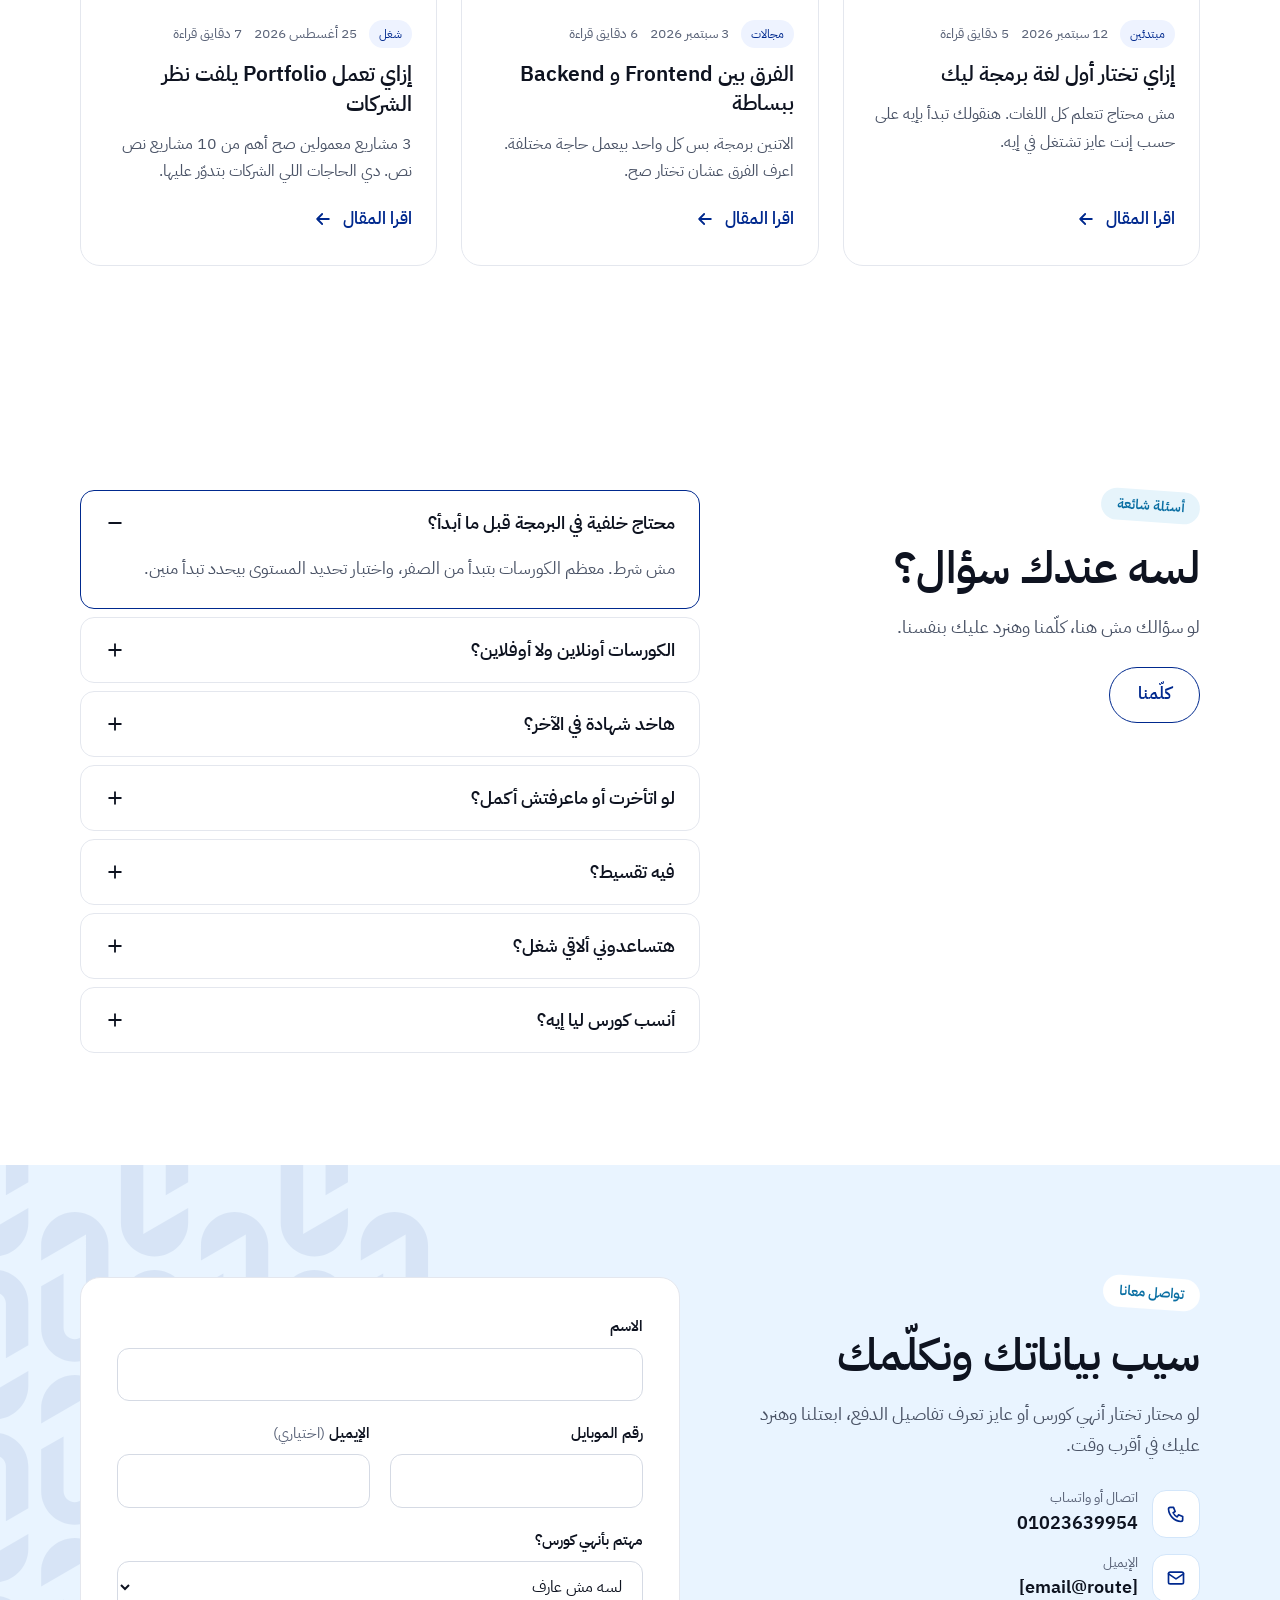
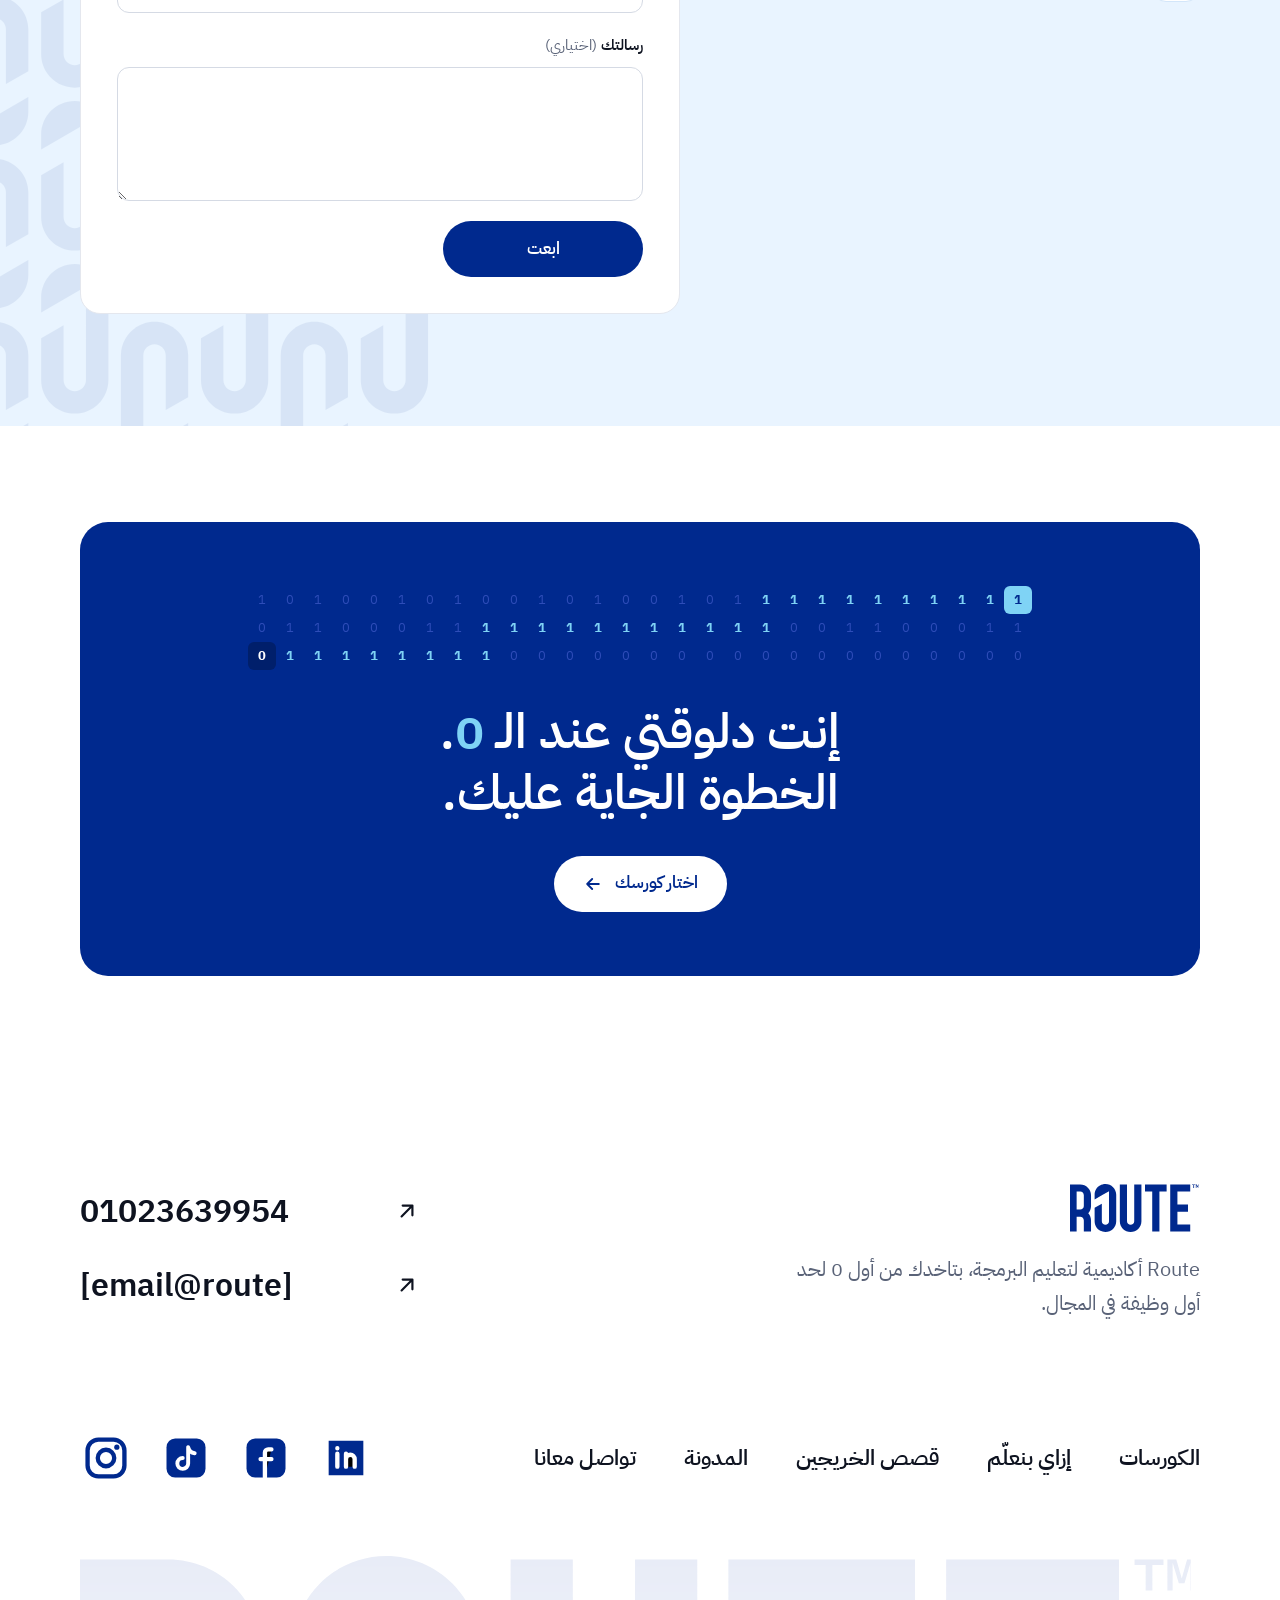
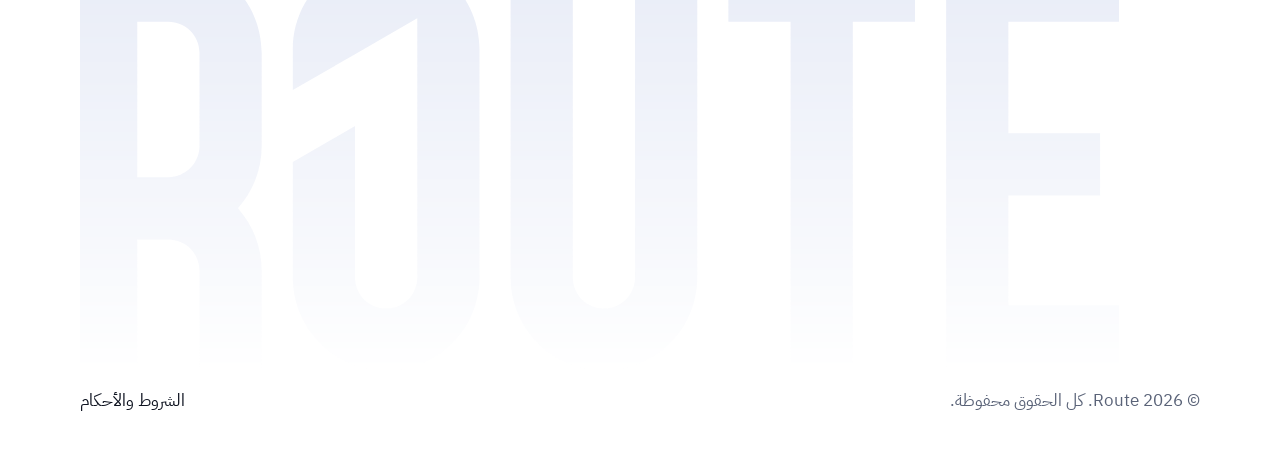
==== commit 4ff4cab8: "Add files via upload" ====
--- a/index.html
+++ b/index.html
@@ -177,6 +177,8 @@
 .stack span{height:34px;padding-inline:14px;border-radius:999px;border:1px solid var(--line-2);font-family:var(--mono);font-size:13px;display:flex;align-items:center;color:#2A3142}
 .track-foot{margin-top:auto;padding-top:8px}
 .track-foot .btn{width:100%}
+
+.all-courses{display:flex;justify-content:center;margin-top:40px}
 
 /* journey: scroll pipeline */
 .how-scroll{position:relative;height:calc(100vh + var(--steps,4) * 42vh)}
@@ -631,6 +633,7 @@
       </div>
       <div class="chips cats" role="group" data-t-aria="catsLabel" id="chips"></div>
       <div class="tracks" id="trackList"></div>
+      <div class="all-courses"><a class="btn btn-outline" href="courses.html"><span data-t="allCourses"></span><svg class="arrow" viewBox="0 0 24 24" fill="none" stroke="currentColor" stroke-width="2.2" stroke-linecap="round" stroke-linejoin="round" aria-hidden="true"><path d="M5 12h14M13 6l6 6-6 6"/></svg></a></div>
     </div>
   </section>
   <section class="how" id="how" aria-labelledby="howTitle">
@@ -888,7 +891,7 @@
       chipEnd:'أول وظيفة', chipStart:'إنت هنا، صفر خبرة',
       partners:'شركاؤنا', logoWord:'لوجو',
       tracksEyebrow:'الكورسات', tracksTitle:'اختار الكورس اللي يوصّلك لشغلك', tracksLead:'كل كورس متصمم حوالين وظيفة حقيقية في السوق، مش حوالين لغة برمجة وخلاص.',
-      compare:'قارن بين الكورسات', catsLabel:'تصنيفات الكورسات', perks:['مشاريع حقيقية','مدرّبين من السوق','تقسيط مريح','شهادة من Route','دعم في التوظيف'],
+      compare:'قارن بين الكورسات', catsLabel:'تصنيفات الكورسات', allCourses:'شوف كل الكورسات', perks:['مشاريع حقيقية','مدرّبين من السوق','تقسيط مريح','شهادة من Route','دعم في التوظيف'],
       filters:{all:'الكل', web:'تطوير الويب', mobile:'تطوير الموبايل', ai:'الذكاء الاصطناعي', data:'تحليل البيانات'},
       courseWord:'كورس', imgAlt:'صورة كورس', capstone:'مشروع التخرج: [اسم المشروع]', details:'تفاصيل الكورس',
       trackDesc:{fe:'هتبني واجهات مواقع وتطبيقات ويب سريعة ومتجاوبة مع كل الشاشات بـ React.', bj:'هتبني سيستمز وAPIs قوية بـ Java و Spring Boot، زي اللي شغالة في البنوك والشركات الكبيرة.', bn:'هتبني سيرفرات وAPIs سريعة بـ Node.js، وتربطها بقواعد البيانات من الأول للآخر.', fl:'هتبني أبلكيشنز Android و iOS من كود واحد وترفعها على الستورز.', ai:'هتتعلم تبني موديلز Machine Learning وتستخدمها في مشاكل حقيقية.', da:'هتحوّل الأرقام لقرارات بالتحليل والداشبوردز والتصوّر.'},
@@ -937,7 +940,7 @@
       chipEnd:'Your first job', chipStart:'You are here, zero experience',
       partners:'Our partners', logoWord:'logo',
       tracksEyebrow:'Courses', tracksTitle:'Pick the course that leads to your first job', tracksLead:'Every course is built around a real job in the market, not just a programming language.',
-      compare:'Compare courses', catsLabel:'Course categories', perks:['Real projects','Instructors from the industry','Easy installments','Certificate from Route','Career support'],
+      compare:'Compare courses', catsLabel:'Course categories', allCourses:'See all courses', perks:['Real projects','Instructors from the industry','Easy installments','Certificate from Route','Career support'],
       filters:{all:'All', web:'Web Development', mobile:'Mobile Development', ai:'AI', data:'Data Analysis'},
       courseWord:'Course', imgAlt:'Course image', capstone:'Capstone: [Project name]', details:'Course details',
       trackDesc:{fe:'Build fast, responsive interfaces for websites and web apps with React.', bj:'Build solid systems and APIs with Java and Spring Boot, the stack behind banks and large companies.', bn:'Build fast servers and APIs with Node.js and connect them to databases end to end.', fl:'Build Android and iOS apps from a single codebase and ship them to the stores.', ai:'Learn to build machine learning models and apply them to real problems.', da:'Turn numbers into decisions with analysis, dashboards and visualization.'},
@@ -1000,7 +1003,7 @@
     ['g12','Abdelrhman Tarek','Backend Developer at Naeem Holding'],
     ['g13','Mostafa Bahaa','Full Stack Developer at OneHoster']
   ];
-  var GRAD_SRC = function(id){ return 'media/grads/'+id+'.webp'; };
+  var GRAD_SRC = function(id){ return id+'.webp'; };
   var INSTRUCTOR_IMG = '[data-uri]';
   // Add partners here: {name, dh (display height px), w, h, src}. The row wraps, so the list can grow.
   // Student review reels, same order as the cards. Each entry can be:
@@ -1008,14 +1011,14 @@
   //   {instagram:'REEL_ID'}  e.g. instagram.com/reel/REEL_ID
   //   {tiktok:'VIDEO_ID'}    e.g. tiktok.com/@route/video/VIDEO_ID
   //   {youtube:'SHORT_ID'}   e.g. youtube.com/shorts/SHORT_ID
-  var REEL_MP4 = 'media/reel-placeholder.mp4', REEL_POSTER = 'media/reel-placeholder.jpg';
+  var REEL_MP4 = 'reel-placeholder.mp4', REEL_POSTER = 'reel-placeholder.jpg';
   var VIDEOS = [
     {mp4:REEL_MP4, poster:REEL_POSTER},
     {mp4:REEL_MP4, poster:REEL_POSTER},
     {mp4:REEL_MP4, poster:REEL_POSTER},
     {mp4:REEL_MP4, poster:REEL_POSTER}
   ];
-  var BLOG_IMG = 'media/blog-placeholder.webp'; // placeholder cover for all articles
+  var BLOG_IMG = 'blog-placeholder.webp'; // placeholder cover for all articles
   var PARTNERS = [
     {name:'WUZZUF', dh:16, w:66, h:11, src:'[data-uri]'},
     {name:'PetroApp', dh:26, w:118, h:24, src:'[data-uri]'},
@@ -1049,7 +1052,7 @@
         '<h3 lang="en">'+tr.course+'</h3><p>'+esc(t.trackDesc[tr.id])+'</p>'+
         '<ul class="facts"><li>'+IC_CLOCK+'<span>'+esc(tr.dur[state.lang])+'</span></li><li>'+IC_LEVEL+'<span>'+esc(tr.lvl[state.lang])+'</span></li></ul>'+
         '<div class="stack">'+tr.stack.map(function(s){return '<span>'+esc(s)+'</span>';}).join('')+'</div>'+
-        '<div class="track-foot"><a class="btn btn-outline btn-sm" href="#contact" data-course="'+tr.id+'">'+'<span>'+esc(t.details)+'</span>'+ARROW+'</a></div>'+
+        '<div class="track-foot"><a class="btn btn-outline btn-sm" href="course.html?id='+tr.id+'">'+'<span>'+esc(t.details)+'</span>'+ARROW+'</a></div>'+
         '</div>'+
       '</article>';
     }).join('');
@@ -1412,6 +1415,7 @@
   render();
   startRoles();
   markReveal();
+  try{ var pc=new URLSearchParams(location.search).get('course'); if(pc){ $('cfCourse').value=pc; } }catch(err){}
 })();
 </script>
 </body>
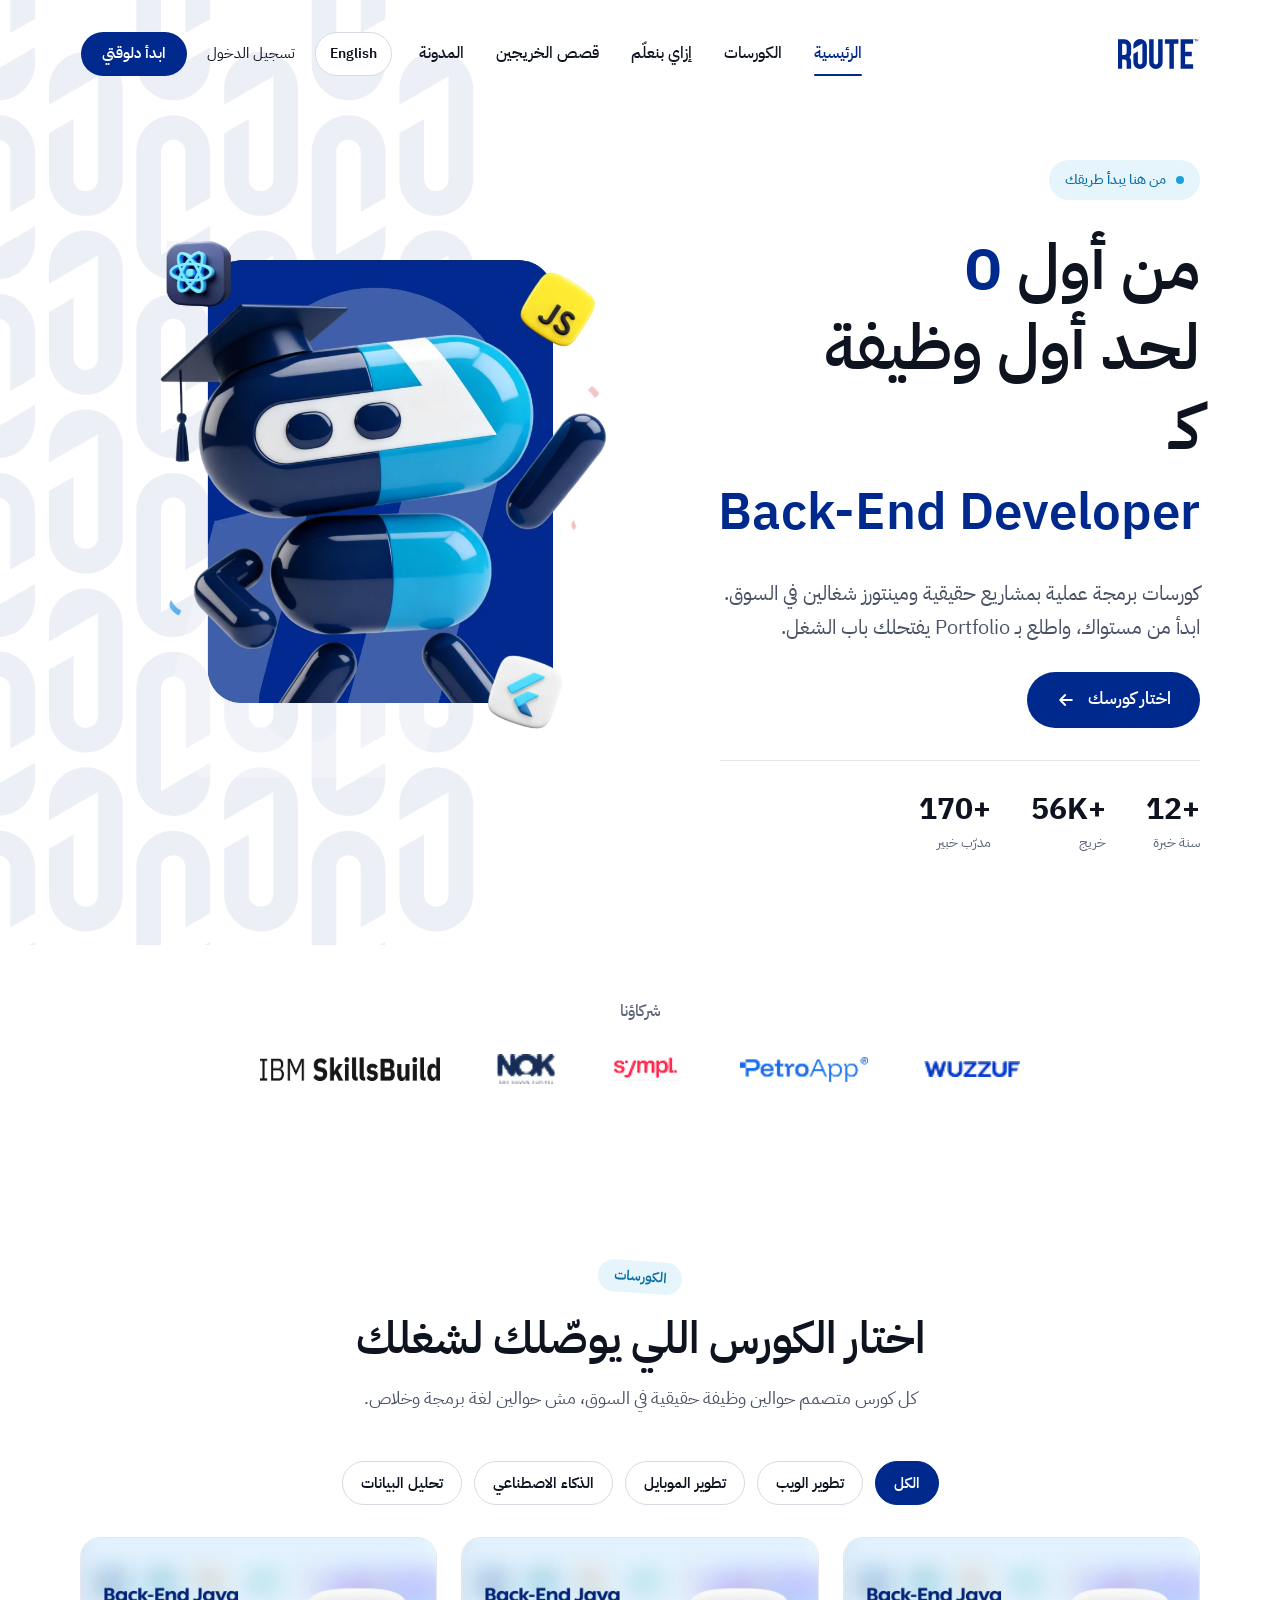
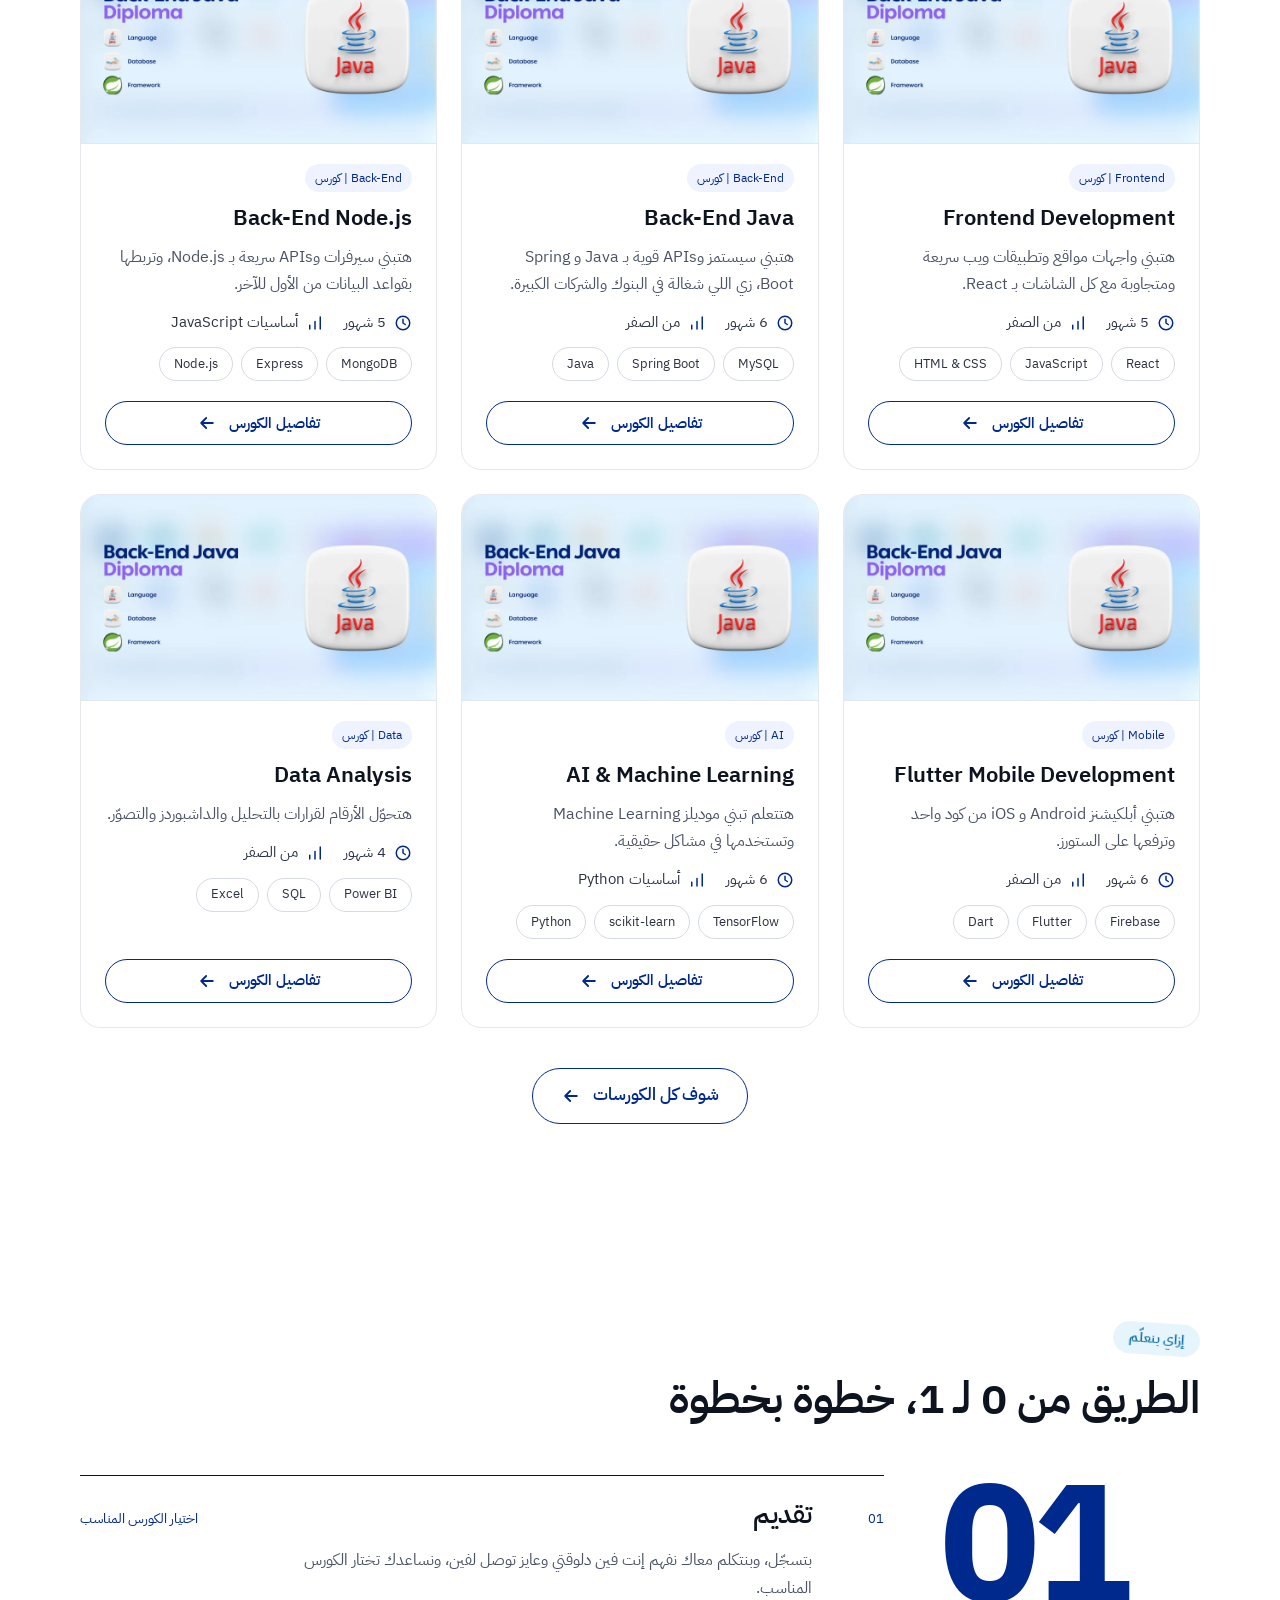
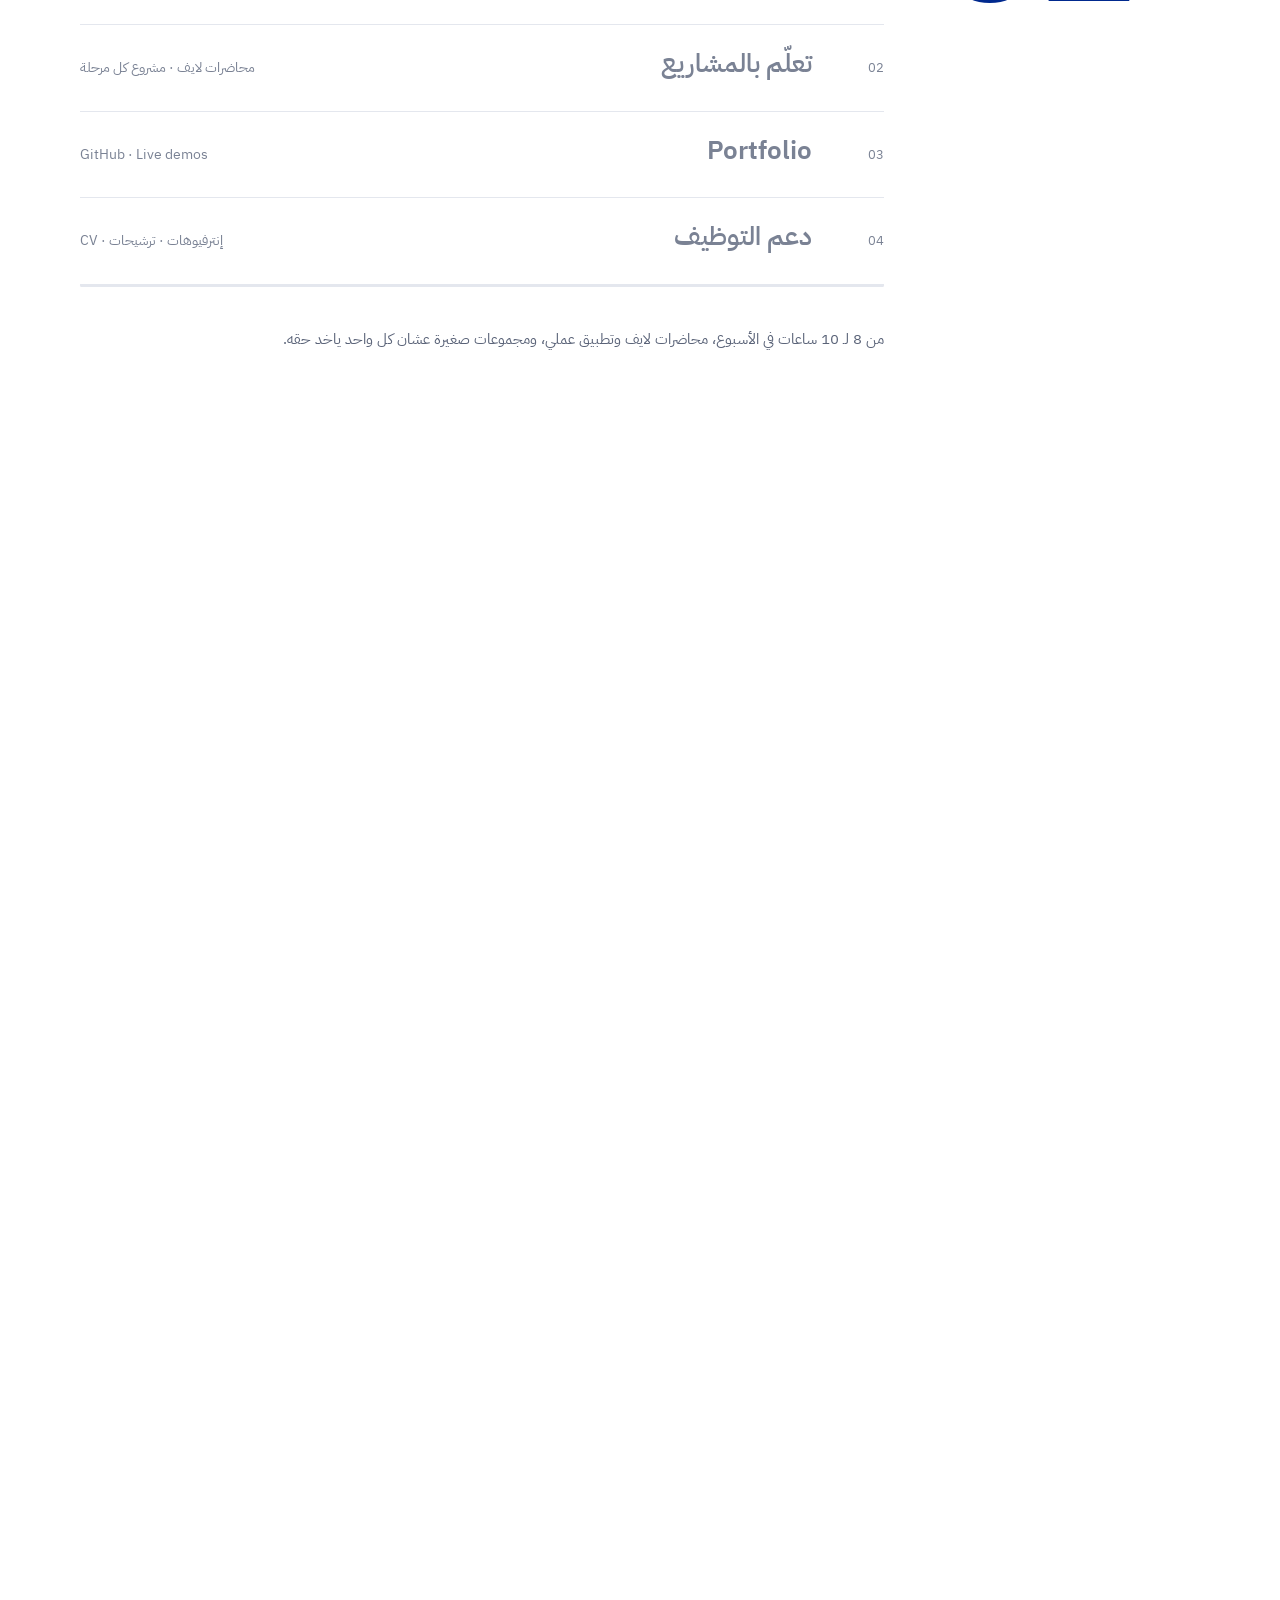
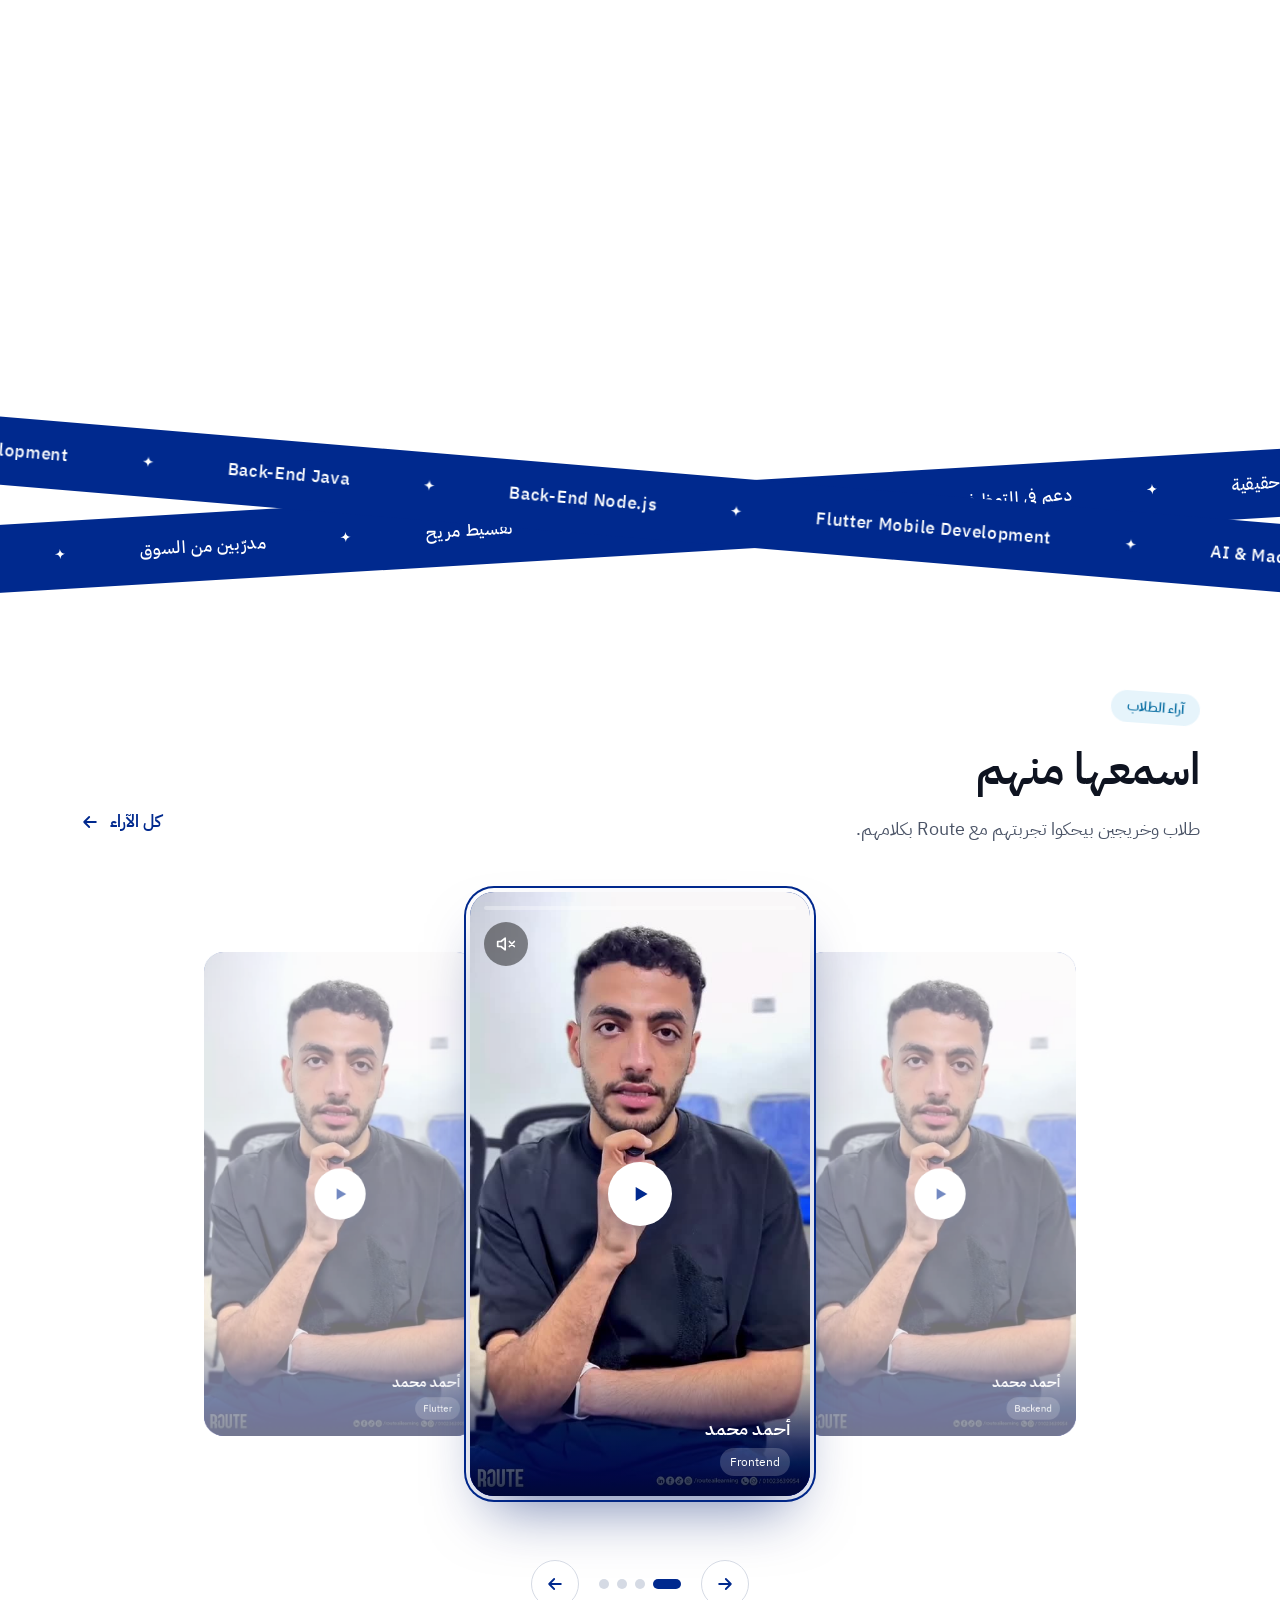
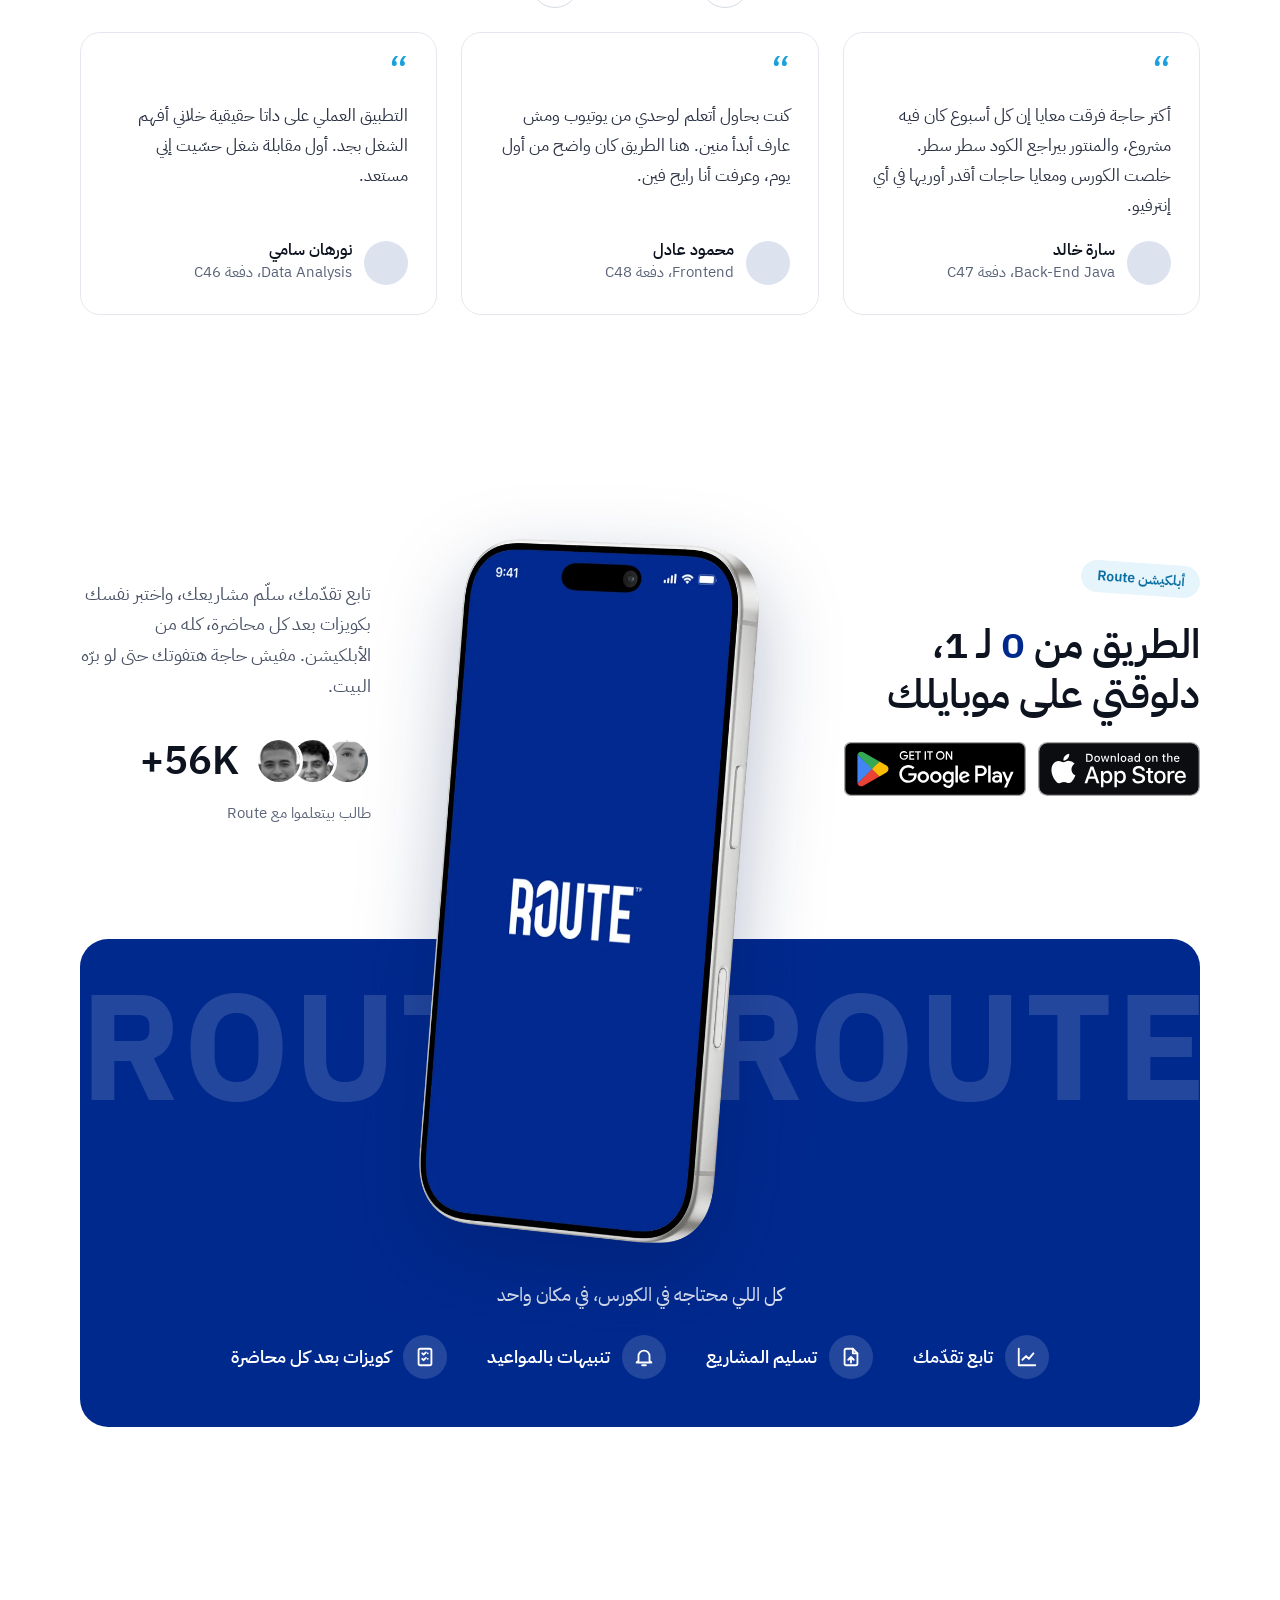
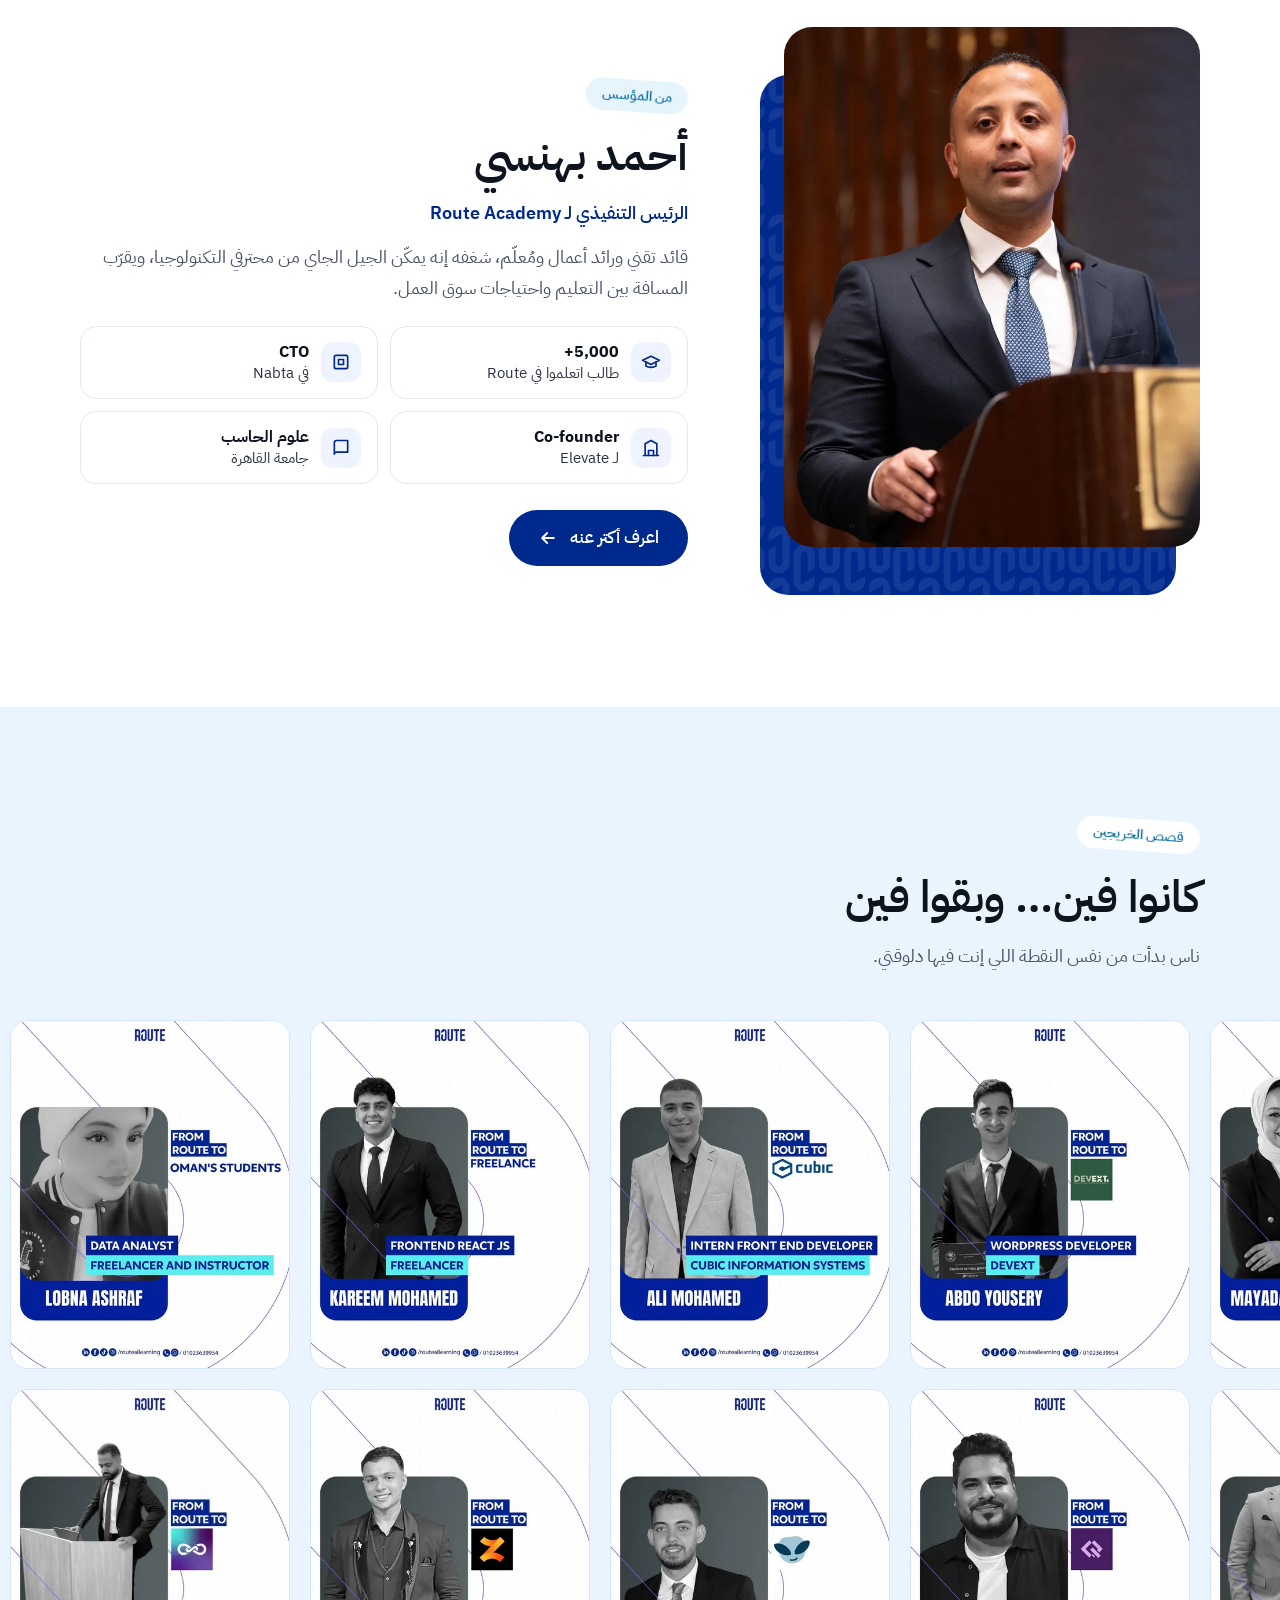
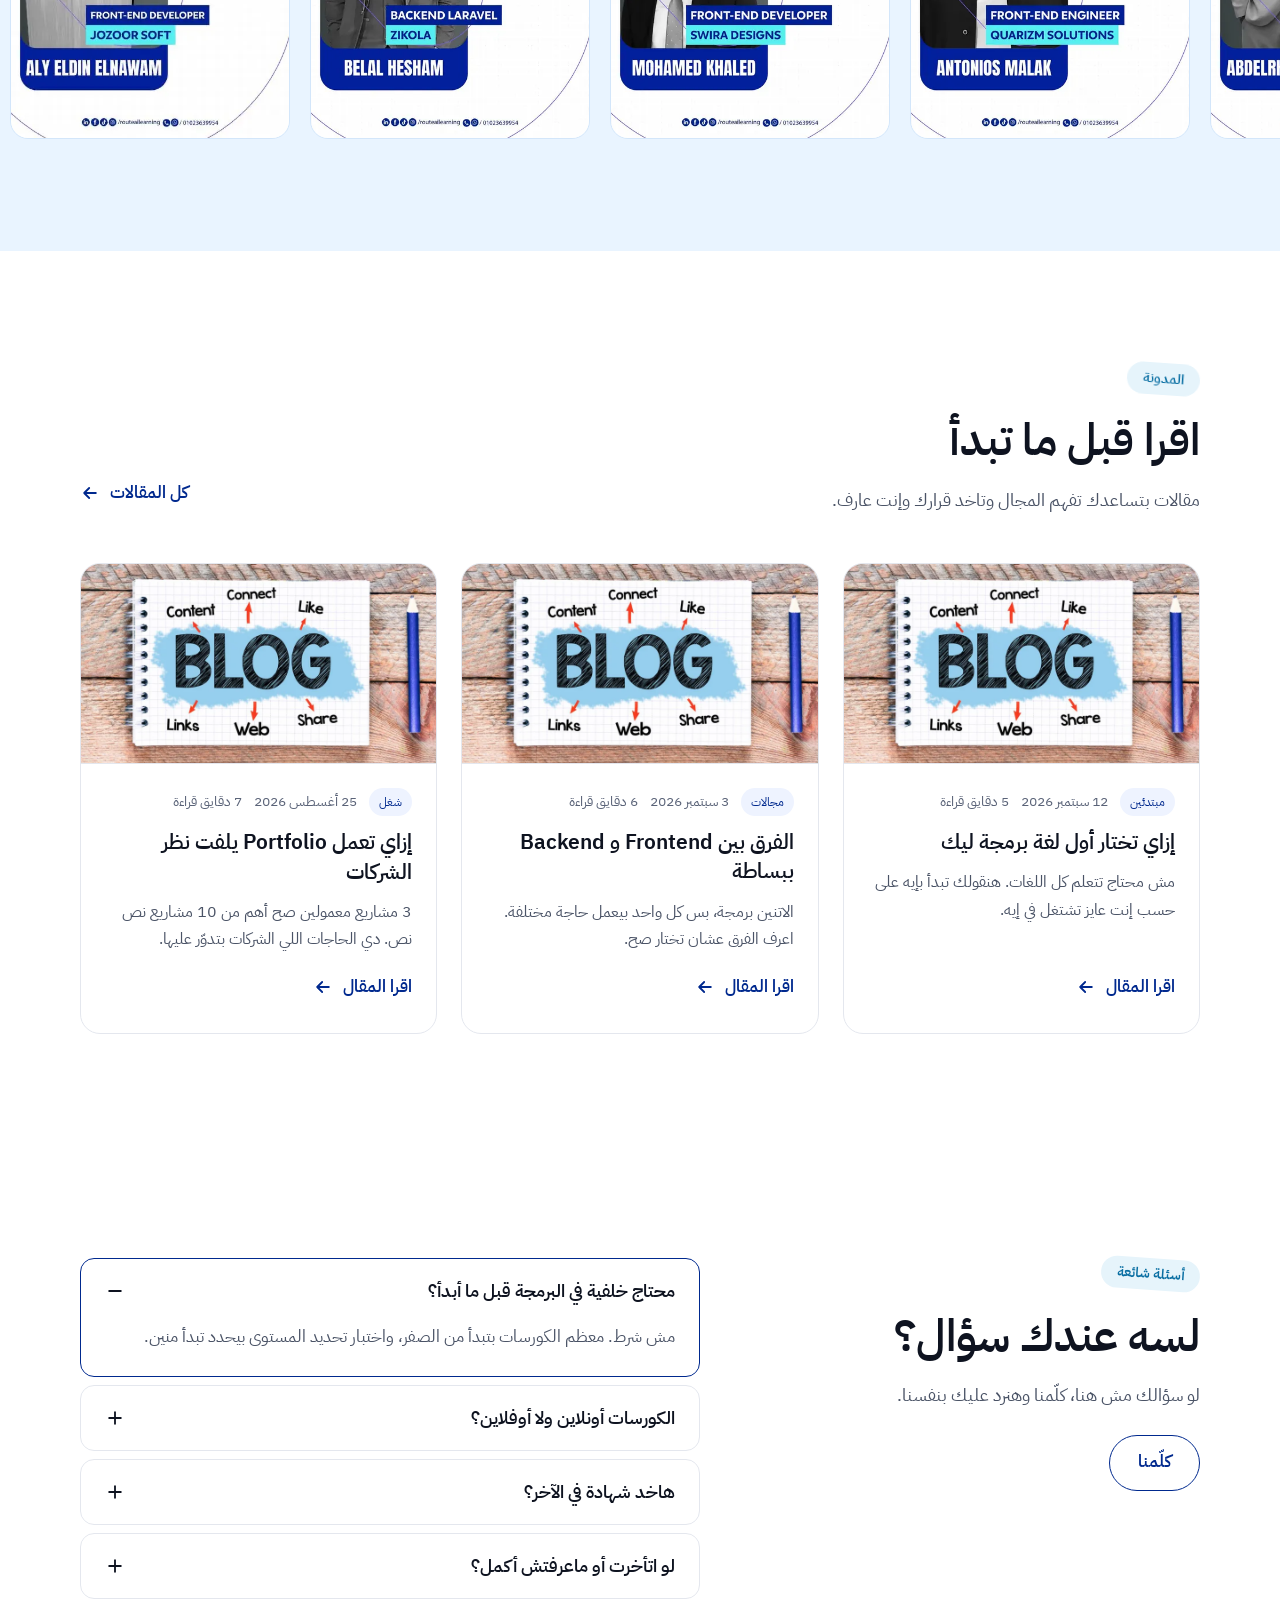
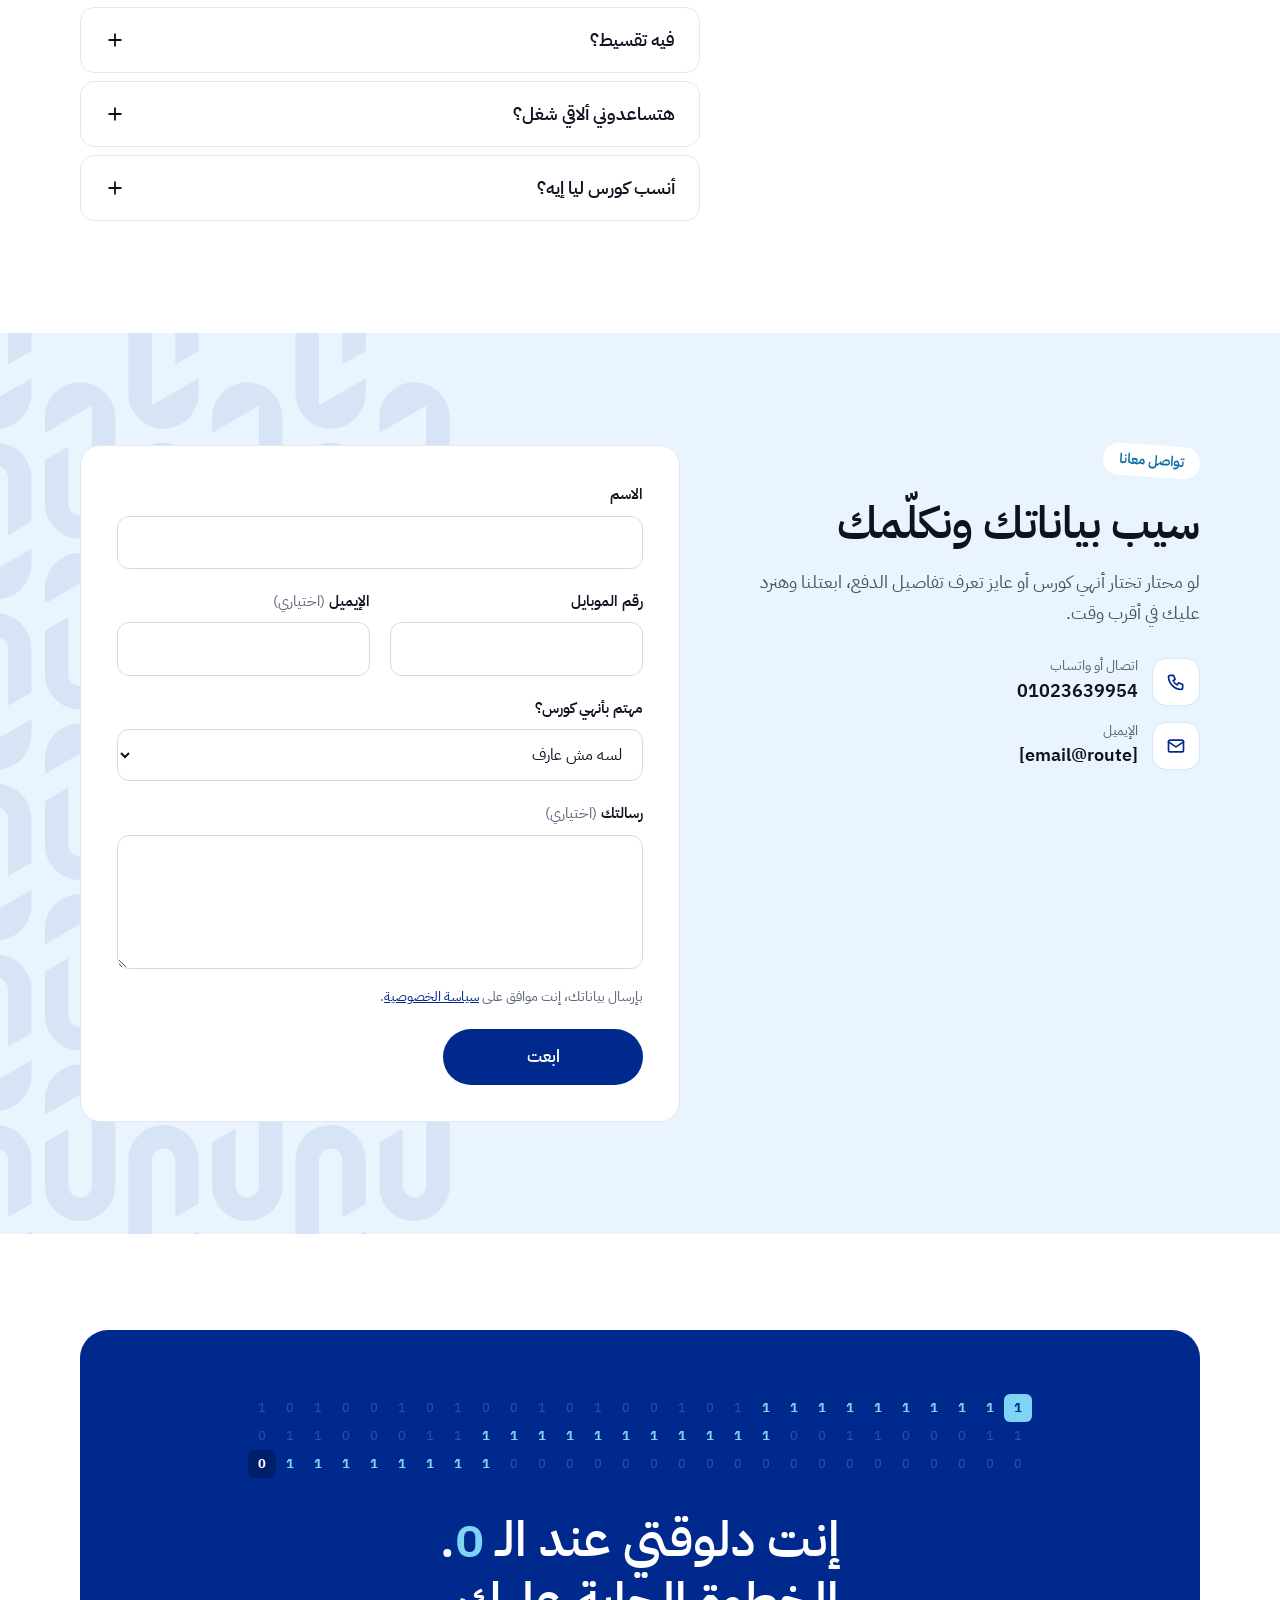
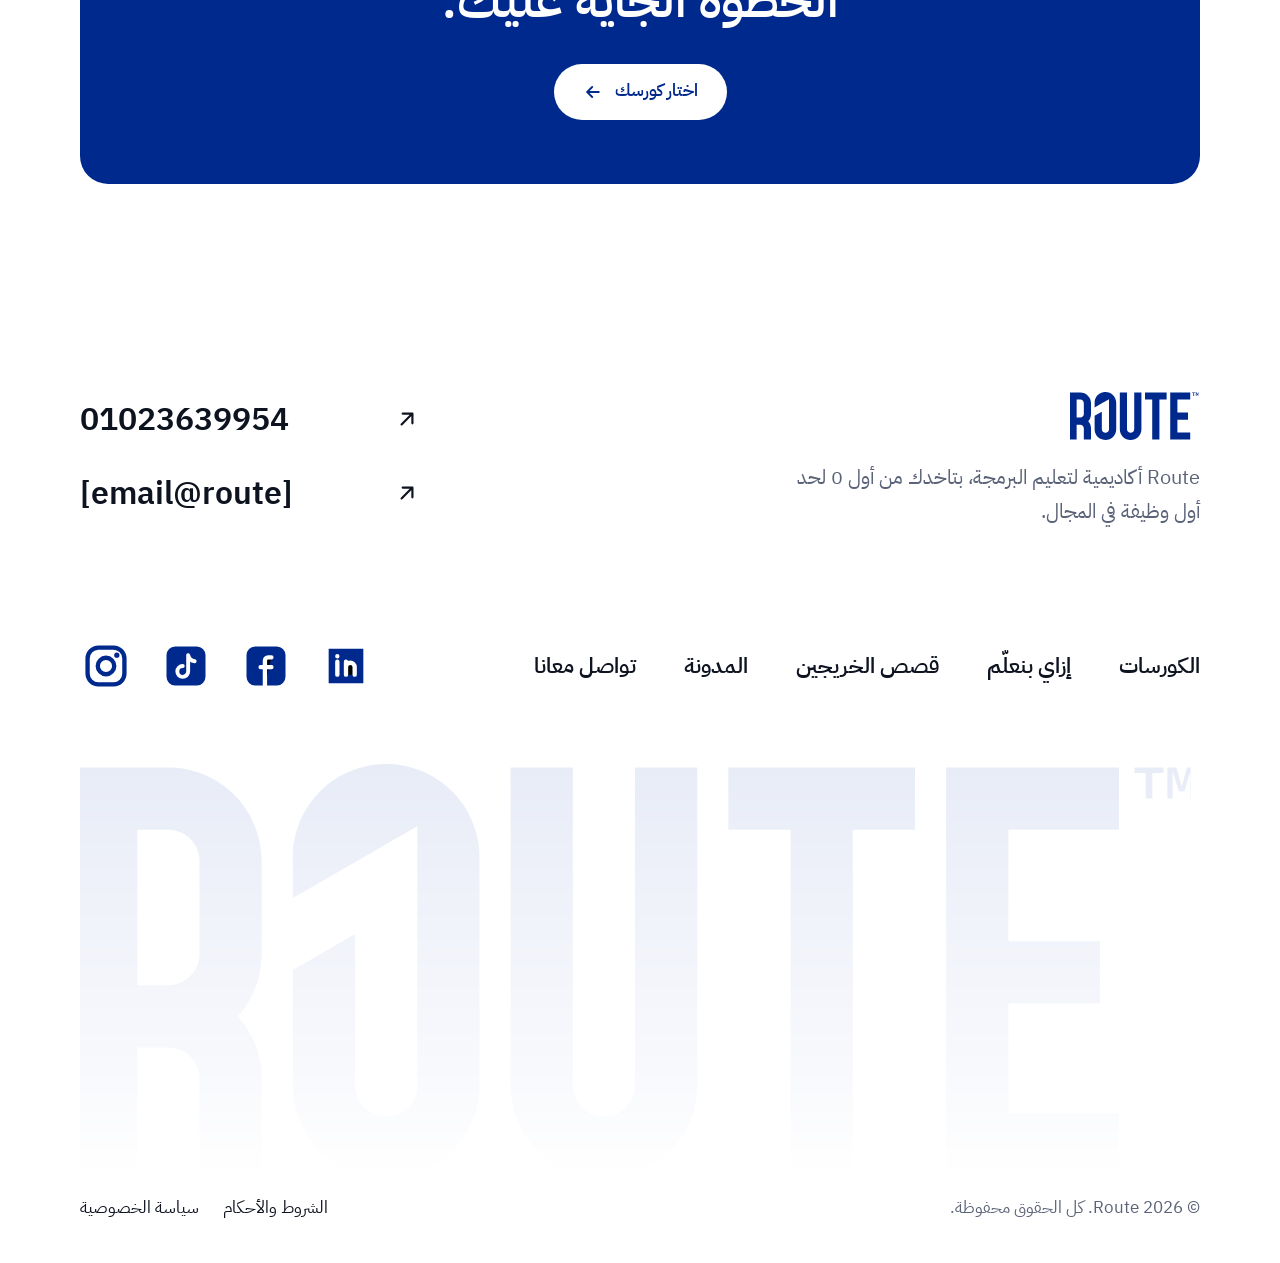
==== commit e78f617d: "Add files via upload" ====
--- a/index.html
+++ b/index.html
@@ -341,6 +341,22 @@
 .wall figure{margin:0;width:280px;flex-shrink:0;border-radius:18px;overflow:hidden;border:1px solid var(--alt-line);background:#fff}
 .wall img{display:block;width:100%;height:auto;aspect-ratio:4/5}
 
+/* ceo */
+.ceo-wrap{display:grid;grid-template-columns:minmax(0,440px) minmax(0,1fr);gap:72px;align-items:center}
+.ceo-photo{position:relative;padding:0 0 24px 24px}
+html[dir="rtl"] .ceo-photo{padding:0 24px 24px 0}
+.ceo-photo::before{content:"";position:absolute;inset:24px 0 0 24px;border-radius:28px;background:var(--primary) url("[data-uri]") repeat;background-size:150px auto;background-position:center}
+html[dir="rtl"] .ceo-photo::before{inset:24px 24px 0 0}
+.ceo-photo img{position:relative;display:block;width:100%;height:auto;aspect-ratio:4/5;object-fit:cover;border-radius:28px;translate:-24px -24px}
+html[dir="rtl"] .ceo-photo img{translate:24px -24px}
+.ceo-copy{display:flex;flex-direction:column;gap:14px;align-items:flex-start}
+.ceo-copy h2{font-size:clamp(32px,3.4vw,48px)}
+.ceo-role{font-size:18px;font-weight:600;color:var(--primary)}
+.ceo-facts{list-style:none;margin:8px 0 12px;padding:0;display:grid;grid-template-columns:repeat(2,minmax(0,1fr));gap:12px;width:100%}
+.ceo-facts li{display:flex;gap:12px;align-items:center;padding:14px 16px;border:1px solid var(--line);border-radius:16px;font-size:15px;color:#2A3142;line-height:1.4}
+.ceo-facts .fi{width:40px;height:40px;border-radius:12px;background:var(--soft);color:var(--primary);display:flex;align-items:center;justify-content:center;flex-shrink:0}
+.ceo-facts b{display:block;color:var(--ink);font-size:16px}
+
 /* blog */
 .post{overflow:hidden;display:flex;flex-direction:column}
 .post-cover{display:block;width:100%;height:auto;aspect-ratio:16/9;object-fit:cover;background:var(--soft);border-bottom:1px solid var(--line)}
@@ -378,6 +394,8 @@
 .field [aria-invalid="true"],.field [aria-invalid="true"]:focus{border-color:#C0262D}
 .err{font-size:14px;color:#B3261E;margin:0}
 .contact-form .btn{align-self:flex-start;min-width:200px}
+.consent{font-size:14px;color:var(--muted);margin-top:-4px}
+.consent a{color:var(--primary)}
 .success{display:flex;gap:12px;align-items:center;padding:16px 18px;border-radius:12px;background:#E8F5EE;color:#0F5B34;font-weight:600}
 .success[hidden],.err[hidden]{display:none}
 
@@ -434,6 +452,7 @@
 .ft-bottom{display:flex;justify-content:space-between;gap:16px;flex-wrap:wrap;margin-top:16px;font-size:17px;color:var(--muted)}
 .ft-bottom a{color:var(--ink);text-decoration:none}
 .ft-bottom a:hover{color:var(--primary)}
+.ft-legal{display:flex;gap:24px;flex-wrap:wrap}
 
 /* responsive */
 @media (max-width:1180px){
@@ -448,6 +467,7 @@
   .how-note{margin-inline-start:212px}
   .grid4{grid-template-columns:repeat(2,minmax(0,1fr))}
   .faq .wrap,.contact-wrap{flex-direction:column;gap:40px}
+  .ceo-wrap{grid-template-columns:minmax(0,340px) minmax(0,1fr);gap:48px}
   .app-grid{grid-template-columns:minmax(0,1fr) 280px;min-height:0}
   .app-copy h2{white-space:normal}
   .app-info{grid-column:1;grid-row:2;padding-top:0}
@@ -488,6 +508,10 @@
   .stats b{font-size:22px}
   .stats span{font-size:12px}
   .grid4{grid-template-columns:minmax(0,1fr)}
+  .ceo-wrap{grid-template-columns:minmax(0,1fr);gap:40px}
+  .ceo-photo{max-width:340px}
+  .ceo-facts{grid-template-columns:minmax(0,1fr)}
+  .ceo-copy .btn{width:100%}
   .ft-contact{min-width:0;width:100%}
   .ft-contact a{font-size:20px}
   .ft-links{gap:16px 24px}
@@ -716,6 +740,20 @@
     </div>
   </section>
 
+  <section class="section ceo" id="ceo" aria-labelledby="ceoTitle">
+    <div class="wrap ceo-wrap">
+      <div class="ceo-photo"><img src="[data-uri]" alt="" data-t-alt="ceoAlt" width="720" height="900" loading="lazy" decoding="async"></div>
+      <div class="ceo-copy">
+        <span class="eyebrow" data-t="ceoEyebrow"></span>
+        <h2 id="ceoTitle" data-t="ceoName"></h2>
+        <p class="ceo-role" data-t="ceoRole"></p>
+        <p class="lead" data-t="ceoLead"></p>
+        <ul class="ceo-facts" id="ceoFacts"></ul>
+        <a class="btn btn-primary" href="leadership.html"><span data-t="ceoMore"></span><svg class="arrow" viewBox="0 0 24 24" fill="none" stroke="currentColor" stroke-width="2.2" stroke-linecap="round" stroke-linejoin="round" aria-hidden="true"><path d="M5 12h14M13 6l6 6-6 6"/></svg></a>
+      </div>
+    </div>
+  </section>
+
   <section class="section alt stories" id="stories" aria-labelledby="storiesTitle">
     <div class="wrap">
       <div class="section-head">
@@ -796,6 +834,7 @@
           <label for="cfMsg"><span data-t="fMsg"></span> <span class="opt" data-t="optional"></span></label>
           <textarea id="cfMsg" name="message" rows="4"></textarea>
         </div>
+        <p class="consent"><span data-t="consent"></span> <a href="privacy.html" data-t="consentLink"></a>.</p>
         <button class="btn btn-primary" type="submit" data-t="fSubmit"></button>
         <div class="success" id="cfSuccess" role="status" aria-live="polite" hidden>
           <svg width="22" height="22" viewBox="0 0 24 24" fill="none" stroke="currentColor" stroke-width="2.4" stroke-linecap="round" stroke-linejoin="round" aria-hidden="true"><path d="M5 12l5 5 9-10"/></svg>
@@ -871,7 +910,7 @@
 </clipPath>
 </defs>
 </svg></div>
-    <div class="ft-bottom"><span data-t="rights"></span><a href="#" data-t="terms"></a></div>
+    <div class="ft-bottom"><span data-t="rights"></span><span class="ft-legal"><a href="terms.html" data-t="terms"></a><a href="privacy.html" data-t="privacy"></a></span></div>
   </div>
 </footer>
 
@@ -902,8 +941,11 @@
       videos:[['أحمد محمد','Frontend','1:30'],['أحمد محمد','Flutter','1:30'],['أحمد محمد','Data','1:30'],['أحمد محمد','Backend','1:30']], videoPh:'[غلاف الريل]', openOn:'افتح الريل على', videoWord:'فيديو', watchVideo:'شغّل فيديو', videoSoon:'[هنا هيتعرض ريل رأي الطالب]',
       reviews:[['أكتر حاجة فرقت معايا إن كل أسبوع كان فيه مشروع، والمنتور بيراجع الكود سطر سطر. خلصت الكورس ومعايا حاجات أقدر أوريها في أي إنترفيو.','سارة خالد','Back-End Java','C47'],['كنت بحاول أتعلم لوحدي من يوتيوب ومش عارف أبدأ منين. هنا الطريق كان واضح من أول يوم، وعرفت أنا رايح فين.','محمود عادل','Frontend','C48'],['التطبيق العملي على داتا حقيقية خلاني أفهم الشغل بجد. أول مقابلة شغل حسّيت إني مستعد.','نورهان سامي','Data Analysis','C46']], cohort:'دفعة',
       appEyebrow:'أبلكيشن Route', appTitle:'الطريق من <span class="zero">0</span> لـ 1،<br>دلوقتي على موبايلك', appIos:'حمّله من App Store', appAndroid:'حمّله من Google Play',
-      appLead:'تابع محاضراتك، سلّم مشاريعك، واسأل المدرّب بتاعك، كله من الأبلكيشن. مفيش حاجة هتفوتك حتى لو برّه البيت.', appStatLabel:'طالب بيتعلموا مع Route',
-      appFeatTitle:'كل اللي محتاجه في الكورس، في مكان واحد', appFeats:['المحاضرات المسجّلة','تسليم المشاريع','تنبيهات بالمواعيد','تواصل مع المدرّب'],
+      appLead:'تابع تقدّمك، سلّم مشاريعك، واختبر نفسك بكويزات بعد كل محاضرة، كله من الأبلكيشن. مفيش حاجة هتفوتك حتى لو برّه البيت.', appStatLabel:'طالب بيتعلموا مع Route',
+      appFeatTitle:'كل اللي محتاجه في الكورس، في مكان واحد', appFeats:['تابع تقدّمك','تسليم المشاريع','تنبيهات بالمواعيد','كويزات بعد كل محاضرة'],
+      ceoEyebrow:'من المؤسس', ceoName:'أحمد بهنسي', ceoRole:'الرئيس التنفيذي لـ Route Academy', ceoAlt:'أحمد بهنسي، الرئيس التنفيذي لـ Route Academy',
+      ceoLead:'قائد تقني ورائد أعمال ومُعلّم، شغفه إنه يمكّن الجيل الجاي من محترفي التكنولوجيا، ويقرّب المسافة بين التعليم واحتياجات سوق العمل.',
+      ceoFacts:[['+5,000','طالب اتعلموا في Route'],['CTO','في Nabta'],['Co-founder','لـ Elevate'],['علوم الحاسب','جامعة القاهرة']], ceoMore:'اعرف أكتر عنه',
       storiesEyebrow:'قصص الخريجين', storiesTitle:'كانوا فين… وبقوا فين', storiesLead:'ناس بدأت من نفس النقطة اللي إنت فيها دلوقتي.',
       grads:[['لبنى أشرف','Data Analyst، فريلانسر ومدرّبة','من Route لتدريس طلاب في عُمان'],['كريم محمد','Frontend React JS Freelancer','من Route للفريلانس'],['علي محمد','Intern Front End Developer في Cubic Information Systems','من Route لـ Cubic']], gradPhoto:'صورة', before:'قبل Route', beforeVal:'[الشغلانة أو الدراسة السابقة]', now:'دلوقتي', nowVal:'[المسمى الوظيفي] في [الشركة]', quote:'“[جملة قصيرة من الخريج عن تجربته، بكلامه هو]”', watch:'اتفرج على القصة كاملة',
       mentorsEyebrow:'المدرّبين', mentorsTitle:'هتتعلم من مدرّبين شغالين في السوق دلوقتي', mentorsLead:'مدرّبين بيشتغلوا في شركات حقيقية، وبينقلولك خبرة الشغل الفعلية مش كلام كتب وبس.', mentorsAll:'كل المدرّبين',
@@ -925,7 +967,7 @@
       ],
       finalTitle:'إنت دلوقتي عند الـ <span class="zero">0</span>.<br>الخطوة الجاية عليك.',
       footAbout:'Route أكاديمية لتعليم البرمجة، بتاخدك من أول 0 لحد أول وظيفة في المجال.', footTracks:'الكورسات', footAboutLink:'عن Route', footMentors:'المدرّبين', footContact:'تواصل',
-      phone:'اتصال أو واتساب', rights:'© 2026 Route. كل الحقوق محفوظة.', terms:'الشروط والأحكام', social:'تابعنا'
+      phone:'اتصال أو واتساب', rights:'© 2026 Route. كل الحقوق محفوظة.', terms:'الشروط والأحكام', privacy:'سياسة الخصوصية', consent:'بإرسال بياناتك، إنت موافق على', consentLink:'سياسة الخصوصية', social:'تابعنا'
     },
     en: {
       pageTitle:'Route — From your first 0 to your first job', logo:'[Route logo]', menu:'Menu', langBtn:'العربية',
@@ -951,8 +993,11 @@
       videos:[['Ahmed Mohamed','Frontend','1:30'],['Ahmed Mohamed','Flutter','1:30'],['Ahmed Mohamed','Data','1:30'],['Ahmed Mohamed','Backend','1:30']], videoPh:'[Reel cover]', openOn:'Open the reel on', videoWord:'Video', watchVideo:'Play video from', videoSoon:'[The student review reel will play here]',
       reviews:[['What made the difference for me was a project every week and a mentor reviewing my code line by line. I finished with work I could show in any interview.','Sara Khaled','Back-End Java','C47'],['I was trying to learn alone on YouTube and didn’t know where to start. Here the path was clear from day one, and I knew where I was heading.','Mahmoud Adel','Frontend','C48'],['Practicing on real data made me actually understand the job. At my first interview I felt ready.','Nourhan Samy','Data Analysis','C46']], cohort:'Cohort',
       appEyebrow:'Route app', appTitle:'Your route from <span class="zero">0</span> to 1,<br>now on your phone', appIos:'Get it on the App Store', appAndroid:'Get it on Google Play',
-      appLead:'Follow your lectures, submit your projects and ask your instructor, all from the app. You won’t miss a thing, even when you’re out.', appStatLabel:'students learning with Route',
-      appFeatTitle:'Everything your course needs, in one place', appFeats:['Recorded lectures','Project submissions','Class reminders','Chat with your instructor'],
+      appLead:'Track your progress, submit your projects and test yourself with quizzes, all from the app. You won’t miss a thing, even when you’re out.', appStatLabel:'students learning with Route',
+      appFeatTitle:'Everything your course needs, in one place', appFeats:['Track your progress','Project submissions','Class reminders','Quizzes after every session'],
+      ceoEyebrow:'Meet our CEO', ceoName:'Ahmed Bahnasy', ceoRole:'CEO, Route Academy', ceoAlt:'Ahmed Bahnasy, CEO of Route Academy',
+      ceoLead:'A technology leader, entrepreneur and educator passionate about empowering the next generation of tech professionals and bridging the gap between education and industry.',
+      ceoFacts:[['5,000+','students guided at Route'],['CTO','at Nabta'],['Co-founder','of Elevate'],['Computer Science','Cairo University']], ceoMore:'Learn more about him',
       storiesEyebrow:'Graduate stories', storiesTitle:'Where they started… where they are now', storiesLead:'People who started exactly where you are today.',
       grads:[['Lobna Ashraf','Data Analyst, freelancer and instructor','From Route to teaching students in Oman'],['Kareem Mohamed','Frontend React JS freelancer','From Route to freelance'],['Ali Mohamed','Intern Front End Developer at Cubic Information Systems','From Route to Cubic']], gradPhoto:'Photo of', before:'Before Route', beforeVal:'[Previous job or studies]', now:'Now', nowVal:'[Job title] at [Company]', quote:'“[A short quote from the graduate, in their own words]”', watch:'Watch the full story',
       mentorsEyebrow:'Instructors', mentorsTitle:'Learn from instructors working in the industry right now', mentorsLead:'Instructors who work at real companies and bring that hands-on experience to every class.', mentorsAll:'All instructors',
@@ -974,7 +1019,7 @@
       ],
       finalTitle:'You’re at <span class="zero">0</span> right now.<br>The next step is yours.',
       footAbout:'Route is a coding academy that takes you from your first 0 to your first job in tech.', footTracks:'Courses', footAboutLink:'About Route', footMentors:'Instructors', footContact:'Contact',
-      phone:'Call or WhatsApp', rights:'© 2026 Route. All rights reserved.', terms:'Terms of Service', social:'Follow us'
+      phone:'Call or WhatsApp', rights:'© 2026 Route. All rights reserved.', terms:'Terms of Service', privacy:'Privacy Policy', consent:'By sending your details, you agree to our', consentLink:'Privacy Policy', social:'Follow us'
     }
   };
 
@@ -1075,7 +1120,10 @@
     var lb = $('langBtn'); lb.textContent = t.langBtn; lb.setAttribute('lang', state.lang==='ar' ? 'en' : 'ar');
     $('logos').innerHTML = PARTNERS.map(function(p){ return '<li><img src="'+p.src+'" alt="'+esc(p.name)+'" width="'+p.w+'" height="'+p.h+'" style="height:'+(p.dh||24)+'px"></li>'; }).join('');
     renderTracks(t);
-    var FI=['<path d="M4 5h16v11H4z"/><path d="M10 9l4 2.5-4 2.5z"/><path d="M8 20h8"/>','<path d="M14 3H7a2 2 0 0 0-2 2v14a2 2 0 0 0 2 2h10a2 2 0 0 0 2-2V8z"/><path d="M14 3v5h5M12 18v-6M9 15l3-3 3 3"/>','<path d="M18 16V11a6 6 0 0 0-12 0v5l-2 2h16z"/><path d="M10 21h4"/>','<path d="M4 5h16v11H9l-5 4z"/><path d="M8 10h8M8 13h5"/>'];
+    var CEOI=['<path d="M22 10L12 5 2 10l10 5 10-5z"/><path d="M6 12v5c3 2 9 2 12 0v-5"/>','<rect x="4" y="4" width="16" height="16" rx="2"/><path d="M9 9h6v6H9z"/>','<path d="M3 21h18M5 21V7l7-4 7 4v14"/><path d="M9 21v-6h6v6"/>','<path d="M4 19.5A2.5 2.5 0 0 1 6.5 17H20V3H6.5A2.5 2.5 0 0 0 4 5.5v14z"/>'];
+    $('ceoFacts').innerHTML = t.ceoFacts.map(function(f,i){ return '<li><span class="fi"><svg width="20" height="20" viewBox="0 0 24 24" fill="none" stroke="currentColor" stroke-width="2" stroke-linecap="round" stroke-linejoin="round" aria-hidden="true">'+CEOI[i]+'</svg></span><span><b'+(/[a-z]/i.test(f[0])?' lang="en"':'')+' dir="auto">'+esc(f[0])+'</b>'+esc(f[1])+'</span></li>'; }).join('');
+    document.querySelectorAll('[data-t-alt]').forEach(function(el){ el.alt = t[el.getAttribute('data-t-alt')]; });
+    var FI=['<path d="M3 3v18h18"/><path d="M7 15l4-4 3 3 5-6"/>','<path d="M14 3H7a2 2 0 0 0-2 2v14a2 2 0 0 0 2 2h10a2 2 0 0 0 2-2V8z"/><path d="M14 3v5h5M12 18v-6M9 15l3-3 3 3"/>','<path d="M18 16V11a6 6 0 0 0-12 0v5l-2 2h16z"/><path d="M10 21h4"/>','<rect x="5" y="3" width="14" height="18" rx="2"/><path d="M9 8l1.5 1.5L13 7M9 14l1.5 1.5L13 13M15 8h.01M15 14h.01"/>'];
     $('appFeats').innerHTML = t.appFeats.map(function(f,i){ return '<li><span class="fi"><svg width="22" height="22" viewBox="0 0 24 24" fill="none" stroke="currentColor" stroke-width="2" stroke-linecap="round" stroke-linejoin="round" aria-hidden="true">'+FI[i]+'</svg></span><span>'+esc(f)+'</span></li>'; }).join('');
     var STAR='<svg width="16" height="16" viewBox="0 0 24 24" fill="currentColor" aria-hidden="true"><path d="M12 2c.6 5.2 2.8 7.4 8 8-5.2.6-7.4 2.8-8 8-.6-5.2-2.8-7.4-8-8 5.2-.6 7.4-2.8 8-8z"/></svg>';
     function band(items){ var one=''; for(var r=0;r<3;r++) items.forEach(function(x){ one+='<span class="band-item"><span>'+esc(x)+'</span>'+STAR+'</span>'; }); return one+one; }
@@ -1358,6 +1406,8 @@
     ['.section-head > div > *, .how-head > *, .faq-intro > *, .contact-intro > *, .app-copy > *, .app-info > *', ''],
     ['.cats, .track, .how-item, .how-note, .reel-controls, .qcard, .post, .mentor, .qa, .contact-form, .app-feats li, .app-feat-title', ''],
     ['.reel-stage, .wall, .app-phone', 'rv-fade'],
+    ['.ceo-photo', 'rv-scale'],
+    ['.ceo-copy > *, .ceo-facts li', ''],
     ['.app-block, .final-box', 'rv-scale'],
     ['.ft-top, .ft-mid, .ft-mark-wrap', '']
   ];
